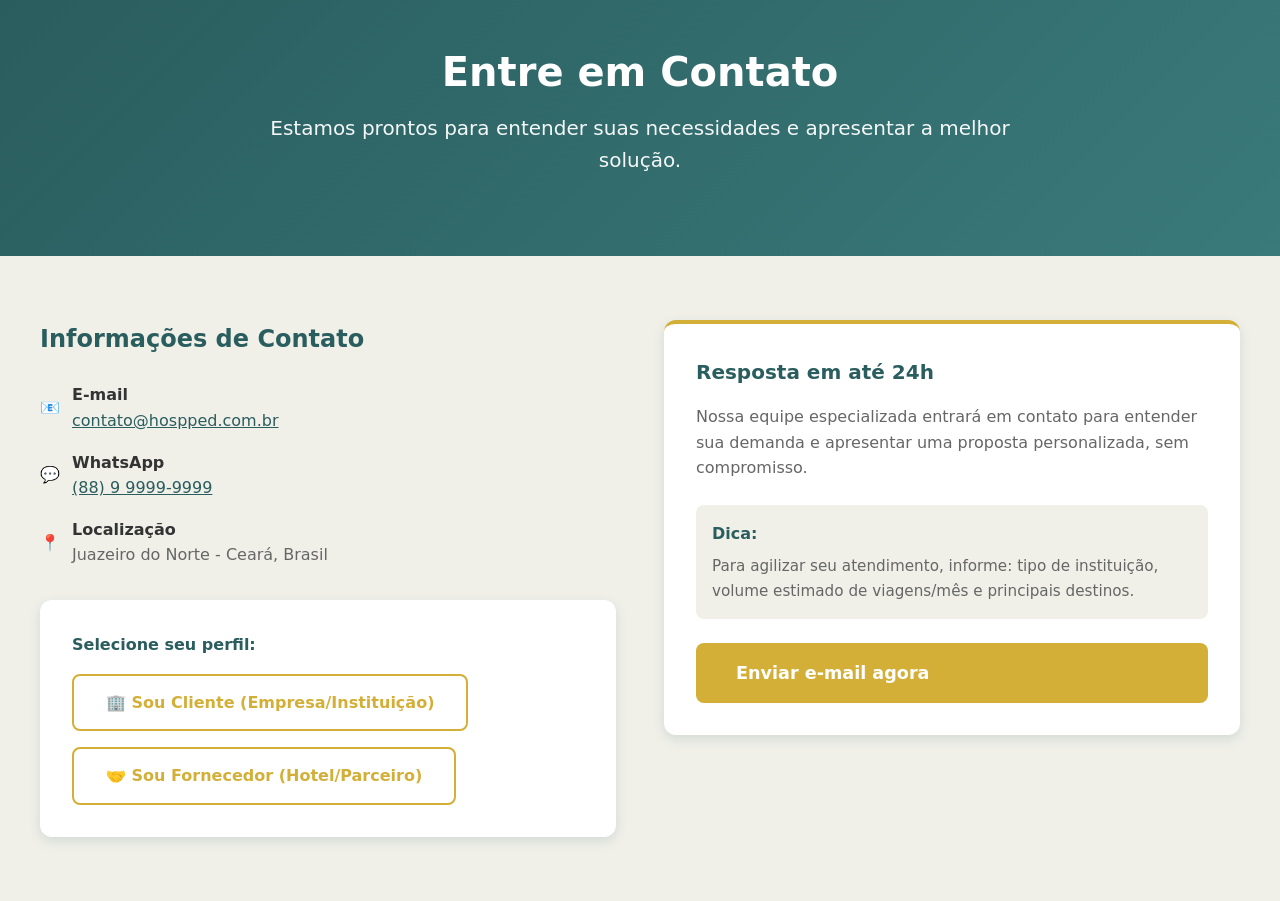
==== contato.html @ 9181173f "Nova" ====
<!DOCTYPE html>
<html lang="pt-BR">
<head>
  <meta charset="UTF-8">
  <meta name="viewport" content="width=device-width, initial-scale=1.0">
  <meta name="description" content="Entre em contato com a Hospped para gestão de viagens corporativas e acadêmicas.">
  <title>Contato | Hospped</title>
  <link rel="stylesheet" href="assets/css/style.css">
  <link rel="canonical" href="https://hotelsbook.github.io/hospped/contato.html">
</head>
<body>
  <!-- Header igual -->

  <section class="hero" style="padding: 3rem 2rem;">
    <div class="hero-content">
      <h1>Entre em Contato</h1>
      <p>Estamos prontos para entender suas necessidades e apresentar a melhor solução.</p>
    </div>
  </section>

  <section>
    <div class="section-container">
      <div class="contato-layout">
        <div>
          <h2 style="color: var(--jade-deep); margin-bottom: 1.5rem;">Informações de Contato</h2>
          
          <div class="contato-item">
            <span>📧</span>
            <div>
              <strong>E-mail</strong><br>
              <a href="mailto:contato@hospped.com.br" style="color: var(--jade-deep);">contato@hospped.com.br</a>
            </div>
          </div>
          
          <div class="contato-item">
            <span>💬</span>
            <div>
              <strong>WhatsApp</strong><br>
              <a href="https://wa.me/5588999999999" target="_blank" style="color: var(--jade-deep);">(88) 9 9999-9999</a>
            </div>
          </div>
          
          <div class="contato-item">
            <span>📍</span>
            <div>
              <strong>Localização</strong><br>
              Juazeiro do Norte - Ceará, Brasil
            </div>
          </div>
          
          <div class="segmentacao">
            <h4>Selecione seu perfil:</h4>
            <div class="segmentacao-btns">
              <a href="https://wa.me/5588999999999?text=Olá, sou representante de uma EMPRESA/INSTITUIÇÃO e gostaria de saber mais sobre gestão de viagens." 
                 class="btn btn-outline" target="_blank">
                🏢 Sou Cliente (Empresa/Instituição)
              </a>
              <a href="https://wa.me/5588999999999?text=Olá, sou HOTEL/PARCEIRO e gostaria de conhecer oportunidades de parceria com a Hospped." 
                 class="btn btn-outline" target="_blank">
                🤝 Sou Fornecedor (Hotel/Parceiro)
              </a>
            </div>
          </div>
        </div>
        
        <div>
          <div class="card">
            <h3 style="color: var(--jade-deep); margin-bottom: 1rem;">Resposta em até 24h</h3>
            <p style="color: var(--gray-medium); margin-bottom: 1.5rem;">
              Nossa equipe especializada entrará em contato para entender sua demanda e apresentar uma proposta personalizada, sem compromisso.
            </p>
            
            <div style="background: var(--cloud-dancer); padding: 1rem; border-radius: 8px; margin: 1.5rem 0;">
              <strong style="color: var(--jade-deep);">Dica:</strong>
              <p style="font-size: 0.95rem; margin-top: 0.5rem; color: var(--gray-medium);">
                Para agilizar seu atendimento, informe: tipo de instituição, volume estimado de viagens/mês e principais destinos.
              </p>
            </div>
            
            <a href="mailto:contato@hospped.com.br?subject=Solicitação de Proposta - Hospped" 
               class="btn btn-large" style="width: 100%;">
              Enviar e-mail agora
            </a>
          </div>
        </div>
      </div>
    </div>
  </section>

  <!-- Footer igual -->
  <script src="assets/js/main.js"></script>
</body>
</html>
---- assets/css/style.css ----
/* ========================================
   HOSPPED - Estilo Jade Imperial
   Paleta: Deep Jade (#2A5D5E), Soft Gold (#D4AF37), 
           Cloud Dancer (#F0F0E9), Charcoal (#333333)
   ======================================== */

:root {
  --jade-deep: #2A5D5E;
  --jade-light: #3A7A7B;
  --gold-soft: #D4AF37;
  --gold-hover: #B8972B;
  --cloud-dancer: #F0F0E9;
  --charcoal: #333333;
  --gray-medium: #666666;
  --white: #FFFFFF;
  --shadow: 0 4px 12px rgba(42, 93, 94, 0.15);
  --transition: all 0.3s ease;
}

* {
  margin: 0;
  padding: 0;
  box-sizing: border-box;
}

body {
  font-family: 'Segoe UI', system-ui, -apple-system, sans-serif;
  background-color: var(--cloud-dancer);
  color: var(--charcoal);
  line-height: 1.6;
  font-size: 16px;
}

/* ===== HEADER & NAVEGAÇÃO ===== */
header {
  background: var(--white);
  box-shadow: var(--shadow);
  position: sticky;
  top: 0;
  z-index: 1000;
}

.nav-container {
  max-width: 1200px;
  margin: 0 auto;
  padding: 1rem 2rem;
  display: flex;
  justify-content: space-between;
  align-items: center;
}

.logo {
  display: flex;
  align-items: center;
  gap: 0.5rem;
  text-decoration: none;
}

.logo-text {
  font-size: 1.5rem;
  font-weight: 700;
  color: var(--jade-deep);
}

.logo-text .pp-highlight {
  color: var(--gold-soft);
  font-weight: 800;
}

.logo-tagline {
  font-size: 0.75rem;
  color: var(--gray-medium);
  margin-left: 0.25rem;
  font-weight: 400;
}

nav ul {
  display: flex;
  list-style: none;
  gap: 2rem;
}

nav a {
  text-decoration: none;
  color: var(--charcoal);
  font-weight: 500;
  padding: 0.5rem 0;
  position: relative;
  transition: var(--transition);
}

nav a:hover,
nav a.active {
  color: var(--jade-deep);
}

nav a::after {
  content: '';
  position: absolute;
  bottom: 0;
  left: 0;
  width: 0;
  height: 2px;
  background: var(--gold-soft);
  transition: var(--transition);
}

nav a:hover::after,
nav a.active::after {
  width: 100%;
}

.mobile-menu-btn {
  display: none;
  background: none;
  border: none;
  font-size: 1.5rem;
  color: var(--jade-deep);
  cursor: pointer;
}

/* ===== HERO SECTION ===== */
.hero {
  background: linear-gradient(135deg, var(--jade-deep) 0%, var(--jade-light) 100%);
  color: var(--white);
  padding: 4rem 2rem;
  text-align: center;
}

.hero-content {
  max-width: 800px;
  margin: 0 auto;
}

.hero h1 {
  font-size: 2.5rem;
  margin-bottom: 1rem;
  line-height: 1.2;
}

.hero p {
  font-size: 1.25rem;
  margin-bottom: 2rem;
  opacity: 0.95;
}

/* ===== BOTÕES ===== */
.btn {
  display: inline-block;
  background: var(--gold-soft);
  color: var(--white);
  padding: 0.875rem 2rem;
  border-radius: 8px;
  text-decoration: none;
  font-weight: 600;
  transition: var(--transition);
  border: none;
  cursor: pointer;
  font-size: 1rem;
}

.btn:hover {
  background: var(--gold-hover);
  transform: translateY(-2px);
  box-shadow: 0 6px 20px rgba(212, 175, 55, 0.4);
}

.btn-outline {
  background: transparent;
  border: 2px solid var(--gold-soft);
  color: var(--gold-soft);
}

.btn-outline:hover {
  background: var(--gold-soft);
  color: var(--white);
}

.btn-large {
  padding: 1rem 2.5rem;
  font-size: 1.1rem;
}

/* ===== SEÇÕES ===== */
section {
  padding: 4rem 2rem;
}

.section-container {
  max-width: 1200px;
  margin: 0 auto;
}

.section-title {
  text-align: center;
  font-size: 2rem;
  color: var(--jade-deep);
  margin-bottom: 3rem;
  position: relative;
}

.section-title::after {
  content: '';
  display: block;
  width: 60px;
  height: 3px;
  background: var(--gold-soft);
  margin: 1rem auto 0;
  border-radius: 2px;
}

/* ===== CARDS DE DIFERENCIAIS ===== */
.diferenciais-grid {
  display: grid;
  grid-template-columns: repeat(auto-fit, minmax(280px, 1fr));
  gap: 2rem;
  margin-top: 2rem;
}

.card {
  background: var(--white);
  border-radius: 12px;
  padding: 2rem;
  box-shadow: var(--shadow);
  transition: var(--transition);
  border-top: 4px solid var(--gold-soft);
}

.card:hover {
  transform: translateY(-4px);
  box-shadow: 0 8px 25px rgba(42, 93, 94, 0.2);
}

.card-icon {
  font-size: 2.5rem;
  margin-bottom: 1rem;
  color: var(--jade-deep);
}

.card h3 {
  color: var(--jade-deep);
  margin-bottom: 0.75rem;
  font-size: 1.25rem;
}

.card ul {
  list-style: none;
  margin-top: 1rem;
}

.card li {
  padding: 0.25rem 0;
  padding-left: 1.5rem;
  position: relative;
  color: var(--gray-medium);
}

.card li::before {
  content: '✓';
  position: absolute;
  left: 0;
  color: var(--gold-soft);
  font-weight: bold;
}

/* ===== SERVIÇOS ===== */
.servicos-grid {
  display: grid;
  grid-template-columns: repeat(auto-fit, minmax(300px, 1fr));
  gap: 2rem;
}

.servico-card {
  background: var(--white);
  border-radius: 12px;
  padding: 2.5rem;
  box-shadow: var(--shadow);
  text-align: center;
  transition: var(--transition);
}

.servico-card:hover {
  transform: translateY(-4px);
}

.servico-card h3 {
  color: var(--jade-deep);
  margin: 1rem 0;
  font-size: 1.5rem;
}

.servico-card .icon {
  font-size: 3rem;
  color: var(--gold-soft);
}

/* ===== SOBRE - NARRATIVA ===== */
.sobre-content {
  display: grid;
  grid-template-columns: 1fr 1fr;
  gap: 3rem;
  align-items: center;
}

.sobre-texto h3 {
  color: var(--jade-deep);
  margin: 1.5rem 0 1rem;
  font-size: 1.3rem;
}

.sobre-destaques {
  display: grid;
  grid-template-columns: repeat(2, 1fr);
  gap: 1rem;
  margin-top: 2rem;
}

.destaque-item {
  background: var(--white);
  padding: 1rem;
  border-radius: 8px;
  border-left: 3px solid var(--gold-soft);
}

.destaque-item strong {
  display: block;
  color: var(--jade-deep);
  margin-bottom: 0.25rem;
}

/* ===== CONTATO ===== */
.contato-layout {
  display: grid;
  grid-template-columns: 1fr 1fr;
  gap: 3rem;
}

.contato-info h3 {
  color: var(--jade-deep);
  margin: 1.5rem 0 1rem;
}

.contato-item {
  display: flex;
  align-items: center;
  gap: 0.75rem;
  margin: 1rem 0;
  color: var(--gray-medium);
}

.contato-item strong {
  color: var(--charcoal);
}

.segmentacao {
  background: var(--white);
  border-radius: 12px;
  padding: 2rem;
  margin-top: 2rem;
  box-shadow: var(--shadow);
}

.segmentacao h4 {
  color: var(--jade-deep);
  margin-bottom: 1rem;
}

.segmentacao-btns {
  display: flex;
  flex-wrap: wrap;
  gap: 1rem;
}

/* ===== FOOTER ===== */
footer {
  background: var(--jade-deep);
  color: var(--white);
  padding: 3rem 2rem 1.5rem;
  margin-top: 4rem;
}

.footer-content {
  max-width: 1200px;
  margin: 0 auto;
  display: grid;
  grid-template-columns: repeat(auto-fit, minmax(200px, 1fr));
  gap: 2rem;
}

.footer-brand .logo-text {
  color: var(--white);
}

.footer-brand .logo-tagline {
  color: rgba(255,255,255,0.8);
}

.footer-links h4 {
  margin-bottom: 1rem;
  color: var(--gold-soft);
}

.footer-links a {
  display: block;
  color: rgba(255,255,255,0.9);
  text-decoration: none;
  padding: 0.25rem 0;
  transition: var(--transition);
}

.footer-links a:hover {
  color: var(--gold-soft);
  padding-left: 4px;
}

.footer-bottom {
  text-align: center;
  padding-top: 2rem;
  margin-top: 2rem;
  border-top: 1px solid rgba(255,255,255,0.2);
  font-size: 0.9rem;
  opacity: 0.9;
}

/* ===== UTILITÁRIOS ===== */
.text-center { text-align: center; }
.mt-2 { margin-top: 2rem; }
.mb-2 { margin-bottom: 2rem; }

/* ===== RESPONSIVIDADE ===== */
@media (max-width: 768px) {
  .nav-container {
    padding: 1rem;
  }
  
  nav ul {
    display: none;
    position: absolute;
    top: 100%;
    left: 0;
    right: 0;
    background: var(--white);
    flex-direction: column;
    padding: 1rem 2rem;
    box-shadow: var(--shadow);
    gap: 1rem;
  }
  
  nav ul.active {
    display: flex;
  }
  
  .mobile-menu-btn {
    display: block;
  }
  
  .hero h1 {
    font-size: 2rem;
  }
  
  .hero p {
    font-size: 1.1rem;
  }
  
  .sobre-content,
  .contato-layout {
    grid-template-columns: 1fr;
  }
  
  .sobre-destaques {
    grid-template-columns: 1fr;
  }
  
  section {
    padding: 3rem 1.5rem;
  }
}
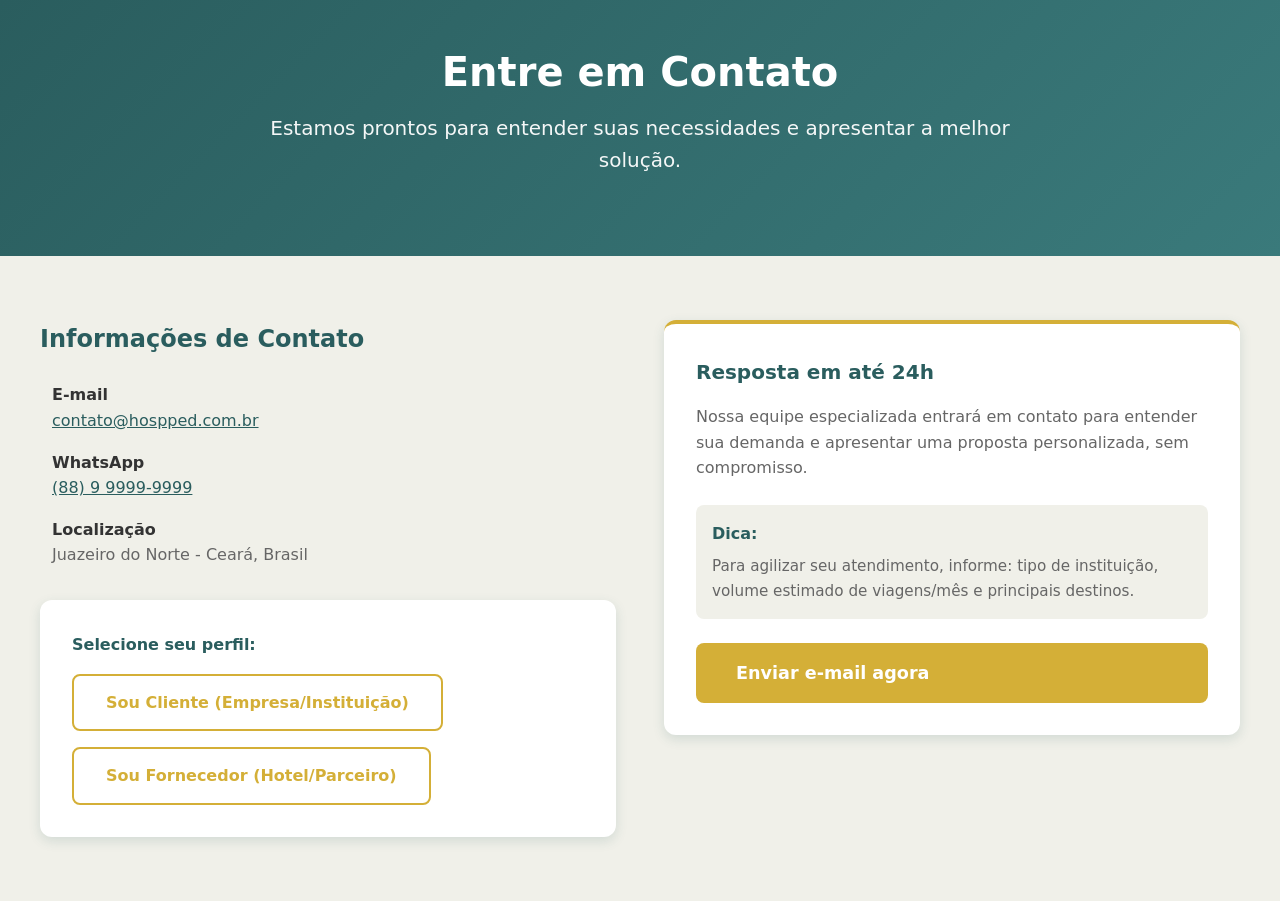
==== commit 09b08a19: "Nova sem emoji" ====
--- a/contato.html
+++ b/contato.html
@@ -25,7 +25,7 @@
           <h2 style="color: var(--jade-deep); margin-bottom: 1.5rem;">Informações de Contato</h2>
           
           <div class="contato-item">
-            <span>📧</span>
+            <span></span>
             <div>
               <strong>E-mail</strong><br>
               <a href="mailto:contato@hospped.com.br" style="color: var(--jade-deep);">contato@hospped.com.br</a>
@@ -33,7 +33,7 @@
           </div>
           
           <div class="contato-item">
-            <span>💬</span>
+            <span></span>
             <div>
               <strong>WhatsApp</strong><br>
               <a href="https://wa.me/5588999999999" target="_blank" style="color: var(--jade-deep);">(88) 9 9999-9999</a>
@@ -41,7 +41,7 @@
           </div>
           
           <div class="contato-item">
-            <span>📍</span>
+            <span></span>
             <div>
               <strong>Localização</strong><br>
               Juazeiro do Norte - Ceará, Brasil
@@ -53,11 +53,11 @@
             <div class="segmentacao-btns">
               <a href="https://wa.me/5588999999999?text=Olá, sou representante de uma EMPRESA/INSTITUIÇÃO e gostaria de saber mais sobre gestão de viagens." 
                  class="btn btn-outline" target="_blank">
-                🏢 Sou Cliente (Empresa/Instituição)
+                 Sou Cliente (Empresa/Instituição)
               </a>
               <a href="https://wa.me/5588999999999?text=Olá, sou HOTEL/PARCEIRO e gostaria de conhecer oportunidades de parceria com a Hospped." 
                  class="btn btn-outline" target="_blank">
-                🤝 Sou Fornecedor (Hotel/Parceiro)
+                 Sou Fornecedor (Hotel/Parceiro)
               </a>
             </div>
           </div>
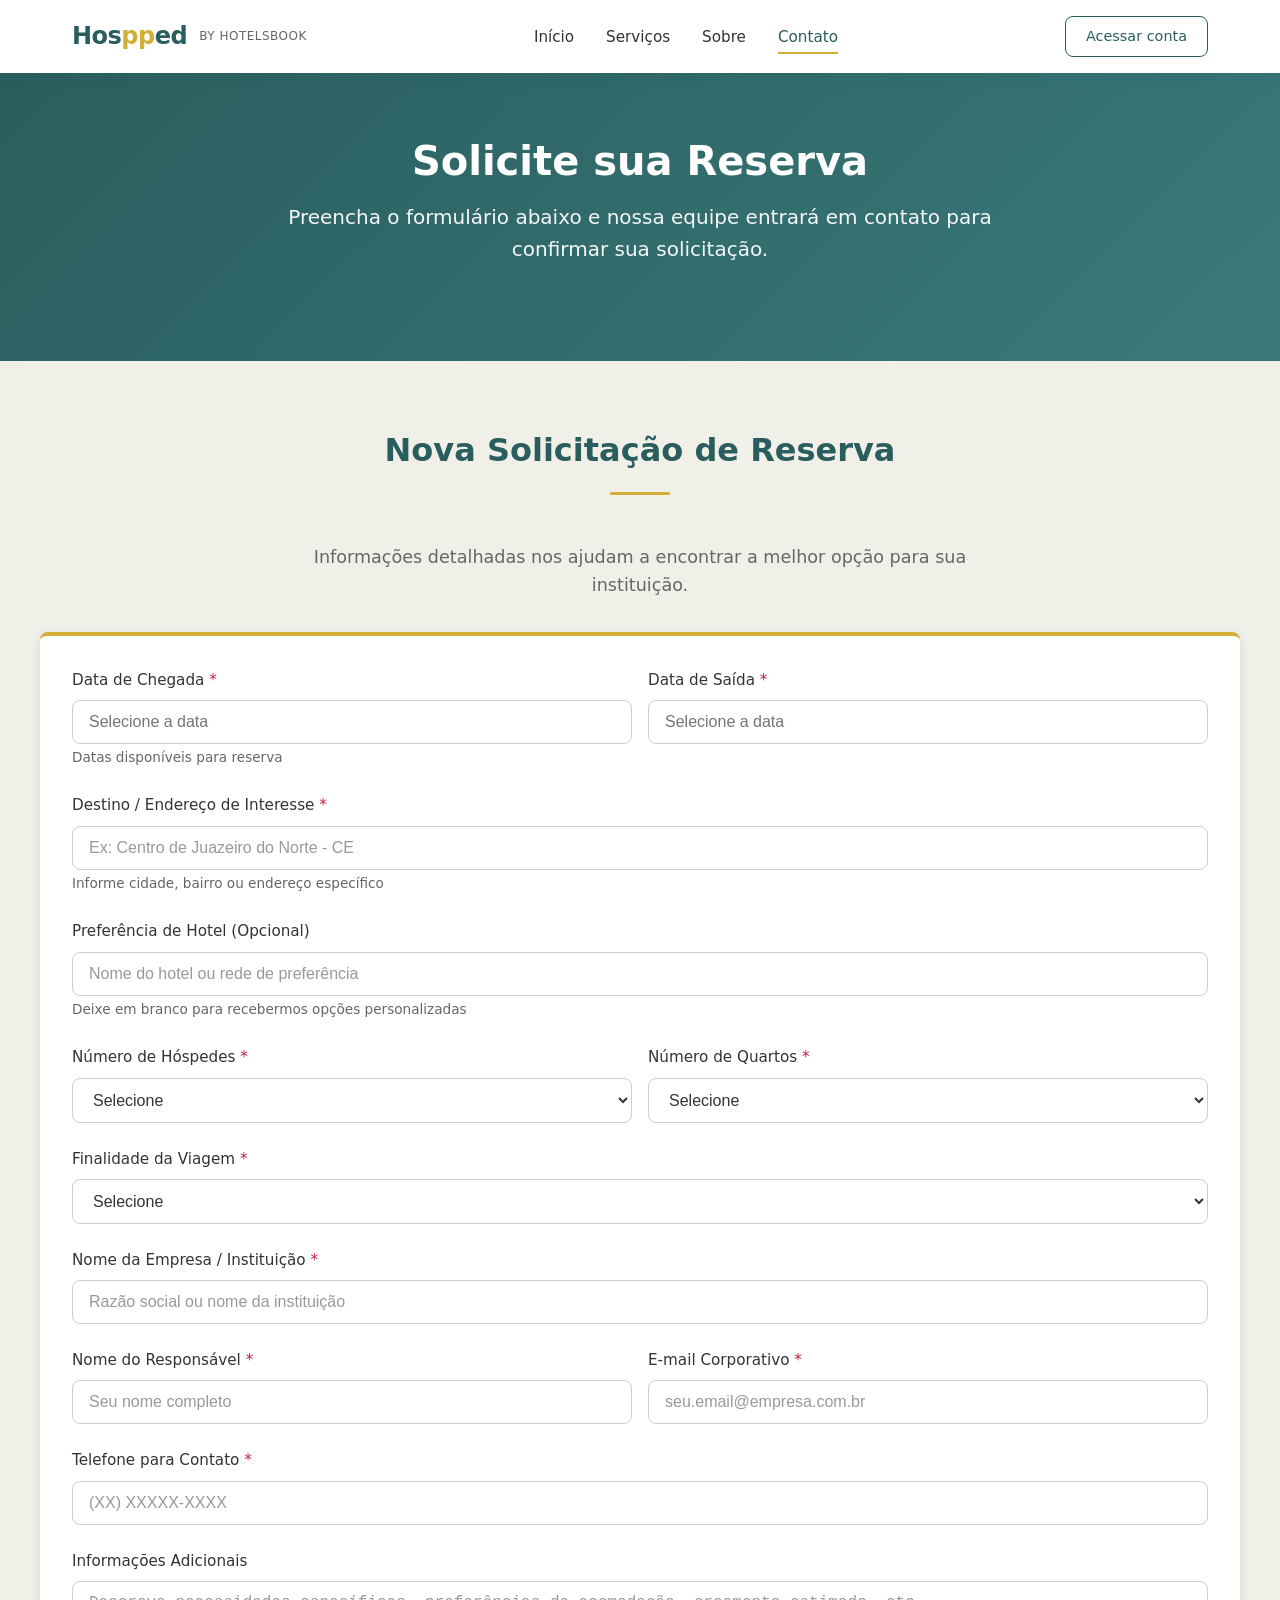
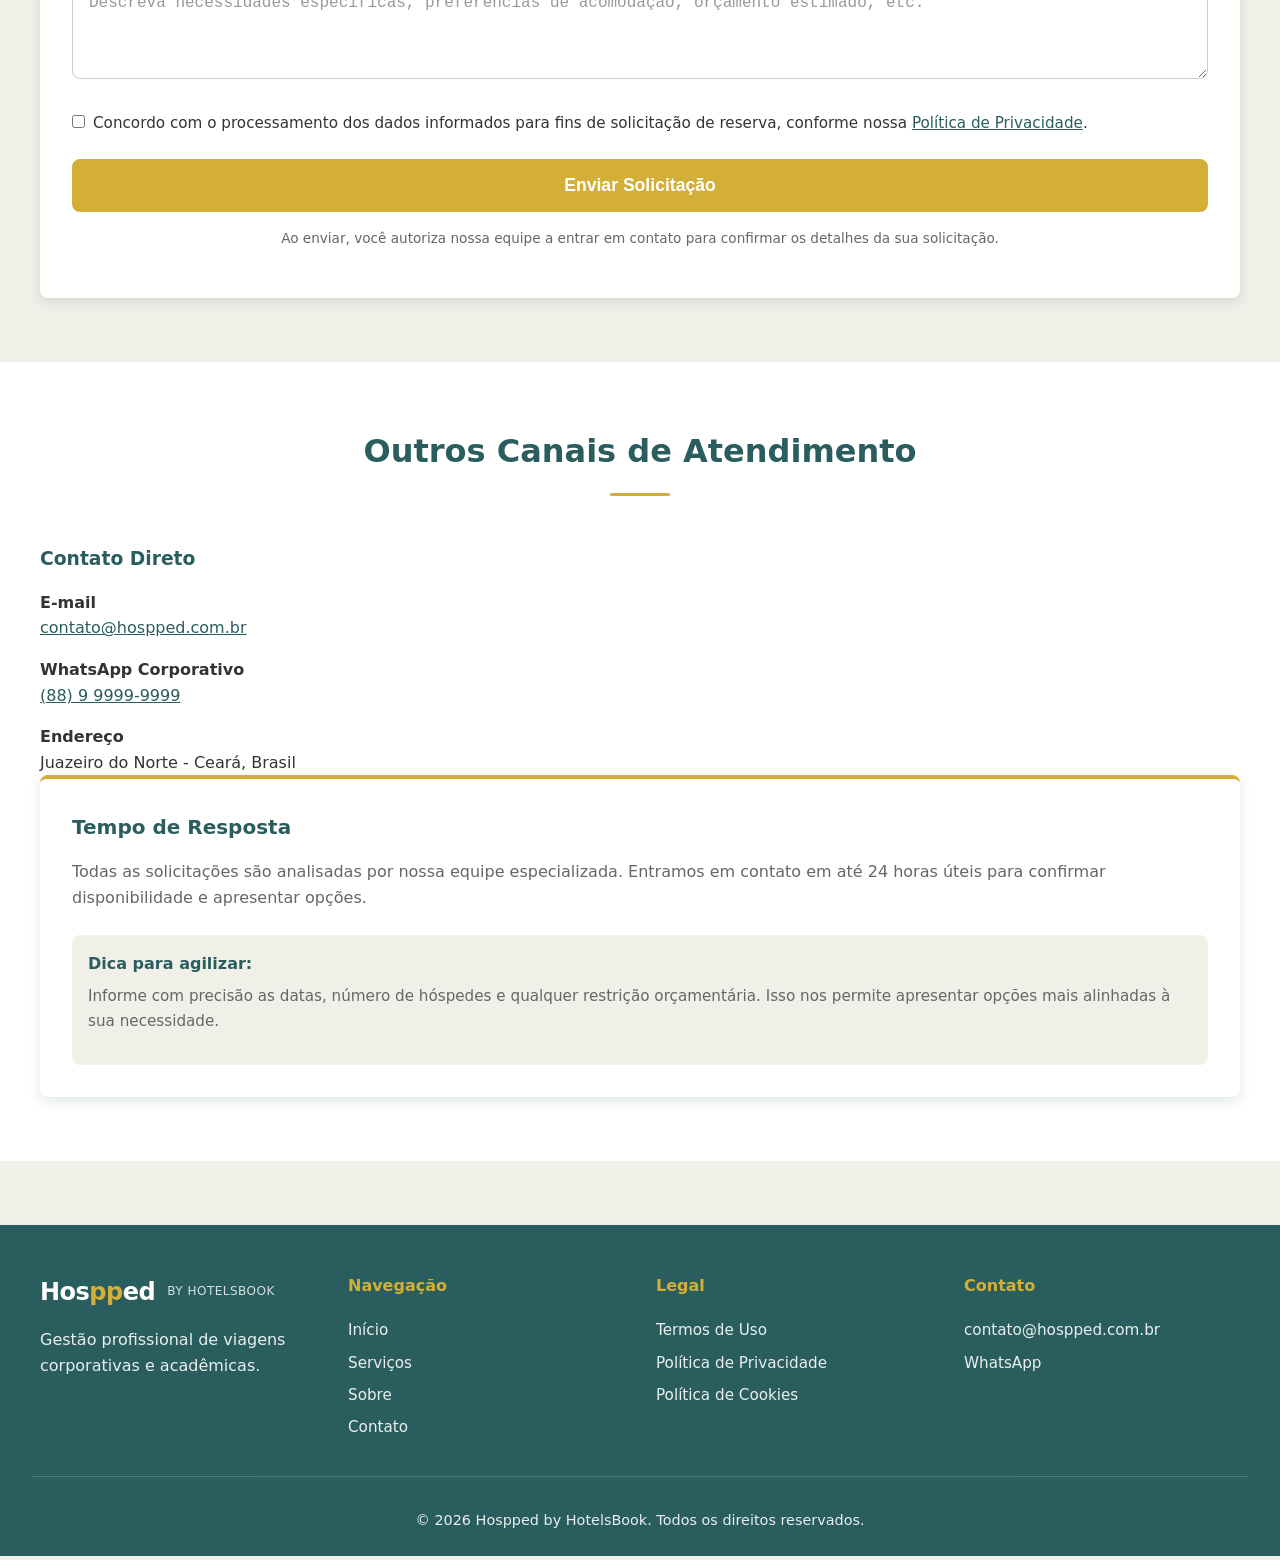
==== commit 4ff0e27c: "Pré integração" ====
--- a/contato.html
+++ b/contato.html
@@ -3,91 +3,345 @@
 <head>
   <meta charset="UTF-8">
   <meta name="viewport" content="width=device-width, initial-scale=1.0">
-  <meta name="description" content="Entre em contato com a Hospped para gestão de viagens corporativas e acadêmicas.">
-  <title>Contato | Hospped</title>
+  <meta name="description" content="Solicite sua reserva corporativa ou acadêmica com a Hospped. Gestão profissional de viagens institucionais.">
+  <meta name="keywords" content="gestão de viagens corporativas, mobilidade acadêmica, reservas institucionais">
+  <title>Contato e Solicitação de Reserva | Hospped</title>
   <link rel="stylesheet" href="assets/css/style.css">
   <link rel="canonical" href="https://hotelsbook.github.io/hospped/contato.html">
 </head>
 <body>
-  <!-- Header igual -->
-
-  <section class="hero" style="padding: 3rem 2rem;">
+  <!-- Header -->
+  <header>
+    <div class="nav-container">
+      <a href="index.html" class="logo">
+        <span class="logo-text">Hos<span class="pp-highlight">pp</span>ed</span>
+        <span class="logo-tagline">by HotelsBook</span>
+      </a>
+      <button class="mobile-menu-btn" aria-label="Abrir menu" aria-expanded="false">&#9776;</button>
+      <nav>
+        <ul>
+          <li><a href="index.html">Início</a></li>
+          <li><a href="servicos.html">Serviços</a></li>
+          <li><a href="sobre.html">Sobre</a></li>
+          <li><a href="contato.html" class="active">Contato</a></li>
+        </ul>
+      </nav>
+      <div class="user-actions">
+        <a href="#" class="btn-login" data-auth-trigger>Acessar conta</a>
+      </div>
+    </div>
+  </header>
+
+  <!-- Hero -->
+  <section class="hero">
     <div class="hero-content">
-      <h1>Entre em Contato</h1>
-      <p>Estamos prontos para entender suas necessidades e apresentar a melhor solução.</p>
+      <h1>Solicite sua Reserva</h1>
+      <p>Preencha o formulário abaixo e nossa equipe entrará em contato para confirmar sua solicitação.</p>
     </div>
   </section>
 
+  <!-- Formulário de Solicitação -->
   <section>
     <div class="section-container">
+      <h2 class="section-title">Nova Solicitação de Reserva</h2>
+      <p class="section-subtitle">Informações detalhadas nos ajudam a encontrar a melhor opção para sua instituição.</p>
+      
+      <form id="bookingRequestForm" class="card" novalidate>
+        <!-- Datas e Destino -->
+        <div class="form-row">
+          <div class="form-group">
+            <label for="checkIn" class="required">Data de Chegada</label>
+            <div class="date-picker-wrapper">
+              <input type="text" id="checkIn" name="checkIn" class="date-picker-input" placeholder="Selecione a data" required autocomplete="off">
+              <div class="date-picker-dropdown">
+                <div class="date-picker-header">
+                  <button type="button" class="date-picker-nav date-picker-prev" aria-label="Mês anterior">&#10094;</button>
+                  <span class="date-picker-month"></span>
+                  <button type="button" class="date-picker-nav date-picker-next" aria-label="Próximo mês">&#10095;</button>
+                </div>
+                <div class="date-picker-grid">
+                  <div class="date-picker-day-name">Seg</div>
+                  <div class="date-picker-day-name">Ter</div>
+                  <div class="date-picker-day-name">Qua</div>
+                  <div class="date-picker-day-name">Qui</div>
+                  <div class="date-picker-day-name">Sex</div>
+                  <div class="date-picker-day-name">Sáb</div>
+                  <div class="date-picker-day-name">Dom</div>
+                </div>
+                <div class="date-picker-actions">
+                  <button type="button" class="btn btn-outline date-picker-clear">Limpar</button>
+                  <button type="button" class="btn date-picker-apply">Aplicar</button>
+                </div>
+              </div>
+            </div>
+            <span class="form-note">Datas disponíveis para reserva</span>
+          </div>
+          
+          <div class="form-group">
+            <label for="checkOut" class="required">Data de Saída</label>
+            <div class="date-picker-wrapper">
+              <input type="text" id="checkOut" name="checkOut" class="date-picker-input" placeholder="Selecione a data" required autocomplete="off">
+              <div class="date-picker-dropdown">
+                <div class="date-picker-header">
+                  <button type="button" class="date-picker-nav date-picker-prev" aria-label="Mês anterior">&#10094;</button>
+                  <span class="date-picker-month"></span>
+                  <button type="button" class="date-picker-nav date-picker-next" aria-label="Próximo mês">&#10095;</button>
+                </div>
+                <div class="date-picker-grid">
+                  <div class="date-picker-day-name">Seg</div>
+                  <div class="date-picker-day-name">Ter</div>
+                  <div class="date-picker-day-name">Qua</div>
+                  <div class="date-picker-day-name">Qui</div>
+                  <div class="date-picker-day-name">Sex</div>
+                  <div class="date-picker-day-name">Sáb</div>
+                  <div class="date-picker-day-name">Dom</div>
+                </div>
+                <div class="date-picker-actions">
+                  <button type="button" class="btn btn-outline date-picker-clear">Limpar</button>
+                  <button type="button" class="btn date-picker-apply">Aplicar</button>
+                </div>
+              </div>
+            </div>
+          </div>
+        </div>
+
+        <div class="form-group">
+          <label for="destination" class="required">Destino / Endereço de Interesse</label>
+          <input type="text" id="destination" name="destination" class="form-control" placeholder="Ex: Centro de Juazeiro do Norte - CE" required>
+          <span class="form-note">Informe cidade, bairro ou endereço específico</span>
+        </div>
+
+        <div class="form-group">
+          <label for="hotelPreference">Preferência de Hotel (Opcional)</label>
+          <input type="text" id="hotelPreference" name="hotelPreference" class="form-control" placeholder="Nome do hotel ou rede de preferência">
+          <span class="form-note">Deixe em branco para recebermos opções personalizadas</span>
+        </div>
+
+        <!-- Quantidade -->
+        <div class="form-row">
+          <div class="form-group">
+            <label for="guests" class="required">Número de Hóspedes</label>
+            <select id="guests" name="guests" class="form-control" required>
+              <option value="">Selecione</option>
+              <option value="1">1 hóspede</option>
+              <option value="2">2 hóspedes</option>
+              <option value="3">3 hóspedes</option>
+              <option value="4">4 hóspedes</option>
+              <option value="5+">5 ou mais hóspedes</option>
+            </select>
+          </div>
+          
+          <div class="form-group">
+            <label for="rooms" class="required">Número de Quartos</label>
+            <select id="rooms" name="rooms" class="form-control" required>
+              <option value="">Selecione</option>
+              <option value="1">1 quarto</option>
+              <option value="2">2 quartos</option>
+              <option value="3">3 quartos</option>
+              <option value="4+">4 ou mais quartos</option>
+            </select>
+          </div>
+        </div>
+
+        <!-- Tipo de Viagem -->
+        <div class="form-group">
+          <label for="travelPurpose" class="required">Finalidade da Viagem</label>
+          <select id="travelPurpose" name="travelPurpose" class="form-control" required>
+            <option value="">Selecione</option>
+            <option value="corporate">Viagem Corporativa</option>
+            <option value="academic">Mobilidade Acadêmica</option>
+            <option value="event">Evento / Congresso</option>
+            <option value="training">Treinamento / Capacitação</option>
+            <option value="other">Outro</option>
+          </select>
+        </div>
+
+        <!-- Informações da Instituição -->
+        <div class="form-group">
+          <label for="companyName" class="required">Nome da Empresa / Instituição</label>
+          <input type="text" id="companyName" name="companyName" class="form-control" placeholder="Razão social ou nome da instituição" required>
+        </div>
+
+        <!-- Contato -->
+        <div class="form-row">
+          <div class="form-group">
+            <label for="contactName" class="required">Nome do Responsável</label>
+            <input type="text" id="contactName" name="contactName" class="form-control" placeholder="Seu nome completo" required>
+          </div>
+          
+          <div class="form-group">
+            <label for="contactEmail" class="required">E-mail Corporativo</label>
+            <input type="email" id="contactEmail" name="contactEmail" class="form-control" placeholder="seu.email@empresa.com.br" required>
+          </div>
+        </div>
+
+        <div class="form-group">
+          <label for="contactPhone" class="required">Telefone para Contato</label>
+          <input type="tel" id="contactPhone" name="contactPhone" class="form-control" placeholder="(XX) XXXXX-XXXX" required>
+        </div>
+
+        <!-- Informações Adicionais -->
+        <div class="form-group">
+          <label for="additionalInfo">Informações Adicionais</label>
+          <textarea id="additionalInfo" name="additionalInfo" class="form-control" rows="4" placeholder="Descreva necessidades específicas, preferências de acomodação, orçamento estimado, etc."></textarea>
+        </div>
+
+        <!-- Termos -->
+        <div class="form-group">
+          <label style="display: flex; align-items: flex-start; gap: 0.5rem; font-weight: normal;">
+            <input type="checkbox" name="terms" required style="margin-top: 0.25rem;">
+            <span>Concordo com o processamento dos dados informados para fins de solicitação de reserva, conforme nossa <a href="#" style="color: var(--jade-deep);">Política de Privacidade</a>.</span>
+          </label>
+        </div>
+
+        <button type="submit" class="btn btn-large" style="width: 100%;">Enviar Solicitação</button>
+        
+        <p class="form-note text-center mt-1">
+          Ao enviar, você autoriza nossa equipe a entrar em contato para confirmar os detalhes da sua solicitação.
+        </p>
+      </form>
+    </div>
+  </section>
+
+  <!-- Informações de Contato -->
+  <section style="background: var(--white);">
+    <div class="section-container">
+      <h2 class="section-title">Outros Canais de Atendimento</h2>
+      
       <div class="contato-layout">
         <div>
-          <h2 style="color: var(--jade-deep); margin-bottom: 1.5rem;">Informações de Contato</h2>
-          
-          <div class="contato-item">
-            <span></span>
-            <div>
-              <strong>E-mail</strong><br>
-              <a href="mailto:contato@hospped.com.br" style="color: var(--jade-deep);">contato@hospped.com.br</a>
-            </div>
-          </div>
-          
-          <div class="contato-item">
-            <span></span>
-            <div>
-              <strong>WhatsApp</strong><br>
-              <a href="https://wa.me/5588999999999" target="_blank" style="color: var(--jade-deep);">(88) 9 9999-9999</a>
-            </div>
-          </div>
-          
-          <div class="contato-item">
-            <span></span>
-            <div>
-              <strong>Localização</strong><br>
-              Juazeiro do Norte - Ceará, Brasil
-            </div>
-          </div>
-          
-          <div class="segmentacao">
-            <h4>Selecione seu perfil:</h4>
-            <div class="segmentacao-btns">
-              <a href="https://wa.me/5588999999999?text=Olá, sou representante de uma EMPRESA/INSTITUIÇÃO e gostaria de saber mais sobre gestão de viagens." 
-                 class="btn btn-outline" target="_blank">
-                 Sou Cliente (Empresa/Instituição)
-              </a>
-              <a href="https://wa.me/5588999999999?text=Olá, sou HOTEL/PARCEIRO e gostaria de conhecer oportunidades de parceria com a Hospped." 
-                 class="btn btn-outline" target="_blank">
-                 Sou Fornecedor (Hotel/Parceiro)
-              </a>
-            </div>
+          <h3 style="color: var(--jade-deep); margin-bottom: 1rem;">Contato Direto</h3>
+          
+          <div style="margin-bottom: 1rem;">
+            <strong style="color: var(--charcoal);">E-mail</strong><br>
+            <a href="mailto:contato@hospped.com.br" style="color: var(--jade-deep);">contato@hospped.com.br</a>
+          </div>
+          
+          <div style="margin-bottom: 1rem;">
+            <strong style="color: var(--charcoal);">WhatsApp Corporativo</strong><br>
+            <a href="https://wa.me/5588999999999" target="_blank" rel="noopener" style="color: var(--jade-deep);">(88) 9 9999-9999</a>
+          </div>
+          
+          <div>
+            <strong style="color: var(--charcoal);">Endereço</strong><br>
+            Juazeiro do Norte - Ceará, Brasil
           </div>
         </div>
         
         <div>
           <div class="card">
-            <h3 style="color: var(--jade-deep); margin-bottom: 1rem;">Resposta em até 24h</h3>
+            <h3 style="color: var(--jade-deep); margin-bottom: 1rem;">Tempo de Resposta</h3>
             <p style="color: var(--gray-medium); margin-bottom: 1.5rem;">
-              Nossa equipe especializada entrará em contato para entender sua demanda e apresentar uma proposta personalizada, sem compromisso.
+              Todas as solicitações são analisadas por nossa equipe especializada. Entramos em contato em até 24 horas úteis para confirmar disponibilidade e apresentar opções.
             </p>
             
-            <div style="background: var(--cloud-dancer); padding: 1rem; border-radius: 8px; margin: 1.5rem 0;">
-              <strong style="color: var(--jade-deep);">Dica:</strong>
+            <div style="background: var(--cloud-dancer); padding: 1rem; border-radius: 8px;">
+              <strong style="color: var(--jade-deep);">Dica para agilizar:</strong>
               <p style="font-size: 0.95rem; margin-top: 0.5rem; color: var(--gray-medium);">
-                Para agilizar seu atendimento, informe: tipo de instituição, volume estimado de viagens/mês e principais destinos.
+                Informe com precisão as datas, número de hóspedes e qualquer restrição orçamentária. Isso nos permite apresentar opções mais alinhadas à sua necessidade.
               </p>
             </div>
-            
-            <a href="mailto:contato@hospped.com.br?subject=Solicitação de Proposta - Hospped" 
-               class="btn btn-large" style="width: 100%;">
-              Enviar e-mail agora
-            </a>
           </div>
         </div>
       </div>
     </div>
   </section>
 
-  <!-- Footer igual -->
+  <!-- Modal de Autenticação -->
+  <div class="modal-overlay" id="authModal" role="dialog" aria-modal="true" aria-labelledby="modalTitle">
+    <div class="modal">
+      <div class="modal-header">
+        <h3 id="modalTitle">Acesso à Conta</h3>
+        <button type="button" class="modal-close" aria-label="Fechar">&times;</button>
+      </div>
+      
+      <div class="modal-body">
+        <!-- Formulário de Login -->
+        <form id="loginForm">
+          <div class="form-group">
+            <label for="loginEmail" class="required">E-mail</label>
+            <input type="email" id="loginEmail" class="form-control" required>
+          </div>
+          <div class="form-group">
+            <label for="loginPassword" class="required">Senha</label>
+            <input type="password" id="loginPassword" class="form-control" required>
+          </div>
+          <span class="form-error">Mensagem de erro</span>
+          <button type="submit" class="btn btn-large" style="width: 100%;">Entrar</button>
+          <p class="text-center mt-1">
+            <button type="button" id="toggleToRegister" class="modal-toggle">Criar nova conta</button>
+          </p>
+        </form>
+        
+        <!-- Formulário de Registro -->
+        <form id="registerForm" class="hidden">
+          <div class="form-group">
+            <label for="registerName" class="required">Nome Completo</label>
+            <input type="text" id="registerName" class="form-control" required>
+          </div>
+          <div class="form-group">
+            <label for="registerEmail" class="required">E-mail Corporativo</label>
+            <input type="email" id="registerEmail" class="form-control" required>
+          </div>
+          <div class="form-group">
+            <label for="registerCompany">Empresa / Instituição</label>
+            <input type="text" id="registerCompany" class="form-control">
+          </div>
+          <div class="form-group">
+            <label for="registerPassword" class="required">Senha</label>
+            <input type="password" id="registerPassword" class="form-control" required minlength="8">
+            <span class="form-note">Mínimo de 8 caracteres</span>
+          </div>
+          <span class="form-error">Mensagem de erro</span>
+          <button type="submit" class="btn btn-large" style="width: 100%;">Criar Conta</button>
+          <p class="text-center mt-1">
+            <button type="button" id="toggleToLogin" class="modal-toggle">Já tenho uma conta</button>
+          </p>
+        </form>
+      </div>
+      
+      <div class="modal-footer">
+        <p style="font-size: 0.85rem; color: var(--gray-medium);">
+          Ao criar uma conta, você concorda com nossos <a href="#" style="color: var(--jade-deep);">Termos de Uso</a> e <a href="#" style="color: var(--jade-deep);">Política de Privacidade</a>.
+        </p>
+      </div>
+    </div>
+  </div>
+
+  <!-- Footer -->
+  <footer>
+    <div class="footer-content">
+      <div class="footer-brand">
+        <a href="index.html" class="logo">
+          <span class="logo-text">Hos<span class="pp-highlight">pp</span>ed</span>
+          <span class="logo-tagline">by HotelsBook</span>
+        </a>
+        <p style="margin-top: 1rem; opacity: 0.9;">Gestão profissional de viagens corporativas e acadêmicas.</p>
+      </div>
+      <div class="footer-links">
+        <h4>Navegação</h4>
+        <a href="index.html">Início</a>
+        <a href="servicos.html">Serviços</a>
+        <a href="sobre.html">Sobre</a>
+        <a href="contato.html">Contato</a>
+      </div>
+      <div class="footer-links">
+        <h4>Legal</h4>
+        <a href="#">Termos de Uso</a>
+        <a href="#">Política de Privacidade</a>
+        <a href="#">Política de Cookies</a>
+      </div>
+      <div class="footer-links">
+        <h4>Contato</h4>
+        <a href="mailto:contato@hospped.com.br">contato@hospped.com.br</a>
+        <a href="https://wa.me/5588999999999" target="_blank" rel="noopener">WhatsApp</a>
+      </div>
+    </div>
+    <div class="footer-bottom">
+      <p>&copy; 2026 Hospped by HotelsBook. Todos os direitos reservados.</p>
+    </div>
+  </footer>
+
   <script src="assets/js/main.js"></script>
 </body>
 </html>
--- a/assets/css/style.css
+++ b/assets/css/style.css
@@ -1,7 +1,6 @@
 /* ========================================
    HOSPPED - Estilo Jade Imperial
-   Paleta: Deep Jade (#2A5D5E), Soft Gold (#D4AF37), 
-           Cloud Dancer (#F0F0E9), Charcoal (#333333)
+   Versão profissional sem elementos decorativos
    ======================================== */
 
 :root {
@@ -12,9 +11,15 @@
   --cloud-dancer: #F0F0E9;
   --charcoal: #333333;
   --gray-medium: #666666;
+  --gray-light: #999999;
   --white: #FFFFFF;
+  --error: #C41E3A;
+  --success: #2E7D32;
   --shadow: 0 4px 12px rgba(42, 93, 94, 0.15);
+  --shadow-hover: 0 8px 25px rgba(42, 93, 94, 0.25);
   --transition: all 0.3s ease;
+  --border-radius: 8px;
+  --input-border: #CCCCCC;
 }
 
 * {
@@ -29,6 +34,7 @@
   color: var(--charcoal);
   line-height: 1.6;
   font-size: 16px;
+  -webkit-font-smoothing: antialiased;
 }
 
 /* ===== HEADER & NAVEGAÇÃO ===== */
@@ -60,6 +66,7 @@
   font-size: 1.5rem;
   font-weight: 700;
   color: var(--jade-deep);
+  letter-spacing: -0.5px;
 }
 
 .logo-text .pp-highlight {
@@ -72,6 +79,8 @@
   color: var(--gray-medium);
   margin-left: 0.25rem;
   font-weight: 400;
+  text-transform: uppercase;
+  letter-spacing: 0.5px;
 }
 
 nav ul {
@@ -87,6 +96,7 @@
   padding: 0.5rem 0;
   position: relative;
   transition: var(--transition);
+  font-size: 0.95rem;
 }
 
 nav a:hover,
@@ -110,6 +120,45 @@
   width: 100%;
 }
 
+.user-actions {
+  display: flex;
+  align-items: center;
+  gap: 1rem;
+}
+
+.btn-login {
+  background: transparent;
+  color: var(--jade-deep);
+  border: 1px solid var(--jade-deep);
+  padding: 0.5rem 1.25rem;
+  border-radius: var(--border-radius);
+  text-decoration: none;
+  font-weight: 500;
+  transition: var(--transition);
+  font-size: 0.9rem;
+}
+
+.btn-login:hover {
+  background: var(--jade-deep);
+  color: var(--white);
+}
+
+.btn-user {
+  background: var(--gold-soft);
+  color: var(--white);
+  border: none;
+  padding: 0.5rem 1.25rem;
+  border-radius: var(--border-radius);
+  font-weight: 500;
+  cursor: pointer;
+  transition: var(--transition);
+  font-size: 0.9rem;
+}
+
+.btn-user:hover {
+  background: var(--gold-hover);
+}
+
 .mobile-menu-btn {
   display: none;
   background: none;
@@ -117,6 +166,7 @@
   font-size: 1.5rem;
   color: var(--jade-deep);
   cursor: pointer;
+  padding: 0.25rem;
 }
 
 /* ===== HERO SECTION ===== */
@@ -136,12 +186,14 @@
   font-size: 2.5rem;
   margin-bottom: 1rem;
   line-height: 1.2;
+  font-weight: 700;
 }
 
 .hero p {
   font-size: 1.25rem;
   margin-bottom: 2rem;
   opacity: 0.95;
+  font-weight: 300;
 }
 
 /* ===== BOTÕES ===== */
@@ -150,19 +202,26 @@
   background: var(--gold-soft);
   color: var(--white);
   padding: 0.875rem 2rem;
-  border-radius: 8px;
+  border-radius: var(--border-radius);
   text-decoration: none;
   font-weight: 600;
   transition: var(--transition);
   border: none;
   cursor: pointer;
   font-size: 1rem;
+  text-align: center;
 }
 
 .btn:hover {
   background: var(--gold-hover);
   transform: translateY(-2px);
-  box-shadow: 0 6px 20px rgba(212, 175, 55, 0.4);
+  box-shadow: var(--shadow-hover);
+}
+
+.btn:disabled {
+  background: var(--gray-light);
+  cursor: not-allowed;
+  transform: none;
 }
 
 .btn-outline {
@@ -181,6 +240,15 @@
   font-size: 1.1rem;
 }
 
+.btn-secondary {
+  background: var(--jade-deep);
+  color: var(--white);
+}
+
+.btn-secondary:hover {
+  background: var(--jade-light);
+}
+
 /* ===== SEÇÕES ===== */
 section {
   padding: 4rem 2rem;
@@ -197,6 +265,7 @@
   color: var(--jade-deep);
   margin-bottom: 3rem;
   position: relative;
+  font-weight: 700;
 }
 
 .section-title::after {
@@ -209,8 +278,19 @@
   border-radius: 2px;
 }
 
-/* ===== CARDS DE DIFERENCIAIS ===== */
-.diferenciais-grid {
+.section-subtitle {
+  text-align: center;
+  color: var(--gray-medium);
+  margin-bottom: 2rem;
+  max-width: 700px;
+  margin-left: auto;
+  margin-right: auto;
+  font-size: 1.1rem;
+}
+
+/* ===== CARDS ===== */
+.diferenciais-grid,
+.servicos-grid {
   display: grid;
   grid-template-columns: repeat(auto-fit, minmax(280px, 1fr));
   gap: 2rem;
@@ -219,7 +299,7 @@
 
 .card {
   background: var(--white);
-  border-radius: 12px;
+  border-radius: var(--border-radius);
   padding: 2rem;
   box-shadow: var(--shadow);
   transition: var(--transition);
@@ -228,19 +308,19 @@
 
 .card:hover {
   transform: translateY(-4px);
-  box-shadow: 0 8px 25px rgba(42, 93, 94, 0.2);
-}
-
-.card-icon {
-  font-size: 2.5rem;
-  margin-bottom: 1rem;
-  color: var(--jade-deep);
+  box-shadow: var(--shadow-hover);
 }
 
 .card h3 {
   color: var(--jade-deep);
   margin-bottom: 0.75rem;
   font-size: 1.25rem;
+  font-weight: 600;
+}
+
+.card p {
+  color: var(--gray-medium);
+  margin-bottom: 1rem;
 }
 
 .card ul {
@@ -253,122 +333,377 @@
   padding-left: 1.5rem;
   position: relative;
   color: var(--gray-medium);
+  font-size: 0.95rem;
 }
 
 .card li::before {
-  content: '✓';
+  content: '';
   position: absolute;
   left: 0;
+  top: 0.6rem;
+  width: 6px;
+  height: 6px;
+  background: var(--gold-soft);
+  border-radius: 50%;
+}
+
+/* ===== FORMULÁRIOS ===== */
+.form-group {
+  margin-bottom: 1.5rem;
+}
+
+.form-group label {
+  display: block;
+  margin-bottom: 0.5rem;
+  font-weight: 500;
+  color: var(--charcoal);
+  font-size: 0.95rem;
+}
+
+.form-group label.required::after {
+  content: ' *';
+  color: var(--error);
+}
+
+.form-control {
+  width: 100%;
+  padding: 0.75rem 1rem;
+  border: 1px solid var(--input-border);
+  border-radius: var(--border-radius);
+  font-size: 1rem;
+  transition: var(--transition);
+  background: var(--white);
+  color: var(--charcoal);
+}
+
+.form-control:focus {
+  outline: none;
+  border-color: var(--jade-deep);
+  box-shadow: 0 0 0 3px rgba(42, 93, 94, 0.1);
+}
+
+.form-control::placeholder {
+  color: var(--gray-light);
+}
+
+.form-row {
+  display: grid;
+  grid-template-columns: repeat(auto-fit, minmax(200px, 1fr));
+  gap: 1rem;
+}
+
+.form-note {
+  font-size: 0.85rem;
+  color: var(--gray-medium);
+  margin-top: 0.25rem;
+}
+
+.form-error {
+  color: var(--error);
+  font-size: 0.85rem;
+  margin-top: 0.25rem;
+  display: none;
+}
+
+.form-error.visible {
+  display: block;
+}
+
+/* ===== DATE PICKER CUSTOMIZADO ===== */
+.date-picker-wrapper {
+  position: relative;
+}
+
+.date-picker-input {
+  width: 100%;
+  padding: 0.75rem 1rem;
+  padding-right: 2.5rem;
+  border: 1px solid var(--input-border);
+  border-radius: var(--border-radius);
+  font-size: 1rem;
+  background: var(--white);
+  color: var(--charcoal);
+  cursor: pointer;
+}
+
+.date-picker-input:focus {
+  outline: none;
+  border-color: var(--jade-deep);
+  box-shadow: 0 0 0 3px rgba(42, 93, 94, 0.1);
+}
+
+.date-picker-dropdown {
+  position: absolute;
+  top: 100%;
+  left: 0;
+  right: 0;
+  background: var(--white);
+  border: 1px solid var(--input-border);
+  border-radius: var(--border-radius);
+  box-shadow: var(--shadow-hover);
+  z-index: 100;
+  padding: 1rem;
+  display: none;
+  margin-top: 0.5rem;
+}
+
+.date-picker-dropdown.active {
+  display: block;
+}
+
+.date-picker-header {
+  display: flex;
+  justify-content: space-between;
+  align-items: center;
+  margin-bottom: 1rem;
+  padding-bottom: 0.5rem;
+  border-bottom: 1px solid var(--input-border);
+}
+
+.date-picker-nav {
+  background: none;
+  border: none;
+  font-size: 1.25rem;
+  color: var(--jade-deep);
+  cursor: pointer;
+  padding: 0.25rem 0.5rem;
+  transition: var(--transition);
+}
+
+.date-picker-nav:hover {
   color: var(--gold-soft);
-  font-weight: bold;
-}
-
-/* ===== SERVIÇOS ===== */
-.servicos-grid {
+}
+
+.date-picker-month {
+  font-weight: 600;
+  color: var(--charcoal);
+}
+
+.date-picker-grid {
   display: grid;
-  grid-template-columns: repeat(auto-fit, minmax(300px, 1fr));
-  gap: 2rem;
-}
-
-.servico-card {
+  grid-template-columns: repeat(7, 1fr);
+  gap: 0.25rem;
+}
+
+.date-picker-day-name {
+  text-align: center;
+  font-size: 0.75rem;
+  color: var(--gray-medium);
+  padding: 0.25rem;
+  font-weight: 500;
+}
+
+.date-picker-day {
+  text-align: center;
+  padding: 0.5rem;
+  border-radius: 4px;
+  cursor: pointer;
+  transition: var(--transition);
+  font-size: 0.9rem;
+  color: var(--charcoal);
+}
+
+.date-picker-day:hover:not(.disabled):not(.selected) {
+  background: var(--cloud-dancer);
+}
+
+.date-picker-day.selected {
+  background: var(--jade-deep);
+  color: var(--white);
+  font-weight: 600;
+}
+
+.date-picker-day.range {
+  background: rgba(42, 93, 94, 0.1);
+  border-radius: 0;
+}
+
+.date-picker-day.disabled {
+  color: var(--gray-light);
+  cursor: not-allowed;
+}
+
+.date-picker-day.today {
+  border: 2px solid var(--gold-soft);
+}
+
+.date-picker-actions {
+  display: flex;
+  justify-content: flex-end;
+  gap: 0.5rem;
+  margin-top: 1rem;
+  padding-top: 0.5rem;
+  border-top: 1px solid var(--input-border);
+}
+
+/* ===== MODAL DE LOGIN/REGISTRO ===== */
+.modal-overlay {
+  position: fixed;
+  top: 0;
+  left: 0;
+  right: 0;
+  bottom: 0;
+  background: rgba(0, 0, 0, 0.5);
+  display: flex;
+  align-items: center;
+  justify-content: center;
+  z-index: 2000;
+  opacity: 0;
+  visibility: hidden;
+  transition: var(--transition);
+}
+
+.modal-overlay.active {
+  opacity: 1;
+  visibility: visible;
+}
+
+.modal {
   background: var(--white);
-  border-radius: 12px;
-  padding: 2.5rem;
+  border-radius: var(--border-radius);
+  width: 100%;
+  max-width: 450px;
+  max-height: 90vh;
+  overflow-y: auto;
+  box-shadow: var(--shadow-hover);
+  transform: translateY(-20px);
+  transition: var(--transition);
+}
+
+.modal-overlay.active .modal {
+  transform: translateY(0);
+}
+
+.modal-header {
+  padding: 1.5rem 2rem;
+  border-bottom: 1px solid var(--input-border);
+  display: flex;
+  justify-content: space-between;
+  align-items: center;
+}
+
+.modal-header h3 {
+  color: var(--jade-deep);
+  font-size: 1.25rem;
+  font-weight: 600;
+}
+
+.modal-close {
+  background: none;
+  border: none;
+  font-size: 1.5rem;
+  color: var(--gray-medium);
+  cursor: pointer;
+  padding: 0.25rem;
+  transition: var(--transition);
+}
+
+.modal-close:hover {
+  color: var(--charcoal);
+}
+
+.modal-body {
+  padding: 2rem;
+}
+
+.modal-footer {
+  padding: 1rem 2rem;
+  border-top: 1px solid var(--input-border);
+  text-align: center;
+}
+
+.modal-footer p {
+  color: var(--gray-medium);
+  font-size: 0.9rem;
+  margin-bottom: 0.5rem;
+}
+
+.modal-toggle {
+  background: none;
+  border: none;
+  color: var(--jade-deep);
+  font-weight: 500;
+  cursor: pointer;
+  padding: 0;
+  text-decoration: none;
+}
+
+.modal-toggle:hover {
+  text-decoration: underline;
+}
+
+/* ===== ÁREA DO USUÁRIO ===== */
+.user-dashboard {
+  background: var(--white);
+  border-radius: var(--border-radius);
+  padding: 2rem;
   box-shadow: var(--shadow);
-  text-align: center;
-  transition: var(--transition);
-}
-
-.servico-card:hover {
-  transform: translateY(-4px);
-}
-
-.servico-card h3 {
-  color: var(--jade-deep);
-  margin: 1rem 0;
-  font-size: 1.5rem;
-}
-
-.servico-card .icon {
-  font-size: 3rem;
-  color: var(--gold-soft);
-}
-
-/* ===== SOBRE - NARRATIVA ===== */
-.sobre-content {
-  display: grid;
-  grid-template-columns: 1fr 1fr;
-  gap: 3rem;
+}
+
+.dashboard-header {
+  display: flex;
+  justify-content: space-between;
   align-items: center;
-}
-
-.sobre-texto h3 {
-  color: var(--jade-deep);
-  margin: 1.5rem 0 1rem;
-  font-size: 1.3rem;
-}
-
-.sobre-destaques {
-  display: grid;
-  grid-template-columns: repeat(2, 1fr);
+  margin-bottom: 2rem;
+  padding-bottom: 1rem;
+  border-bottom: 1px solid var(--input-border);
+}
+
+.dashboard-header h3 {
+  color: var(--jade-deep);
+  font-size: 1.25rem;
+}
+
+.request-list {
+  display: flex;
+  flex-direction: column;
   gap: 1rem;
-  margin-top: 2rem;
-}
-
-.destaque-item {
-  background: var(--white);
+}
+
+.request-item {
   padding: 1rem;
-  border-radius: 8px;
-  border-left: 3px solid var(--gold-soft);
-}
-
-.destaque-item strong {
-  display: block;
-  color: var(--jade-deep);
-  margin-bottom: 0.25rem;
-}
-
-/* ===== CONTATO ===== */
-.contato-layout {
-  display: grid;
-  grid-template-columns: 1fr 1fr;
-  gap: 3rem;
-}
-
-.contato-info h3 {
-  color: var(--jade-deep);
-  margin: 1.5rem 0 1rem;
-}
-
-.contato-item {
-  display: flex;
-  align-items: center;
-  gap: 0.75rem;
-  margin: 1rem 0;
+  border: 1px solid var(--input-border);
+  border-radius: var(--border-radius);
+  background: var(--cloud-dancer);
+}
+
+.request-item-header {
+  display: flex;
+  justify-content: space-between;
+  margin-bottom: 0.5rem;
+}
+
+.request-item-status {
+  font-size: 0.85rem;
+  padding: 0.25rem 0.75rem;
+  border-radius: 20px;
+  font-weight: 500;
+}
+
+.request-item-status.pending {
+  background: #FFF3CD;
+  color: #856404;
+}
+
+.request-item-status.approved {
+  background: #D4EDDA;
+  color: #155724;
+}
+
+.request-item-status.rejected {
+  background: #F8D7DA;
+  color: #721C24;
+}
+
+.request-item-dates {
+  font-size: 0.9rem;
   color: var(--gray-medium);
-}
-
-.contato-item strong {
+  margin-bottom: 0.5rem;
+}
+
+.request-item-destination {
+  font-weight: 500;
   color: var(--charcoal);
-}
-
-.segmentacao {
-  background: var(--white);
-  border-radius: 12px;
-  padding: 2rem;
-  margin-top: 2rem;
-  box-shadow: var(--shadow);
-}
-
-.segmentacao h4 {
-  color: var(--jade-deep);
-  margin-bottom: 1rem;
-}
-
-.segmentacao-btns {
-  display: flex;
-  flex-wrap: wrap;
-  gap: 1rem;
 }
 
 /* ===== FOOTER ===== */
@@ -398,6 +733,8 @@
 .footer-links h4 {
   margin-bottom: 1rem;
   color: var(--gold-soft);
+  font-size: 1rem;
+  font-weight: 600;
 }
 
 .footer-links a {
@@ -406,6 +743,7 @@
   text-decoration: none;
   padding: 0.25rem 0;
   transition: var(--transition);
+  font-size: 0.95rem;
 }
 
 .footer-links a:hover {
@@ -424,8 +762,38 @@
 
 /* ===== UTILITÁRIOS ===== */
 .text-center { text-align: center; }
+.text-right { text-align: right; }
+.mt-1 { margin-top: 1rem; }
 .mt-2 { margin-top: 2rem; }
+.mb-1 { margin-bottom: 1rem; }
 .mb-2 { margin-bottom: 2rem; }
+.hidden { display: none !important; }
+
+/* ===== ALERTS ===== */
+.alert {
+  padding: 1rem;
+  border-radius: var(--border-radius);
+  margin-bottom: 1rem;
+  font-size: 0.95rem;
+}
+
+.alert-success {
+  background: #D4EDDA;
+  color: #155724;
+  border: 1px solid #C3E6CB;
+}
+
+.alert-error {
+  background: #F8D7DA;
+  color: #721C24;
+  border: 1px solid #F5C6CB;
+}
+
+.alert-info {
+  background: #D1ECF1;
+  color: #0C5460;
+  border: 1px solid #BEE5EB;
+}
 
 /* ===== RESPONSIVIDADE ===== */
 @media (max-width: 768px) {
@@ -444,12 +812,23 @@
     padding: 1rem 2rem;
     box-shadow: var(--shadow);
     gap: 1rem;
+    z-index: 999;
   }
   
   nav ul.active {
     display: flex;
   }
   
+  .user-actions {
+    gap: 0.5rem;
+  }
+  
+  .btn-login,
+  .btn-user {
+    padding: 0.4rem 1rem;
+    font-size: 0.85rem;
+  }
+  
   .mobile-menu-btn {
     display: block;
   }
@@ -463,7 +842,8 @@
   }
   
   .sobre-content,
-  .contato-layout {
+  .contato-layout,
+  .form-row {
     grid-template-columns: 1fr;
   }
   
@@ -474,4 +854,34 @@
   section {
     padding: 3rem 1.5rem;
   }
+  
+  .modal {
+    margin: 1rem;
+    max-width: calc(100% - 2rem);
+  }
+}
+
+/* ===== ACESSIBILIDADE ===== */
+@media (prefers-reduced-motion: reduce) {
+  * {
+    transition: none !important;
+    animation: none !important;
+  }
+}
+
+:focus-visible {
+  outline: 2px solid var(--gold-soft);
+  outline-offset: 2px;
+}
+
+.sr-only {
+  position: absolute;
+  width: 1px;
+  height: 1px;
+  padding: 0;
+  margin: -1px;
+  overflow: hidden;
+  clip: rect(0, 0, 0, 0);
+  white-space: nowrap;
+  border: 0;
 }
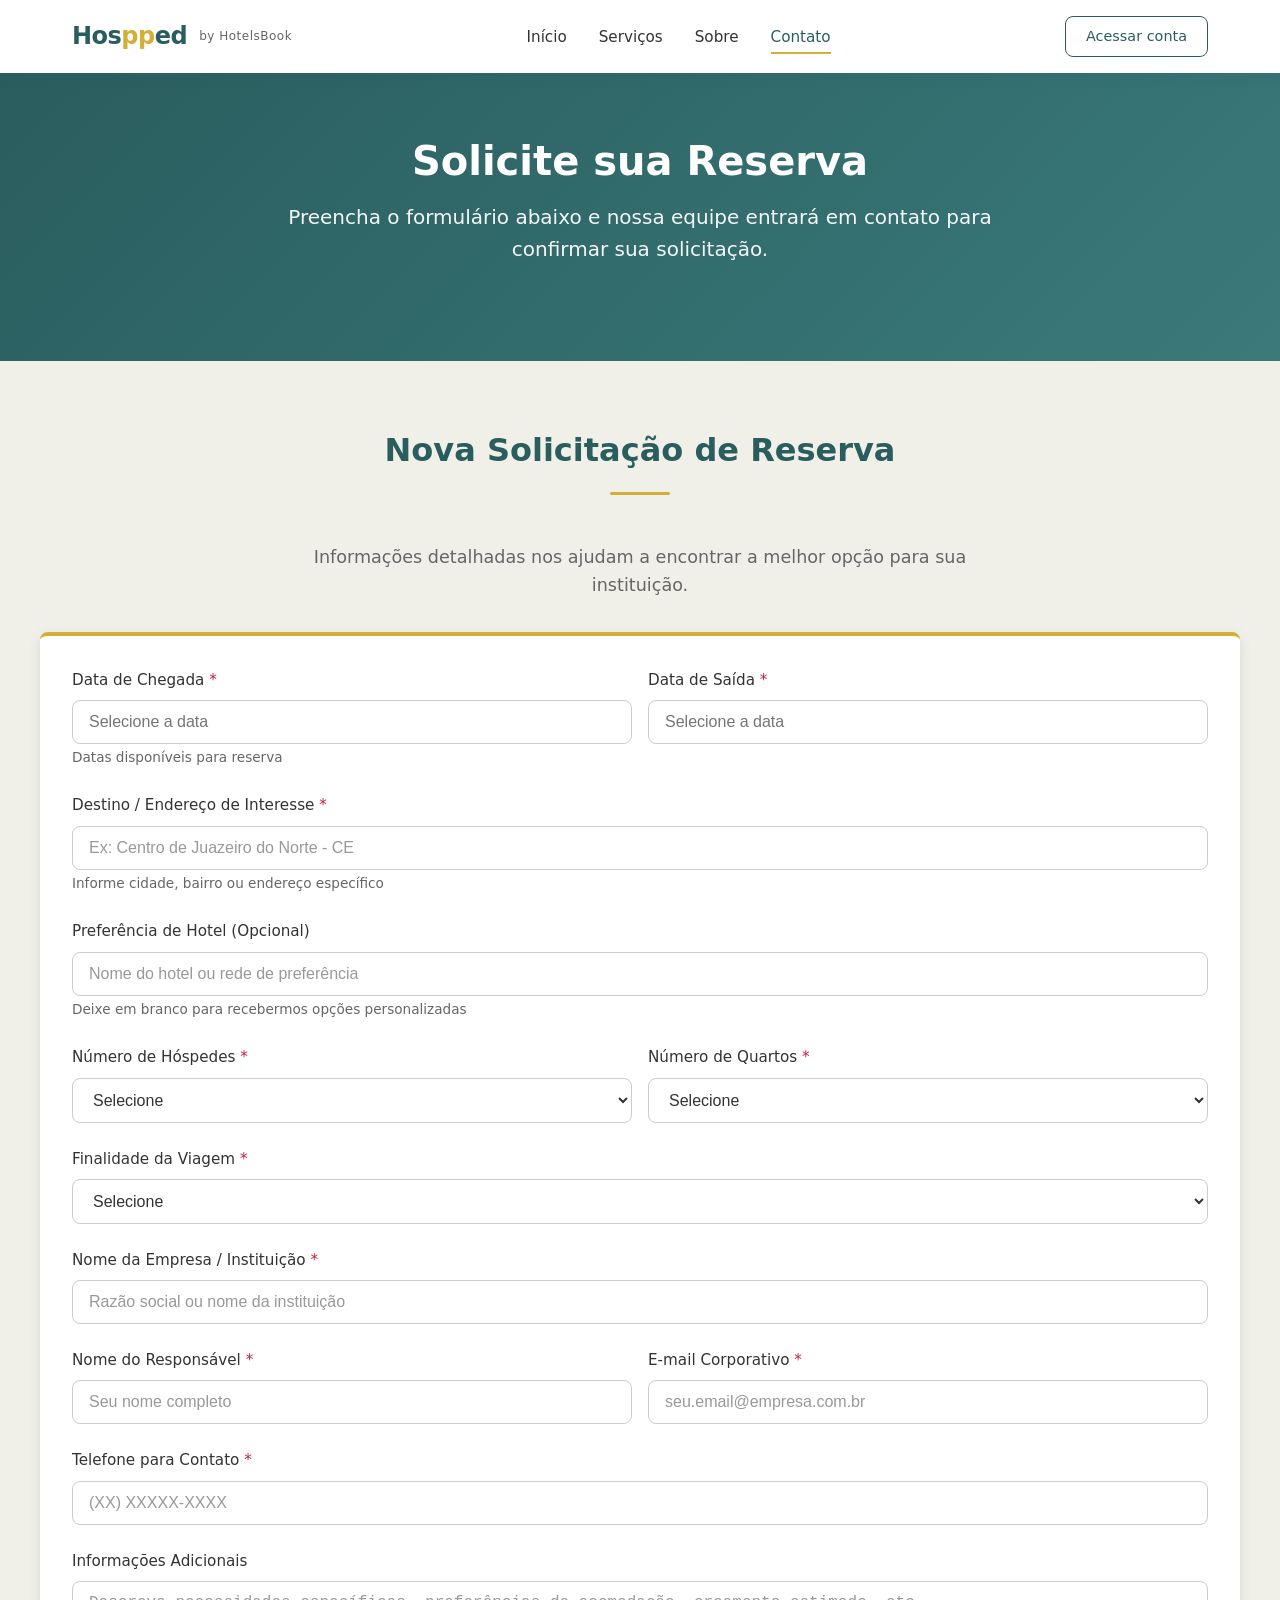
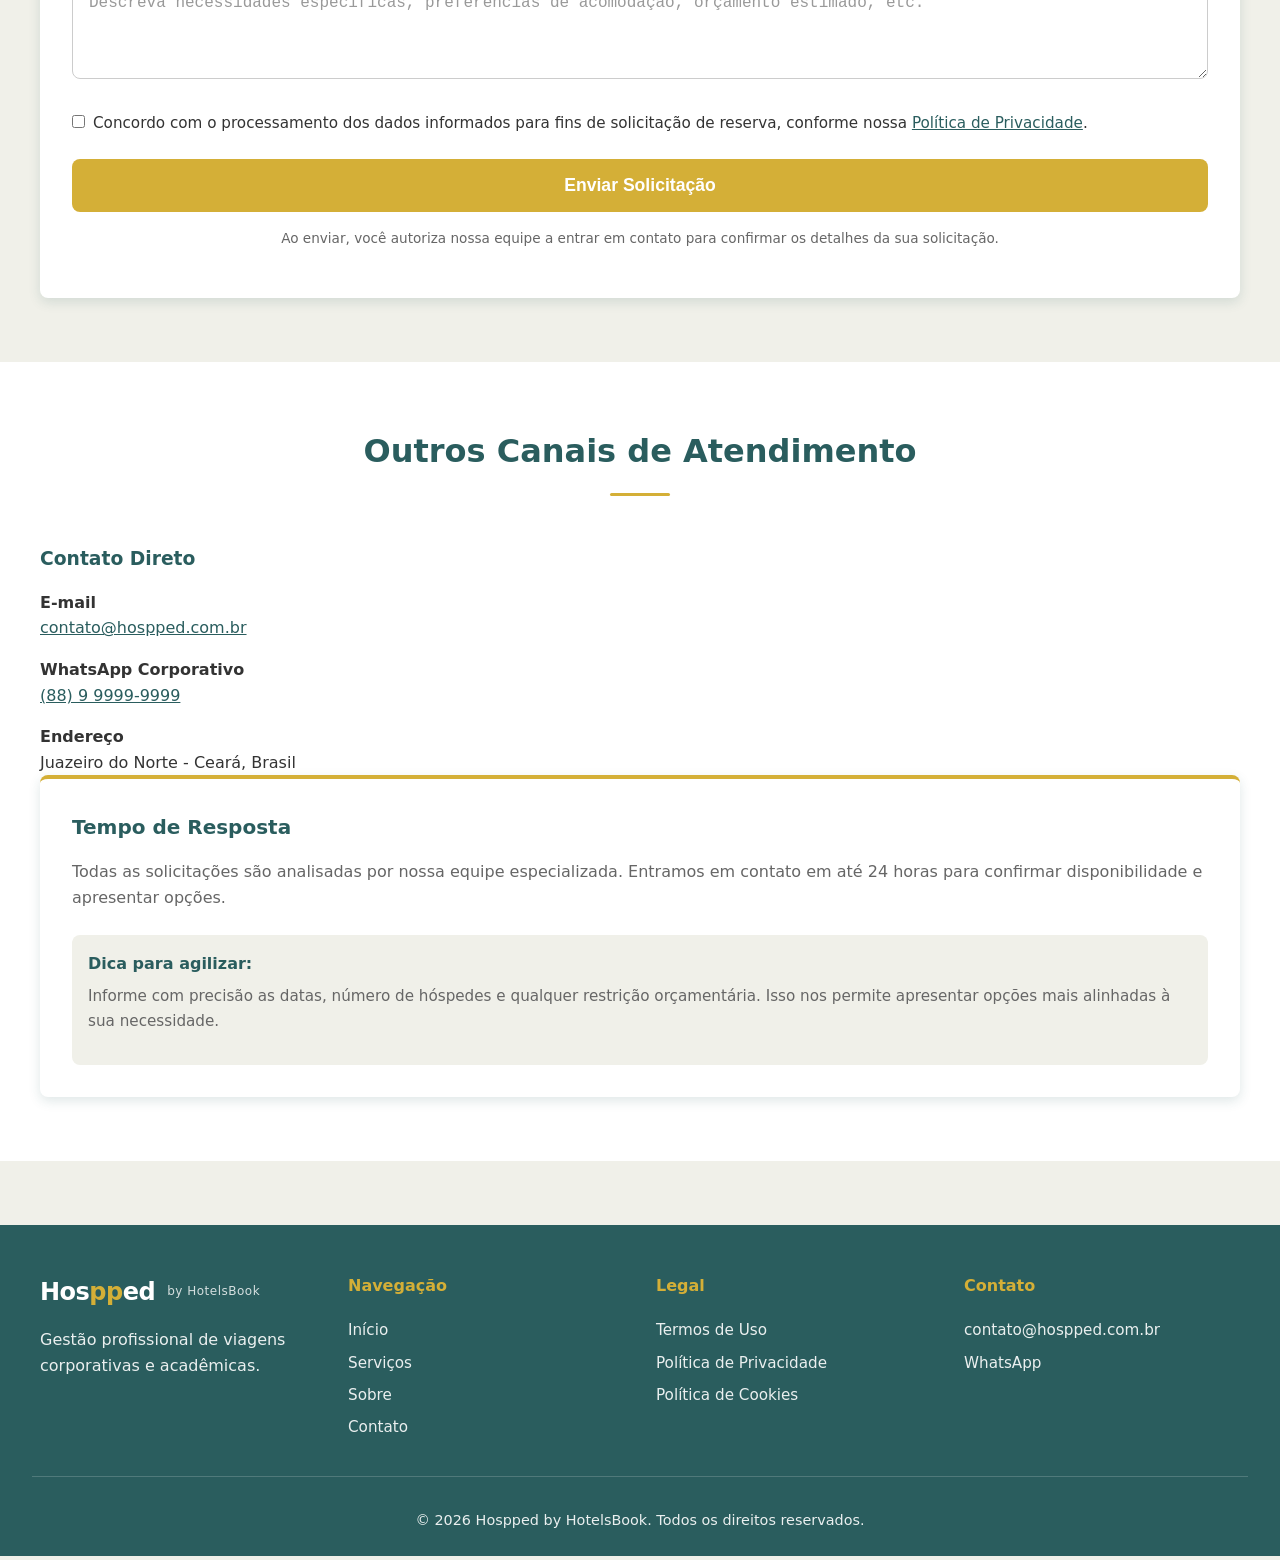
==== commit df865164: "Nova 1" ====
--- a/contato.html
+++ b/contato.html
@@ -232,7 +232,7 @@
           <div class="card">
             <h3 style="color: var(--jade-deep); margin-bottom: 1rem;">Tempo de Resposta</h3>
             <p style="color: var(--gray-medium); margin-bottom: 1.5rem;">
-              Todas as solicitações são analisadas por nossa equipe especializada. Entramos em contato em até 24 horas úteis para confirmar disponibilidade e apresentar opções.
+              Todas as solicitações são analisadas por nossa equipe especializada. Entramos em contato em até 24 horas para confirmar disponibilidade e apresentar opções.
             </p>
             
             <div style="background: var(--cloud-dancer); padding: 1rem; border-radius: 8px;">
--- a/assets/css/style.css
+++ b/assets/css/style.css
@@ -79,7 +79,7 @@
   color: var(--gray-medium);
   margin-left: 0.25rem;
   font-weight: 400;
-  text-transform: uppercase;
+  text-transform: none;
   letter-spacing: 0.5px;
 }
 
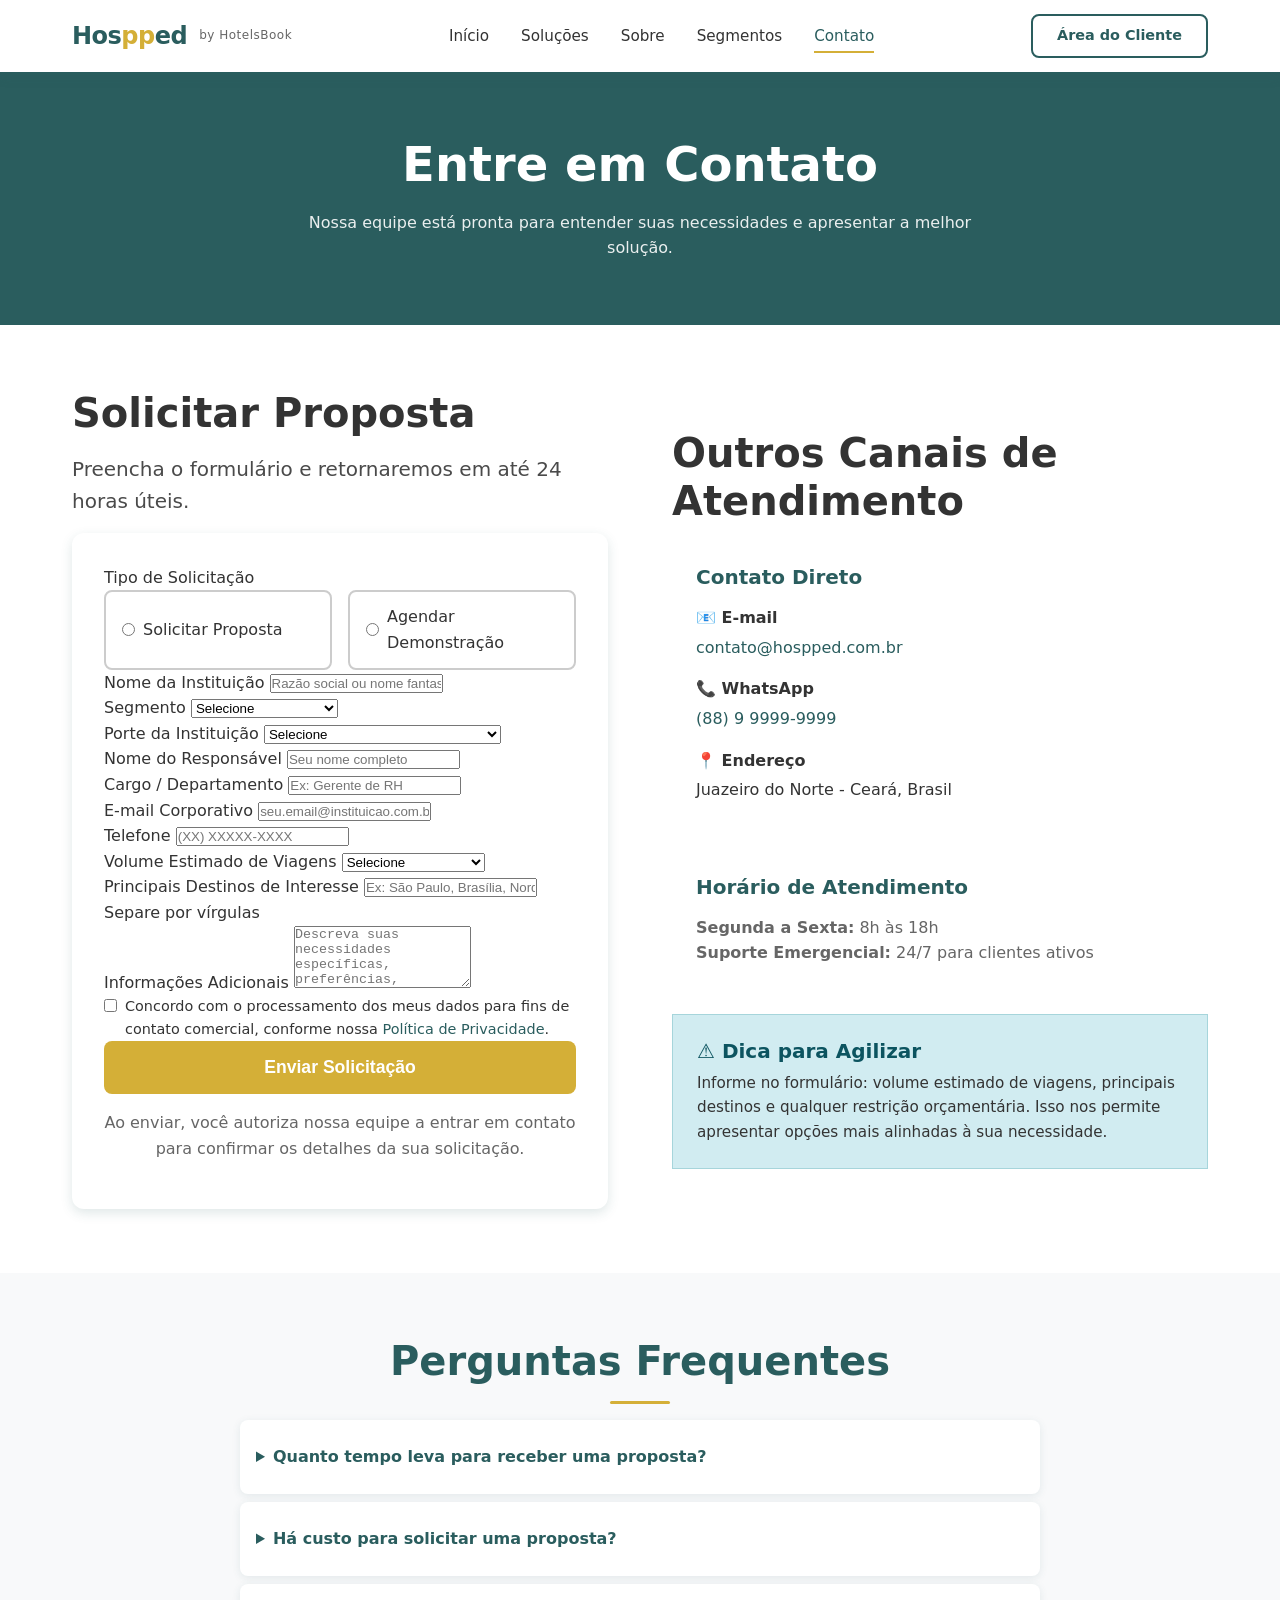
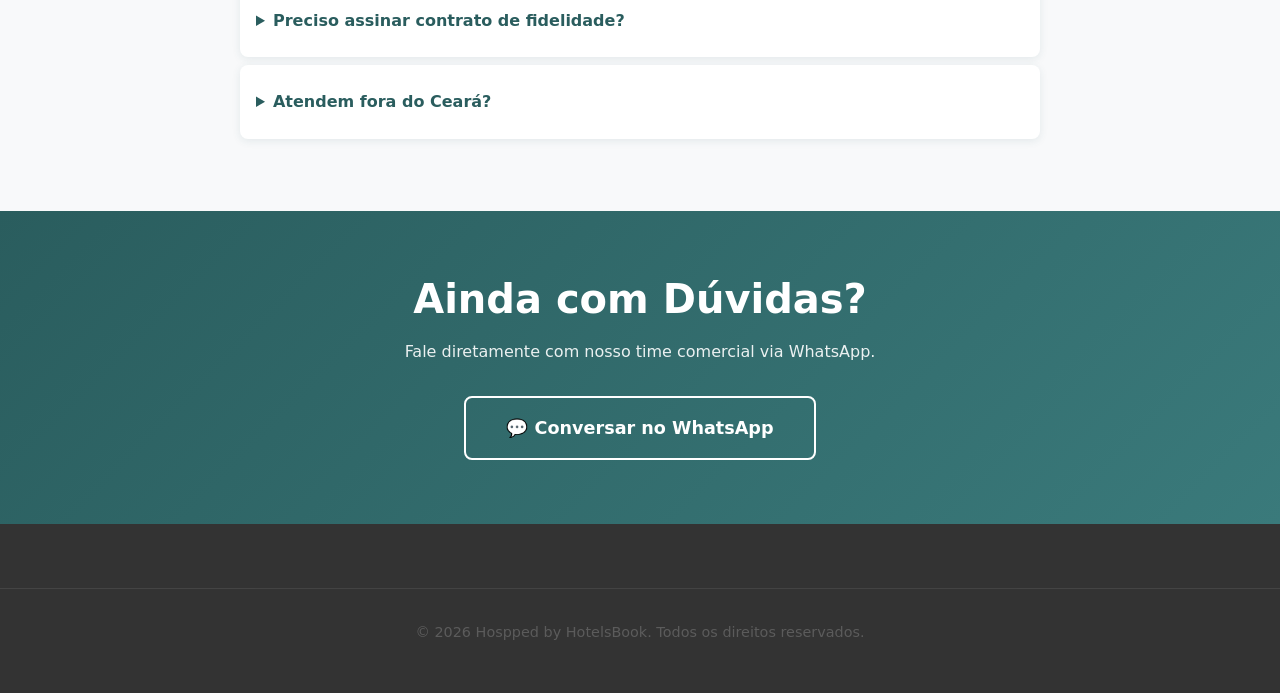
==== commit 4df111d3: "IC Versão" ====
--- a/contato.html
+++ b/contato.html
@@ -3,9 +3,8 @@
 <head>
   <meta charset="UTF-8">
   <meta name="viewport" content="width=device-width, initial-scale=1.0">
-  <meta name="description" content="Solicite sua reserva corporativa ou acadêmica com a Hospped. Gestão profissional de viagens institucionais.">
-  <meta name="keywords" content="gestão de viagens corporativas, mobilidade acadêmica, reservas institucionais">
-  <title>Contato e Solicitação de Reserva | Hospped</title>
+  <meta name="description" content="Entre em contato com a Hospped para gestão de viagens corporativas e acadêmicas.">
+  <title>Contato | Hospped</title>
   <link rel="stylesheet" href="assets/css/style.css">
   <link rel="canonical" href="https://hotelsbook.github.io/hospped/contato.html">
 </head>
@@ -17,326 +16,230 @@
         <span class="logo-text">Hos<span class="pp-highlight">pp</span>ed</span>
         <span class="logo-tagline">by HotelsBook</span>
       </a>
-      <button class="mobile-menu-btn" aria-label="Abrir menu" aria-expanded="false">&#9776;</button>
+      <button class="mobile-menu-btn" aria-label="Abrir menu">&#9776;</button>
       <nav>
         <ul>
           <li><a href="index.html">Início</a></li>
-          <li><a href="servicos.html">Serviços</a></li>
+          <li><a href="servicos.html">Soluções</a></li>
           <li><a href="sobre.html">Sobre</a></li>
+          <li><a href="segmentos.html">Segmentos</a></li>
           <li><a href="contato.html" class="active">Contato</a></li>
         </ul>
       </nav>
       <div class="user-actions">
-        <a href="#" class="btn-login" data-auth-trigger>Acessar conta</a>
+        <a href="#" class="btn-login" data-auth-trigger>Área do Cliente</a>
       </div>
     </div>
   </header>
 
   <!-- Hero -->
-  <section class="hero">
-    <div class="hero-content">
-      <h1>Solicite sua Reserva</h1>
-      <p>Preencha o formulário abaixo e nossa equipe entrará em contato para confirmar sua solicitação.</p>
-    </div>
-  </section>
-
-  <!-- Formulário de Solicitação -->
+  <section class="hero" style="background: var(--jade-deep); padding: 4rem 0; color: white; text-align: center;">
+    <div class="container">
+      <h1 style="color: white;">Entre em Contato</h1>
+      <p style="color: rgba(255,255,255,0.9); max-width: 700px; margin: 0 auto;">
+        Nossa equipe está pronta para entender suas necessidades e apresentar a melhor solução.
+      </p>
+    </div>
+  </section>
+
+  <!-- Formulário de Contato -->
   <section>
-    <div class="section-container">
-      <h2 class="section-title">Nova Solicitação de Reserva</h2>
-      <p class="section-subtitle">Informações detalhadas nos ajudam a encontrar a melhor opção para sua instituição.</p>
-      
-      <form id="bookingRequestForm" class="card" novalidate>
-        <!-- Datas e Destino -->
-        <div class="form-row">
-          <div class="form-group">
-            <label for="checkIn" class="required">Data de Chegada</label>
-            <div class="date-picker-wrapper">
-              <input type="text" id="checkIn" name="checkIn" class="date-picker-input" placeholder="Selecione a data" required autocomplete="off">
-              <div class="date-picker-dropdown">
-                <div class="date-picker-header">
-                  <button type="button" class="date-picker-nav date-picker-prev" aria-label="Mês anterior">&#10094;</button>
-                  <span class="date-picker-month"></span>
-                  <button type="button" class="date-picker-nav date-picker-next" aria-label="Próximo mês">&#10095;</button>
-                </div>
-                <div class="date-picker-grid">
-                  <div class="date-picker-day-name">Seg</div>
-                  <div class="date-picker-day-name">Ter</div>
-                  <div class="date-picker-day-name">Qua</div>
-                  <div class="date-picker-day-name">Qui</div>
-                  <div class="date-picker-day-name">Sex</div>
-                  <div class="date-picker-day-name">Sáb</div>
-                  <div class="date-picker-day-name">Dom</div>
-                </div>
-                <div class="date-picker-actions">
-                  <button type="button" class="btn btn-outline date-picker-clear">Limpar</button>
-                  <button type="button" class="btn date-picker-apply">Aplicar</button>
-                </div>
-              </div>
-            </div>
-            <span class="form-note">Datas disponíveis para reserva</span>
+    <div class="container">
+      <div class="tech-content">
+        <div>
+          <h2>Solicitar Proposta</h2>
+          <p class="lead">Preencha o formulário e retornaremos em até 24 horas úteis.</p>
+          
+          <form id="contactForm" class="card" style="padding: 2rem; box-shadow: var(--shadow); border-radius: var(--border-radius-lg);" novalidate>
+            <!-- Tipo de Solicitação -->
+            <div class="form-group">
+              <label class="required">Tipo de Solicitação</label>
+              <div style="display: grid; grid-template-columns: 1fr 1fr; gap: 1rem;">
+                <label style="display: flex; align-items: center; gap: 0.5rem; padding: 0.75rem 1rem; border: 2px solid var(--input-border); border-radius: var(--border-radius); cursor: pointer; transition: var(--transition);">
+                  <input type="radio" name="requestType" value="proposal" required style="accent-color: var(--jade-deep);">
+                  <span>Solicitar Proposta</span>
+                </label>
+                <label style="display: flex; align-items: center; gap: 0.5rem; padding: 0.75rem 1rem; border: 2px solid var(--input-border); border-radius: var(--border-radius); cursor: pointer; transition: var(--transition);">
+                  <input type="radio" name="requestType" value="demo" style="accent-color: var(--jade-deep);">
+                  <span>Agendar Demonstração</span>
+                </label>
+              </div>
+            </div>
+
+            <!-- Dados da Instituição -->
+            <div class="form-group">
+              <label for="companyName" class="required">Nome da Instituição</label>
+              <input type="text" id="companyName" name="companyName" class="form-control" placeholder="Razão social ou nome fantasia" required>
+            </div>
+
+            <div class="form-row">
+              <div class="form-group">
+                <label for="segment" class="required">Segmento</label>
+                <select id="segment" name="segment" class="form-control" required>
+                  <option value="">Selecione</option>
+                  <option value="empresas">Empresa Privada</option>
+                  <option value="educacao">Instituição de Ensino</option>
+                  <option value="publico">Órgão Público</option>
+                  <option value="associacoes">Associação/Entidade</option>
+                  <option value="outro">Outro</option>
+                </select>
+              </div>
+              <div class="form-group">
+                <label for="companySize">Porte da Instituição</label>
+                <select id="companySize" name="companySize" class="form-control">
+                  <option value="">Selecione</option>
+                  <option value="micro">Microempresa (até 9 colaboradores)</option>
+                  <option value="pequena">Pequena (10-49 colaboradores)</option>
+                  <option value="media">Média (50-249 colaboradores)</option>
+                  <option value="grande">Grande (250+ colaboradores)</option>
+                </select>
+              </div>
+            </div>
+
+            <!-- Dados de Contato -->
+            <div class="form-row">
+              <div class="form-group">
+                <label for="contactName" class="required">Nome do Responsável</label>
+                <input type="text" id="contactName" name="contactName" class="form-control" placeholder="Seu nome completo" required>
+              </div>
+              <div class="form-group">
+                <label for="contactPosition">Cargo / Departamento</label>
+                <input type="text" id="contactPosition" name="contactPosition" class="form-control" placeholder="Ex: Gerente de RH">
+              </div>
+            </div>
+
+            <div class="form-row">
+              <div class="form-group">
+                <label for="contactEmail" class="required">E-mail Corporativo</label>
+                <input type="email" id="contactEmail" name="contactEmail" class="form-control" placeholder="seu.email@instituicao.com.br" required>
+              </div>
+              <div class="form-group">
+                <label for="contactPhone" class="required">Telefone</label>
+                <input type="tel" id="contactPhone" name="contactPhone" class="form-control" placeholder="(XX) XXXXX-XXXX" required>
+              </div>
+            </div>
+
+            <!-- Detalhes da Necessidade -->
+            <div class="form-group">
+              <label for="travelVolume">Volume Estimado de Viagens</label>
+              <select id="travelVolume" name="travelVolume" class="form-control">
+                <option value="">Selecione</option>
+                <option value="baixo">Até 10 viagens/mês</option>
+                <option value="medio">11-50 viagens/mês</option>
+                <option value="alto">51-200 viagens/mês</option>
+                <option value="muito-alto">200+ viagens/mês</option>
+              </select>
+            </div>
+
+            <div class="form-group">
+              <label for="destinations">Principais Destinos de Interesse</label>
+              <input type="text" id="destinations" name="destinations" class="form-control" placeholder="Ex: São Paulo, Brasília, Nordeste">
+              <span class="form-note">Separe por vírgulas</span>
+            </div>
+
+            <div class="form-group">
+              <label for="additionalInfo">Informações Adicionais</label>
+              <textarea id="additionalInfo" name="additionalInfo" class="form-control" rows="4" placeholder="Descreva suas necessidades específicas, preferências, orçamento estimado, etc."></textarea>
+            </div>
+
+            <!-- LGPD -->
+            <div class="form-group">
+              <label style="display: flex; align-items: flex-start; gap: 0.5rem; font-weight: normal; font-size: 0.9rem;">
+                <input type="checkbox" name="lgpd" required style="margin-top: 0.25rem; accent-color: var(--jade-deep);">
+                <span>Concordo com o processamento dos meus dados para fins de contato comercial, conforme nossa <a href="#" style="color: var(--jade-deep);">Política de Privacidade</a>.</span>
+              </label>
+            </div>
+
+            <button type="submit" class="btn btn-large btn-primary" style="width: 100%;">Enviar Solicitação</button>
+            
+            <p class="form-note text-center mt-1">
+              Ao enviar, você autoriza nossa equipe a entrar em contato para confirmar os detalhes da sua solicitação.
+            </p>
+          </form>
+        </div>
+
+        <!-- Informações de Contato -->
+        <div>
+          <h2>Outros Canais de Atendimento</h2>
+          
+          <div class="card" style="padding: 1.5rem; margin-bottom: 1.5rem;">
+            <h4 style="color: var(--jade-deep); margin-bottom: 1rem;">Contato Direto</h4>
+            
+            <div style="margin-bottom: 1rem;">
+              <strong style="color: var(--charcoal); display: block; margin-bottom: 0.25rem;">&#128231; E-mail</strong>
+              <a href="mailto:contato@hospped.com.br">contato@hospped.com.br</a>
+            </div>
+            
+            <div style="margin-bottom: 1rem;">
+              <strong style="color: var(--charcoal); display: block; margin-bottom: 0.25rem;">&#128222; WhatsApp</strong>
+              <a href="https://wa.me/5588999999999">(88) 9 9999-9999</a>
+            </div>
+            
+            <div>
+              <strong style="color: var(--charcoal); display: block; margin-bottom: 0.25rem;">&#128205; Endereço</strong>
+              <span>Juazeiro do Norte - Ceará, Brasil</span>
+            </div>
           </div>
-          
-          <div class="form-group">
-            <label for="checkOut" class="required">Data de Saída</label>
-            <div class="date-picker-wrapper">
-              <input type="text" id="checkOut" name="checkOut" class="date-picker-input" placeholder="Selecione a data" required autocomplete="off">
-              <div class="date-picker-dropdown">
-                <div class="date-picker-header">
-                  <button type="button" class="date-picker-nav date-picker-prev" aria-label="Mês anterior">&#10094;</button>
-                  <span class="date-picker-month"></span>
-                  <button type="button" class="date-picker-nav date-picker-next" aria-label="Próximo mês">&#10095;</button>
-                </div>
-                <div class="date-picker-grid">
-                  <div class="date-picker-day-name">Seg</div>
-                  <div class="date-picker-day-name">Ter</div>
-                  <div class="date-picker-day-name">Qua</div>
-                  <div class="date-picker-day-name">Qui</div>
-                  <div class="date-picker-day-name">Sex</div>
-                  <div class="date-picker-day-name">Sáb</div>
-                  <div class="date-picker-day-name">Dom</div>
-                </div>
-                <div class="date-picker-actions">
-                  <button type="button" class="btn btn-outline date-picker-clear">Limpar</button>
-                  <button type="button" class="btn date-picker-apply">Aplicar</button>
-                </div>
-              </div>
-            </div>
+
+          <div class="card" style="padding: 1.5rem;">
+            <h4 style="color: var(--jade-deep); margin-bottom: 1rem;">Horário de Atendimento</h4>
+            <p style="margin: 0; color: var(--gray-medium);">
+              <strong>Segunda a Sexta:</strong> 8h às 18h<br>
+              <strong>Suporte Emergencial:</strong> 24/7 para clientes ativos
+            </p>
           </div>
-        </div>
-
-        <div class="form-group">
-          <label for="destination" class="required">Destino / Endereço de Interesse</label>
-          <input type="text" id="destination" name="destination" class="form-control" placeholder="Ex: Centro de Juazeiro do Norte - CE" required>
-          <span class="form-note">Informe cidade, bairro ou endereço específico</span>
-        </div>
-
-        <div class="form-group">
-          <label for="hotelPreference">Preferência de Hotel (Opcional)</label>
-          <input type="text" id="hotelPreference" name="hotelPreference" class="form-control" placeholder="Nome do hotel ou rede de preferência">
-          <span class="form-note">Deixe em branco para recebermos opções personalizadas</span>
-        </div>
-
-        <!-- Quantidade -->
-        <div class="form-row">
-          <div class="form-group">
-            <label for="guests" class="required">Número de Hóspedes</label>
-            <select id="guests" name="guests" class="form-control" required>
-              <option value="">Selecione</option>
-              <option value="1">1 hóspede</option>
-              <option value="2">2 hóspedes</option>
-              <option value="3">3 hóspedes</option>
-              <option value="4">4 hóspedes</option>
-              <option value="5+">5 ou mais hóspedes</option>
-            </select>
-          </div>
-          
-          <div class="form-group">
-            <label for="rooms" class="required">Número de Quartos</label>
-            <select id="rooms" name="rooms" class="form-control" required>
-              <option value="">Selecione</option>
-              <option value="1">1 quarto</option>
-              <option value="2">2 quartos</option>
-              <option value="3">3 quartos</option>
-              <option value="4+">4 ou mais quartos</option>
-            </select>
-          </div>
-        </div>
-
-        <!-- Tipo de Viagem -->
-        <div class="form-group">
-          <label for="travelPurpose" class="required">Finalidade da Viagem</label>
-          <select id="travelPurpose" name="travelPurpose" class="form-control" required>
-            <option value="">Selecione</option>
-            <option value="corporate">Viagem Corporativa</option>
-            <option value="academic">Mobilidade Acadêmica</option>
-            <option value="event">Evento / Congresso</option>
-            <option value="training">Treinamento / Capacitação</option>
-            <option value="other">Outro</option>
-          </select>
-        </div>
-
-        <!-- Informações da Instituição -->
-        <div class="form-group">
-          <label for="companyName" class="required">Nome da Empresa / Instituição</label>
-          <input type="text" id="companyName" name="companyName" class="form-control" placeholder="Razão social ou nome da instituição" required>
-        </div>
-
-        <!-- Contato -->
-        <div class="form-row">
-          <div class="form-group">
-            <label for="contactName" class="required">Nome do Responsável</label>
-            <input type="text" id="contactName" name="contactName" class="form-control" placeholder="Seu nome completo" required>
-          </div>
-          
-          <div class="form-group">
-            <label for="contactEmail" class="required">E-mail Corporativo</label>
-            <input type="email" id="contactEmail" name="contactEmail" class="form-control" placeholder="seu.email@empresa.com.br" required>
-          </div>
-        </div>
-
-        <div class="form-group">
-          <label for="contactPhone" class="required">Telefone para Contato</label>
-          <input type="tel" id="contactPhone" name="contactPhone" class="form-control" placeholder="(XX) XXXXX-XXXX" required>
-        </div>
-
-        <!-- Informações Adicionais -->
-        <div class="form-group">
-          <label for="additionalInfo">Informações Adicionais</label>
-          <textarea id="additionalInfo" name="additionalInfo" class="form-control" rows="4" placeholder="Descreva necessidades específicas, preferências de acomodação, orçamento estimado, etc."></textarea>
-        </div>
-
-        <!-- Termos -->
-        <div class="form-group">
-          <label style="display: flex; align-items: flex-start; gap: 0.5rem; font-weight: normal;">
-            <input type="checkbox" name="terms" required style="margin-top: 0.25rem;">
-            <span>Concordo com o processamento dos dados informados para fins de solicitação de reserva, conforme nossa <a href="#" style="color: var(--jade-deep);">Política de Privacidade</a>.</span>
-          </label>
-        </div>
-
-        <button type="submit" class="btn btn-large" style="width: 100%;">Enviar Solicitação</button>
-        
-        <p class="form-note text-center mt-1">
-          Ao enviar, você autoriza nossa equipe a entrar em contato para confirmar os detalhes da sua solicitação.
-        </p>
-      </form>
-    </div>
-  </section>
-
-  <!-- Informações de Contato -->
-  <section style="background: var(--white);">
-    <div class="section-container">
-      <h2 class="section-title">Outros Canais de Atendimento</h2>
-      
-      <div class="contato-layout">
-        <div>
-          <h3 style="color: var(--jade-deep); margin-bottom: 1rem;">Contato Direto</h3>
-          
-          <div style="margin-bottom: 1rem;">
-            <strong style="color: var(--charcoal);">E-mail</strong><br>
-            <a href="mailto:contato@hospped.com.br" style="color: var(--jade-deep);">contato@hospped.com.br</a>
-          </div>
-          
-          <div style="margin-bottom: 1rem;">
-            <strong style="color: var(--charcoal);">WhatsApp Corporativo</strong><br>
-            <a href="https://wa.me/5588999999999" target="_blank" rel="noopener" style="color: var(--jade-deep);">(88) 9 9999-9999</a>
-          </div>
-          
-          <div>
-            <strong style="color: var(--charcoal);">Endereço</strong><br>
-            Juazeiro do Norte - Ceará, Brasil
-          </div>
-        </div>
-        
-        <div>
-          <div class="card">
-            <h3 style="color: var(--jade-deep); margin-bottom: 1rem;">Tempo de Resposta</h3>
-            <p style="color: var(--gray-medium); margin-bottom: 1.5rem;">
-              Todas as solicitações são analisadas por nossa equipe especializada. Entramos em contato em até 24 horas para confirmar disponibilidade e apresentar opções.
+
+          <div class="card" style="padding: 1.5rem; background: var(--info-light); border: 1px solid #A6D5DB; margin-top: 1.5rem;">
+            <h4 style="color: var(--info); margin-bottom: 0.5rem;">&#9888; Dica para Agilizar</h4>
+            <p style="margin: 0; font-size: 0.95rem; color: var(--charcoal);">
+              Informe no formulário: volume estimado de viagens, principais destinos e qualquer restrição orçamentária. Isso nos permite apresentar opções mais alinhadas à sua necessidade.
             </p>
-            
-            <div style="background: var(--cloud-dancer); padding: 1rem; border-radius: 8px;">
-              <strong style="color: var(--jade-deep);">Dica para agilizar:</strong>
-              <p style="font-size: 0.95rem; margin-top: 0.5rem; color: var(--gray-medium);">
-                Informe com precisão as datas, número de hóspedes e qualquer restrição orçamentária. Isso nos permite apresentar opções mais alinhadas à sua necessidade.
-              </p>
-            </div>
           </div>
         </div>
       </div>
     </div>
   </section>
 
-  <!-- Modal de Autenticação -->
-  <div class="modal-overlay" id="authModal" role="dialog" aria-modal="true" aria-labelledby="modalTitle">
-    <div class="modal">
-      <div class="modal-header">
-        <h3 id="modalTitle">Acesso à Conta</h3>
-        <button type="button" class="modal-close" aria-label="Fechar">&times;</button>
+  <!-- FAQ -->
+  <section style="background: var(--gray-bg);">
+    <div class="container">
+      <h2 class="section-title">Perguntas Frequentes</h2>
+      
+      <div style="max-width: 800px; margin: 0 auto;">
+        <details style="background: var(--white); border-radius: var(--border-radius); padding: 1rem; margin-bottom: 0.5rem; box-shadow: var(--shadow-sm);">
+          <summary style="font-weight: 600; color: var(--jade-deep); cursor: pointer; padding: 0.5rem 0;">Quanto tempo leva para receber uma proposta?</summary>
+          <p style="margin: 1rem 0 0; color: var(--gray-medium);">Nossa equipe analisa sua solicitação e retorna em até 24 horas úteis com uma proposta preliminar personalizada.</p>
+        </details>
+
+        <details style="background: var(--white); border-radius: var(--border-radius); padding: 1rem; margin-bottom: 0.5rem; box-shadow: var(--shadow-sm);">
+          <summary style="font-weight: 600; color: var(--jade-deep); cursor: pointer; padding: 0.5rem 0;">Há custo para solicitar uma proposta?</summary>
+          <p style="margin: 1rem 0 0; color: var(--gray-medium);">Não. O diagnóstico inicial e a elaboração da proposta são gratuitos e sem compromisso.</p>
+        </details>
+
+        <details style="background: var(--white); border-radius: var(--border-radius); padding: 1rem; margin-bottom: 0.5rem; box-shadow: var(--shadow-sm);">
+          <summary style="font-weight: 600; color: var(--jade-deep); cursor: pointer; padding: 0.5rem 0;">Preciso assinar contrato de fidelidade?</summary>
+          <p style="margin: 1rem 0 0; color: var(--gray-medium);">Não. Trabalhamos sem fidelidade. Você mantém a liberdade de ajustar ou encerrar o serviço quando desejar.</p>
+        </details>
+
+        <details style="background: var(--white); border-radius: var(--border-radius); padding: 1rem; margin-bottom: 0.5rem; box-shadow: var(--shadow-sm);">
+          <summary style="font-weight: 600; color: var(--jade-deep); cursor: pointer; padding: 0.5rem 0;">Atendem fora do Ceará?</summary>
+          <p style="margin: 1rem 0 0; color: var(--gray-medium);">Sim. Temos parcerias em todo o território nacional e atendemos instituições de qualquer região do Brasil.</p>
+        </details>
       </div>
-      
-      <div class="modal-body">
-        <!-- Formulário de Login -->
-        <form id="loginForm">
-          <div class="form-group">
-            <label for="loginEmail" class="required">E-mail</label>
-            <input type="email" id="loginEmail" class="form-control" required>
-          </div>
-          <div class="form-group">
-            <label for="loginPassword" class="required">Senha</label>
-            <input type="password" id="loginPassword" class="form-control" required>
-          </div>
-          <span class="form-error">Mensagem de erro</span>
-          <button type="submit" class="btn btn-large" style="width: 100%;">Entrar</button>
-          <p class="text-center mt-1">
-            <button type="button" id="toggleToRegister" class="modal-toggle">Criar nova conta</button>
-          </p>
-        </form>
-        
-        <!-- Formulário de Registro -->
-        <form id="registerForm" class="hidden">
-          <div class="form-group">
-            <label for="registerName" class="required">Nome Completo</label>
-            <input type="text" id="registerName" class="form-control" required>
-          </div>
-          <div class="form-group">
-            <label for="registerEmail" class="required">E-mail Corporativo</label>
-            <input type="email" id="registerEmail" class="form-control" required>
-          </div>
-          <div class="form-group">
-            <label for="registerCompany">Empresa / Instituição</label>
-            <input type="text" id="registerCompany" class="form-control">
-          </div>
-          <div class="form-group">
-            <label for="registerPassword" class="required">Senha</label>
-            <input type="password" id="registerPassword" class="form-control" required minlength="8">
-            <span class="form-note">Mínimo de 8 caracteres</span>
-          </div>
-          <span class="form-error">Mensagem de erro</span>
-          <button type="submit" class="btn btn-large" style="width: 100%;">Criar Conta</button>
-          <p class="text-center mt-1">
-            <button type="button" id="toggleToLogin" class="modal-toggle">Já tenho uma conta</button>
-          </p>
-        </form>
-      </div>
-      
-      <div class="modal-footer">
-        <p style="font-size: 0.85rem; color: var(--gray-medium);">
-          Ao criar uma conta, você concorda com nossos <a href="#" style="color: var(--jade-deep);">Termos de Uso</a> e <a href="#" style="color: var(--jade-deep);">Política de Privacidade</a>.
-        </p>
-      </div>
-    </div>
-  </div>
+    </div>
+  </section>
+
+  <!-- CTA -->
+  <section class="cta-section">
+    <div class="container text-center">
+      <h2>Ainda com Dúvidas?</h2>
+      <p>Fale diretamente com nosso time comercial via WhatsApp.</p>
+      <a href="https://wa.me/5588999999999" class="btn btn-large btn-outline-light">&#128172; Conversar no WhatsApp</a>
+    </div>
+  </section>
 
   <!-- Footer -->
   <footer>
-    <div class="footer-content">
-      <div class="footer-brand">
-        <a href="index.html" class="logo">
-          <span class="logo-text">Hos<span class="pp-highlight">pp</span>ed</span>
-          <span class="logo-tagline">by HotelsBook</span>
-        </a>
-        <p style="margin-top: 1rem; opacity: 0.9;">Gestão profissional de viagens corporativas e acadêmicas.</p>
-      </div>
-      <div class="footer-links">
-        <h4>Navegação</h4>
-        <a href="index.html">Início</a>
-        <a href="servicos.html">Serviços</a>
-        <a href="sobre.html">Sobre</a>
-        <a href="contato.html">Contato</a>
-      </div>
-      <div class="footer-links">
-        <h4>Legal</h4>
-        <a href="#">Termos de Uso</a>
-        <a href="#">Política de Privacidade</a>
-        <a href="#">Política de Cookies</a>
-      </div>
-      <div class="footer-links">
-        <h4>Contato</h4>
-        <a href="mailto:contato@hospped.com.br">contato@hospped.com.br</a>
-        <a href="https://wa.me/5588999999999" target="_blank" rel="noopener">WhatsApp</a>
-      </div>
-    </div>
     <div class="footer-bottom">
       <p>&copy; 2026 Hospped by HotelsBook. Todos os direitos reservados.</p>
     </div>
--- a/assets/css/style.css
+++ b/assets/css/style.css
@@ -1,43 +1,182 @@
 /* ========================================
    HOSPPED - Estilo Jade Imperial
-   Versão profissional sem elementos decorativos
+   Versão Enterprise - Inspirado em BCD Travel/Tour House
    ======================================== */
 
+/* ===== VARIÁVEIS ===== */
 :root {
+  /* Cores da marca */
   --jade-deep: #2A5D5E;
   --jade-light: #3A7A7B;
+  --jade-lighter: #4A9A9B;
   --gold-soft: #D4AF37;
   --gold-hover: #B8972B;
+  --gold-light: #E8C565;
   --cloud-dancer: #F0F0E9;
   --charcoal: #333333;
+  --charcoal-light: #4A4A4A;
   --gray-medium: #666666;
   --gray-light: #999999;
+  --gray-lighter: #E5E5E5;
+  --gray-bg: #F8F9FA;
   --white: #FFFFFF;
+  
+  /* Cores de estado */
   --error: #C41E3A;
+  --error-light: #F8D7DA;
   --success: #2E7D32;
+  --success-light: #D4EDDA;
+  --warning: #856404;
+  --warning-light: #FFF3CD;
+  --info: #0C5460;
+  --info-light: #D1ECF1;
+  
+  /* Efeitos */
+  --shadow-sm: 0 2px 8px rgba(42, 93, 94, 0.1);
   --shadow: 0 4px 12px rgba(42, 93, 94, 0.15);
-  --shadow-hover: 0 8px 25px rgba(42, 93, 94, 0.25);
-  --transition: all 0.3s ease;
+  --shadow-md: 0 8px 25px rgba(42, 93, 94, 0.2);
+  --shadow-lg: 0 12px 40px rgba(0, 0, 0, 0.15);
+  --transition: all 0.3s cubic-bezier(0.4, 0, 0.2, 1);
+  --transition-fast: all 0.15s ease-in-out;
   --border-radius: 8px;
+  --border-radius-lg: 12px;
+  --border-radius-xl: 16px;
   --input-border: #CCCCCC;
-}
-
-* {
+  --input-focus: rgba(42, 93, 94, 0.1);
+  
+  /* Tipografia */
+  --font-family: 'Segoe UI', system-ui, -apple-system, 'Helvetica Neue', sans-serif;
+  --font-size-base: 16px;
+  --line-height-base: 1.6;
+  
+  /* Layout */
+  --container-max: 1200px;
+  --container-wide: 1400px;
+  --header-height: 72px;
+  --spacing-xs: 0.5rem;
+  --spacing-sm: 1rem;
+  --spacing-md: 2rem;
+  --spacing-lg: 4rem;
+  --spacing-xl: 6rem;
+}
+
+/* ===== RESET E BASE ===== */
+*, *::before, *::after {
   margin: 0;
   padding: 0;
   box-sizing: border-box;
 }
 
+html {
+  scroll-behavior: smooth;
+  font-size: var(--font-size-base);
+}
+
 body {
-  font-family: 'Segoe UI', system-ui, -apple-system, sans-serif;
-  background-color: var(--cloud-dancer);
+  font-family: var(--font-family);
+  background-color: var(--white);
   color: var(--charcoal);
-  line-height: 1.6;
-  font-size: 16px;
+  line-height: var(--line-height-base);
   -webkit-font-smoothing: antialiased;
-}
-
-/* ===== HEADER & NAVEGAÇÃO ===== */
+  -moz-osx-font-smoothing: grayscale;
+}
+
+img {
+  max-width: 100%;
+  height: auto;
+  display: block;
+}
+
+a {
+  color: var(--jade-deep);
+  text-decoration: none;
+  transition: var(--transition-fast);
+}
+
+a:hover {
+  color: var(--gold-soft);
+}
+
+ul {
+  list-style: none;
+}
+
+/* ===== TIPOGRAFIA ===== */
+h1, h2, h3, h4, h5, h6 {
+  font-weight: 700;
+  line-height: 1.2;
+  margin-bottom: 1rem;
+  color: var(--charcoal);
+}
+
+h1 { font-size: clamp(2rem, 5vw, 3rem); }
+h2 { font-size: clamp(1.75rem, 4vw, 2.5rem); }
+h3 { font-size: clamp(1.25rem, 3vw, 1.75rem); }
+h4 { font-size: 1.25rem; }
+
+p {
+  margin-bottom: 1rem;
+  color: var(--gray-medium);
+}
+
+.lead {
+  font-size: 1.25rem;
+  color: var(--charcoal-light);
+  font-weight: 300;
+}
+
+.text-center { text-align: center; }
+.text-right { text-align: right; }
+.text-left { text-align: left; }
+
+/* ===== CONTAINER E SEÇÕES ===== */
+.container,
+.section-container {
+  max-width: var(--container-max);
+  margin: 0 auto;
+  padding: 0 2rem;
+}
+
+.container-wide {
+  max-width: var(--container-wide);
+  margin: 0 auto;
+  padding: 0 2rem;
+}
+
+section {
+  padding: var(--spacing-lg) 0;
+}
+
+.section-title {
+  text-align: center;
+  font-size: clamp(1.75rem, 4vw, 2.5rem);
+  color: var(--jade-deep);
+  margin-bottom: 1rem;
+  position: relative;
+  font-weight: 700;
+}
+
+.section-title::after {
+  content: '';
+  display: block;
+  width: 60px;
+  height: 3px;
+  background: var(--gold-soft);
+  margin: 1rem auto 0;
+  border-radius: 2px;
+}
+
+.section-subtitle {
+  text-align: center;
+  color: var(--gray-medium);
+  margin-bottom: var(--spacing-md);
+  max-width: 700px;
+  margin-left: auto;
+  margin-right: auto;
+  font-size: 1.1rem;
+}
+
+/* ===== HEADER ===== */
 header {
   background: var(--white);
   box-shadow: var(--shadow);
@@ -47,12 +186,14 @@
 }
 
 .nav-container {
-  max-width: 1200px;
+  max-width: var(--container-max);
   margin: 0 auto;
-  padding: 1rem 2rem;
+  padding: 0 2rem;
+  height: var(--header-height);
   display: flex;
   justify-content: space-between;
   align-items: center;
+  gap: 1rem;
 }
 
 .logo {
@@ -87,6 +228,8 @@
   display: flex;
   list-style: none;
   gap: 2rem;
+  margin: 0;
+  padding: 0;
 }
 
 nav a {
@@ -95,7 +238,7 @@
   font-weight: 500;
   padding: 0.5rem 0;
   position: relative;
-  transition: var(--transition);
+  transition: var(--transition-fast);
   font-size: 0.95rem;
 }
 
@@ -129,11 +272,11 @@
 .btn-login {
   background: transparent;
   color: var(--jade-deep);
-  border: 1px solid var(--jade-deep);
-  padding: 0.5rem 1.25rem;
+  border: 2px solid var(--jade-deep);
+  padding: 0.5rem 1.5rem;
   border-radius: var(--border-radius);
   text-decoration: none;
-  font-weight: 500;
+  font-weight: 600;
   transition: var(--transition);
   font-size: 0.9rem;
 }
@@ -147,9 +290,9 @@
   background: var(--gold-soft);
   color: var(--white);
   border: none;
-  padding: 0.5rem 1.25rem;
+  padding: 0.5rem 1.5rem;
   border-radius: var(--border-radius);
-  font-weight: 500;
+  font-weight: 600;
   cursor: pointer;
   transition: var(--transition);
   font-size: 0.9rem;
@@ -167,168 +310,318 @@
   color: var(--jade-deep);
   cursor: pointer;
   padding: 0.25rem;
-}
-
-/* ===== HERO SECTION ===== */
-.hero {
-  background: linear-gradient(135deg, var(--jade-deep) 0%, var(--jade-light) 100%);
-  color: var(--white);
-  padding: 4rem 2rem;
+  line-height: 1;
+}
+
+/* ===== HERO ===== */
+.hero-home {
+  position: relative;
+  min-height: 700px;
+  display: flex;
+  flex-direction: column;
+  justify-content: center;
+  align-items: center;
+  padding: 6rem 2rem 4rem;
+  overflow: hidden;
+  color: var(--white);
+}
+
+.hero-background {
+  position: absolute;
+  top: 0;
+  left: 0;
+  right: 0;
+  bottom: 0;
+  background-size: cover;
+  background-position: center;
+  background-repeat: no-repeat;
+  z-index: 0;
+}
+
+.hero-overlay {
+  position: absolute;
+  top: 0;
+  left: 0;
+  right: 0;
+  bottom: 0;
+  background: linear-gradient(135deg, rgba(42, 93, 94, 0.95) 0%, rgba(42, 93, 94, 0.85) 100%);
+  z-index: 1;
+}
+
+.hero-content {
+  position: relative;
+  z-index: 2;
+  max-width: 900px;
   text-align: center;
-}
-
-.hero-content {
-  max-width: 800px;
-  margin: 0 auto;
-}
-
-.hero h1 {
-  font-size: 2.5rem;
-  margin-bottom: 1rem;
-  line-height: 1.2;
+  margin-bottom: 2rem;
+}
+
+.hero-content h1 {
+  color: var(--white);
+  margin-bottom: 1.5rem;
   font-weight: 700;
 }
 
-.hero p {
+.hero-subtitle {
   font-size: 1.25rem;
-  margin-bottom: 2rem;
   opacity: 0.95;
   font-weight: 300;
+  margin-bottom: 2rem;
+  color: var(--white);
+}
+
+.hero-cta {
+  display: flex;
+  gap: 1rem;
+  justify-content: center;
+  flex-wrap: wrap;
 }
 
 /* ===== BOTÕES ===== */
 .btn {
-  display: inline-block;
-  background: var(--gold-soft);
-  color: var(--white);
+  display: inline-flex;
+  align-items: center;
+  justify-content: center;
+  gap: 0.5rem;
   padding: 0.875rem 2rem;
   border-radius: var(--border-radius);
-  text-decoration: none;
   font-weight: 600;
   transition: var(--transition);
   border: none;
   cursor: pointer;
   font-size: 1rem;
   text-align: center;
-}
-
-.btn:hover {
+  text-decoration: none;
+}
+
+.btn-primary {
+  background: var(--gold-soft);
+  color: var(--white);
+}
+
+.btn-primary:hover {
   background: var(--gold-hover);
   transform: translateY(-2px);
-  box-shadow: var(--shadow-hover);
+  box-shadow: var(--shadow-md);
+}
+
+.btn-outline {
+  background: transparent;
+  border: 2px solid var(--gold-soft);
+  color: var(--gold-soft);
+}
+
+.btn-outline:hover {
+  background: var(--gold-soft);
+  color: var(--white);
+}
+
+.btn-outline-light {
+  background: transparent;
+  border: 2px solid var(--white);
+  color: var(--white);
+}
+
+.btn-outline-light:hover {
+  background: var(--white);
+  color: var(--jade-deep);
+}
+
+.btn-secondary {
+  background: var(--jade-deep);
+  color: var(--white);
+}
+
+.btn-secondary:hover {
+  background: var(--jade-light);
+}
+
+.btn-large {
+  padding: 1rem 2.5rem;
+  font-size: 1.1rem;
+}
+
+.btn-sm {
+  padding: 0.5rem 1rem;
+  font-size: 0.875rem;
 }
 
 .btn:disabled {
   background: var(--gray-light);
   cursor: not-allowed;
   transform: none;
-}
-
-.btn-outline {
-  background: transparent;
-  border: 2px solid var(--gold-soft);
-  color: var(--gold-soft);
-}
-
-.btn-outline:hover {
+  box-shadow: none;
+}
+
+/* ===== SEARCH BOX ===== */
+.search-box-container {
+  position: relative;
+  z-index: 10;
+  width: 100%;
+  max-width: 1100px;
+  margin: -3rem auto 0;
+  padding: 0 2rem;
+}
+
+.hero-search .search-box-container {
+  margin-top: -4rem;
+}
+
+.search-box {
+  background: var(--white);
+  border-radius: var(--border-radius-lg);
+  padding: 1.5rem;
+  display: grid;
+  grid-template-columns: repeat(auto-fit, minmax(160px, 1fr));
+  gap: 1rem;
+  align-items: end;
+  box-shadow: var(--shadow-lg);
+}
+
+.search-field {
+  display: flex;
+  flex-direction: column;
+  gap: 0.25rem;
+}
+
+.search-field label {
+  display: flex;
+  align-items: center;
+  gap: 0.375rem;
+  font-size: 0.75rem;
+  font-weight: 600;
+  color: var(--jade-deep);
+  text-transform: uppercase;
+  letter-spacing: 0.5px;
+}
+
+.search-label-icon {
+  font-size: 0.875rem;
+}
+
+.search-input {
+  padding: 0.875rem 1rem;
+  border: 2px solid var(--gray-lighter);
+  border-radius: var(--border-radius);
+  font-size: 1rem;
+  transition: var(--transition);
+  background: var(--white);
+  color: var(--charcoal);
+  width: 100%;
+}
+
+.search-input:focus {
+  outline: none;
+  border-color: var(--jade-deep);
+  box-shadow: 0 0 0 3px var(--input-focus);
+}
+
+.search-input::placeholder {
+  color: var(--gray-light);
+}
+
+.search-button {
   background: var(--gold-soft);
   color: var(--white);
-}
-
-.btn-large {
-  padding: 1rem 2.5rem;
-  font-size: 1.1rem;
-}
-
-.btn-secondary {
-  background: var(--jade-deep);
-  color: var(--white);
-}
-
-.btn-secondary:hover {
-  background: var(--jade-light);
-}
-
-/* ===== SEÇÕES ===== */
-section {
-  padding: 4rem 2rem;
-}
-
-.section-container {
-  max-width: 1200px;
-  margin: 0 auto;
-}
-
-.section-title {
+  border: none;
+  border-radius: var(--border-radius);
+  padding: 0.875rem 2rem;
+  font-size: 1rem;
+  font-weight: 600;
+  cursor: pointer;
+  transition: var(--transition);
+  display: flex;
+  align-items: center;
+  justify-content: center;
+  gap: 0.5rem;
+  height: fit-content;
+  white-space: nowrap;
+}
+
+.search-button:hover {
+  background: var(--gold-hover);
+  transform: translateY(-2px);
+  box-shadow: 0 6px 20px rgba(212, 175, 55, 0.4);
+}
+
+/* ===== STATS SECTION ===== */
+.stats-section {
+  background: var(--white);
+  padding: var(--spacing-md) 0;
+  border-bottom: 1px solid var(--gray-lighter);
+}
+
+.stats-grid {
+  display: grid;
+  grid-template-columns: repeat(auto-fit, minmax(200px, 1fr));
+  gap: 2rem;
   text-align: center;
-  font-size: 2rem;
-  color: var(--jade-deep);
-  margin-bottom: 3rem;
-  position: relative;
+}
+
+.stat-item {
+  padding: 1rem;
+}
+
+.stat-number {
+  font-size: 2.5rem;
   font-weight: 700;
-}
-
-.section-title::after {
-  content: '';
-  display: block;
-  width: 60px;
-  height: 3px;
-  background: var(--gold-soft);
-  margin: 1rem auto 0;
-  border-radius: 2px;
-}
-
-.section-subtitle {
-  text-align: center;
+  color: var(--jade-deep);
+  line-height: 1;
+  margin-bottom: 0.5rem;
+}
+
+.stat-label {
   color: var(--gray-medium);
-  margin-bottom: 2rem;
-  max-width: 700px;
-  margin-left: auto;
-  margin-right: auto;
-  font-size: 1.1rem;
-}
-
-/* ===== CARDS ===== */
-.diferenciais-grid,
-.servicos-grid {
+  font-size: 0.95rem;
+}
+
+/* ===== SERVICES SECTION ===== */
+.services-section {
+  background: var(--gray-bg);
+}
+
+.services-grid {
   display: grid;
-  grid-template-columns: repeat(auto-fit, minmax(280px, 1fr));
+  grid-template-columns: repeat(auto-fit, minmax(300px, 1fr));
   gap: 2rem;
   margin-top: 2rem;
 }
 
-.card {
+.service-card {
   background: var(--white);
-  border-radius: var(--border-radius);
+  border-radius: var(--border-radius-lg);
   padding: 2rem;
   box-shadow: var(--shadow);
   transition: var(--transition);
   border-top: 4px solid var(--gold-soft);
 }
 
-.card:hover {
+.service-card:hover {
   transform: translateY(-4px);
-  box-shadow: var(--shadow-hover);
-}
-
-.card h3 {
+  box-shadow: var(--shadow-md);
+}
+
+.service-icon {
+  font-size: 2.5rem;
+  margin-bottom: 1rem;
+  color: var(--jade-deep);
+}
+
+.service-card h3 {
   color: var(--jade-deep);
   margin-bottom: 0.75rem;
-  font-size: 1.25rem;
-  font-weight: 600;
-}
-
-.card p {
+}
+
+.service-card p {
   color: var(--gray-medium);
   margin-bottom: 1rem;
 }
 
-.card ul {
-  list-style: none;
-  margin-top: 1rem;
-}
-
-.card li {
+.service-features {
+  margin: 1rem 0;
+}
+
+.service-features li {
   padding: 0.25rem 0;
   padding-left: 1.5rem;
   position: relative;
@@ -336,7 +629,7 @@
   font-size: 0.95rem;
 }
 
-.card li::before {
+.service-features li::before {
   content: '';
   position: absolute;
   left: 0;
@@ -347,379 +640,322 @@
   border-radius: 50%;
 }
 
-/* ===== FORMULÁRIOS ===== */
-.form-group {
+/* ===== DIFFERENTIALS SECTION ===== */
+.differentials-section {
+  background: var(--white);
+}
+
+.differentials-grid {
+  display: grid;
+  grid-template-columns: repeat(auto-fit, minmax(280px, 1fr));
+  gap: 2rem;
+  margin-top: 2rem;
+}
+
+.differential-card {
+  text-align: center;
+  padding: 2rem;
+}
+
+.differential-icon {
+  font-size: 2.5rem;
+  margin-bottom: 1rem;
+  color: var(--gold-soft);
+}
+
+.differential-card h3 {
+  color: var(--jade-deep);
+  margin-bottom: 0.75rem;
+}
+
+.differential-card p {
+  color: var(--gray-medium);
+}
+
+/* ===== HOW IT WORKS ===== */
+.how-it-works-section {
+  background: var(--gray-bg);
+}
+
+.steps-grid {
+  display: grid;
+  grid-template-columns: repeat(auto-fit, minmax(220px, 1fr));
+  gap: 2rem;
+  margin-top: 2rem;
+}
+
+.step-card {
+  text-align: center;
+  padding: 2rem;
+  position: relative;
+}
+
+.step-number {
+  width: 60px;
+  height: 60px;
+  background: var(--gold-soft);
+  color: var(--white);
+  border-radius: 50%;
+  display: flex;
+  align-items: center;
+  justify-content: center;
+  font-size: 1.5rem;
+  font-weight: 700;
+  margin: 0 auto 1rem;
+}
+
+.step-card h3 {
+  color: var(--jade-deep);
+  margin-bottom: 0.75rem;
+}
+
+.step-card p {
+  color: var(--gray-medium);
+}
+
+/* ===== SEGMENTS SECTION ===== */
+.segments-section {
+  background: var(--white);
+}
+
+.segments-grid {
+  display: grid;
+  grid-template-columns: repeat(auto-fit, minmax(250px, 1fr));
+  gap: 1.5rem;
+  margin-top: 2rem;
+}
+
+.segment-card {
+  background: var(--gray-bg);
+  border-radius: var(--border-radius-lg);
+  padding: 2rem;
+  transition: var(--transition);
+  border: 2px solid transparent;
+}
+
+.segment-card:hover {
+  border-color: var(--gold-soft);
+  transform: translateY(-4px);
+}
+
+.segment-card h3 {
+  color: var(--jade-deep);
+  margin-bottom: 0.75rem;
+}
+
+.segment-card p {
+  color: var(--gray-medium);
+  margin-bottom: 1rem;
+}
+
+.link-arrow {
+  color: var(--jade-deep);
+  font-weight: 500;
+  display: inline-flex;
+  align-items: center;
+  gap: 0.25rem;
+}
+
+.link-arrow:hover {
+  color: var(--gold-soft);
+  gap: 0.5rem;
+}
+
+/* ===== TECHNOLOGY SECTION ===== */
+.technology-section {
+  background: var(--gray-bg);
+}
+
+.tech-content {
+  display: grid;
+  grid-template-columns: 1fr 1fr;
+  gap: 4rem;
+  align-items: center;
+}
+
+.tech-text h2 {
+  color: var(--jade-deep);
+  margin-bottom: 1rem;
+}
+
+.tech-text p {
   margin-bottom: 1.5rem;
 }
 
-.form-group label {
+.tech-features {
+  margin: 1.5rem 0;
+}
+
+.tech-features li {
+  padding: 0.5rem 0;
+  padding-left: 1.5rem;
+  position: relative;
+  color: var(--charcoal);
+}
+
+.tech-features li::before {
+  content: '✓';
+  position: absolute;
+  left: 0;
+  color: var(--gold-soft);
+  font-weight: bold;
+}
+
+.tech-image {
+  background: var(--white);
+  border-radius: var(--border-radius-lg);
+  padding: 2rem;
+  box-shadow: var(--shadow);
+  min-height: 300px;
+  display: flex;
+  align-items: center;
+  justify-content: center;
+  color: var(--gray-medium);
+  border: 2px dashed var(--gray-lighter);
+}
+
+/* ===== TESTIMONIALS ===== */
+.testimonials-section {
+  background: var(--white);
+}
+
+.testimonials-grid {
+  display: grid;
+  grid-template-columns: repeat(auto-fit, minmax(300px, 1fr));
+  gap: 2rem;
+  margin-top: 2rem;
+}
+
+.testimonial-card {
+  background: var(--gray-bg);
+  border-radius: var(--border-radius-lg);
+  padding: 2rem;
+  box-shadow: var(--shadow-sm);
+}
+
+.testimonial-text {
+  font-style: italic;
+  color: var(--charcoal);
+  margin-bottom: 1.5rem;
+  line-height: 1.7;
+}
+
+.testimonial-author strong {
   display: block;
-  margin-bottom: 0.5rem;
-  font-weight: 500;
-  color: var(--charcoal);
-  font-size: 0.95rem;
-}
-
-.form-group label.required::after {
-  content: ' *';
-  color: var(--error);
-}
-
-.form-control {
-  width: 100%;
-  padding: 0.75rem 1rem;
-  border: 1px solid var(--input-border);
-  border-radius: var(--border-radius);
-  font-size: 1rem;
-  transition: var(--transition);
-  background: var(--white);
-  color: var(--charcoal);
-}
-
-.form-control:focus {
-  outline: none;
-  border-color: var(--jade-deep);
-  box-shadow: 0 0 0 3px rgba(42, 93, 94, 0.1);
-}
-
-.form-control::placeholder {
-  color: var(--gray-light);
-}
-
-.form-row {
-  display: grid;
-  grid-template-columns: repeat(auto-fit, minmax(200px, 1fr));
-  gap: 1rem;
-}
-
-.form-note {
-  font-size: 0.85rem;
-  color: var(--gray-medium);
-  margin-top: 0.25rem;
-}
-
-.form-error {
-  color: var(--error);
-  font-size: 0.85rem;
-  margin-top: 0.25rem;
-  display: none;
-}
-
-.form-error.visible {
-  display: block;
-}
-
-/* ===== DATE PICKER CUSTOMIZADO ===== */
-.date-picker-wrapper {
-  position: relative;
-}
-
-.date-picker-input {
-  width: 100%;
-  padding: 0.75rem 1rem;
-  padding-right: 2.5rem;
-  border: 1px solid var(--input-border);
-  border-radius: var(--border-radius);
-  font-size: 1rem;
-  background: var(--white);
-  color: var(--charcoal);
-  cursor: pointer;
-}
-
-.date-picker-input:focus {
-  outline: none;
-  border-color: var(--jade-deep);
-  box-shadow: 0 0 0 3px rgba(42, 93, 94, 0.1);
-}
-
-.date-picker-dropdown {
-  position: absolute;
-  top: 100%;
-  left: 0;
-  right: 0;
-  background: var(--white);
-  border: 1px solid var(--input-border);
-  border-radius: var(--border-radius);
-  box-shadow: var(--shadow-hover);
-  z-index: 100;
-  padding: 1rem;
-  display: none;
-  margin-top: 0.5rem;
-}
-
-.date-picker-dropdown.active {
-  display: block;
-}
-
-.date-picker-header {
-  display: flex;
-  justify-content: space-between;
-  align-items: center;
-  margin-bottom: 1rem;
-  padding-bottom: 0.5rem;
-  border-bottom: 1px solid var(--input-border);
-}
-
-.date-picker-nav {
-  background: none;
-  border: none;
-  font-size: 1.25rem;
-  color: var(--jade-deep);
-  cursor: pointer;
-  padding: 0.25rem 0.5rem;
-  transition: var(--transition);
-}
-
-.date-picker-nav:hover {
-  color: var(--gold-soft);
-}
-
-.date-picker-month {
+  color: var(--jade-deep);
   font-weight: 600;
-  color: var(--charcoal);
-}
-
-.date-picker-grid {
-  display: grid;
-  grid-template-columns: repeat(7, 1fr);
-  gap: 0.25rem;
-}
-
-.date-picker-day-name {
-  text-align: center;
-  font-size: 0.75rem;
-  color: var(--gray-medium);
-  padding: 0.25rem;
-  font-weight: 500;
-}
-
-.date-picker-day {
-  text-align: center;
-  padding: 0.5rem;
-  border-radius: 4px;
-  cursor: pointer;
-  transition: var(--transition);
-  font-size: 0.9rem;
-  color: var(--charcoal);
-}
-
-.date-picker-day:hover:not(.disabled):not(.selected) {
-  background: var(--cloud-dancer);
-}
-
-.date-picker-day.selected {
-  background: var(--jade-deep);
-  color: var(--white);
-  font-weight: 600;
-}
-
-.date-picker-day.range {
-  background: rgba(42, 93, 94, 0.1);
-  border-radius: 0;
-}
-
-.date-picker-day.disabled {
-  color: var(--gray-light);
-  cursor: not-allowed;
-}
-
-.date-picker-day.today {
-  border: 2px solid var(--gold-soft);
-}
-
-.date-picker-actions {
-  display: flex;
-  justify-content: flex-end;
-  gap: 0.5rem;
-  margin-top: 1rem;
-  padding-top: 0.5rem;
-  border-top: 1px solid var(--input-border);
-}
-
-/* ===== MODAL DE LOGIN/REGISTRO ===== */
-.modal-overlay {
-  position: fixed;
-  top: 0;
-  left: 0;
-  right: 0;
-  bottom: 0;
-  background: rgba(0, 0, 0, 0.5);
-  display: flex;
-  align-items: center;
-  justify-content: center;
-  z-index: 2000;
-  opacity: 0;
-  visibility: hidden;
-  transition: var(--transition);
-}
-
-.modal-overlay.active {
-  opacity: 1;
-  visibility: visible;
-}
-
-.modal {
-  background: var(--white);
-  border-radius: var(--border-radius);
-  width: 100%;
-  max-width: 450px;
-  max-height: 90vh;
-  overflow-y: auto;
-  box-shadow: var(--shadow-hover);
-  transform: translateY(-20px);
-  transition: var(--transition);
-}
-
-.modal-overlay.active .modal {
-  transform: translateY(0);
-}
-
-.modal-header {
-  padding: 1.5rem 2rem;
-  border-bottom: 1px solid var(--input-border);
-  display: flex;
-  justify-content: space-between;
-  align-items: center;
-}
-
-.modal-header h3 {
-  color: var(--jade-deep);
-  font-size: 1.25rem;
-  font-weight: 600;
-}
-
-.modal-close {
-  background: none;
-  border: none;
-  font-size: 1.5rem;
-  color: var(--gray-medium);
-  cursor: pointer;
-  padding: 0.25rem;
-  transition: var(--transition);
-}
-
-.modal-close:hover {
-  color: var(--charcoal);
-}
-
-.modal-body {
-  padding: 2rem;
-}
-
-.modal-footer {
-  padding: 1rem 2rem;
-  border-top: 1px solid var(--input-border);
-  text-align: center;
-}
-
-.modal-footer p {
+}
+
+.testimonial-author span {
   color: var(--gray-medium);
   font-size: 0.9rem;
+}
+
+/* ===== BLOG SECTION ===== */
+.blog-section {
+  background: var(--gray-bg);
+}
+
+.blog-grid {
+  display: grid;
+  grid-template-columns: repeat(auto-fit, minmax(300px, 1fr));
+  gap: 2rem;
+  margin-top: 2rem;
+}
+
+.blog-card {
+  background: var(--white);
+  border-radius: var(--border-radius-lg);
+  overflow: hidden;
+  box-shadow: var(--shadow);
+  transition: var(--transition);
+}
+
+.blog-card:hover {
+  transform: translateY(-4px);
+  box-shadow: var(--shadow-md);
+}
+
+.blog-image {
+  height: 200px;
+  background: var(--gray-lighter);
+  display: flex;
+  align-items: center;
+  justify-content: center;
+  color: var(--gray-medium);
+  border: 2px dashed var(--gray-lighter);
+}
+
+.blog-content {
+  padding: 1.5rem;
+}
+
+.blog-content h3 {
+  color: var(--jade-deep);
   margin-bottom: 0.5rem;
-}
-
-.modal-toggle {
-  background: none;
-  border: none;
+  font-size: 1.25rem;
+}
+
+.blog-content p {
+  color: var(--gray-medium);
+  margin-bottom: 1rem;
+}
+
+.read-more {
   color: var(--jade-deep);
   font-weight: 500;
-  cursor: pointer;
-  padding: 0;
-  text-decoration: none;
-}
-
-.modal-toggle:hover {
-  text-decoration: underline;
-}
-
-/* ===== ÁREA DO USUÁRIO ===== */
-.user-dashboard {
-  background: var(--white);
-  border-radius: var(--border-radius);
-  padding: 2rem;
-  box-shadow: var(--shadow);
-}
-
-.dashboard-header {
-  display: flex;
-  justify-content: space-between;
-  align-items: center;
+  display: inline-flex;
+  align-items: center;
+  gap: 0.25rem;
+}
+
+.read-more:hover {
+  color: var(--gold-soft);
+  gap: 0.5rem;
+}
+
+/* ===== CTA SECTION ===== */
+.cta-section {
+  background: linear-gradient(135deg, var(--jade-deep) 0%, var(--jade-light) 100%);
+  color: var(--white);
+  padding: var(--spacing-lg) 0;
+}
+
+.cta-section h2 {
+  color: var(--white);
+  margin-bottom: 1rem;
+}
+
+.cta-section p {
+  color: rgba(255,255,255,0.9);
   margin-bottom: 2rem;
-  padding-bottom: 1rem;
-  border-bottom: 1px solid var(--input-border);
-}
-
-.dashboard-header h3 {
-  color: var(--jade-deep);
-  font-size: 1.25rem;
-}
-
-.request-list {
-  display: flex;
-  flex-direction: column;
+  max-width: 600px;
+  margin-left: auto;
+  margin-right: auto;
+}
+
+.cta-buttons {
+  display: flex;
   gap: 1rem;
-}
-
-.request-item {
-  padding: 1rem;
-  border: 1px solid var(--input-border);
-  border-radius: var(--border-radius);
-  background: var(--cloud-dancer);
-}
-
-.request-item-header {
-  display: flex;
-  justify-content: space-between;
-  margin-bottom: 0.5rem;
-}
-
-.request-item-status {
-  font-size: 0.85rem;
-  padding: 0.25rem 0.75rem;
-  border-radius: 20px;
-  font-weight: 500;
-}
-
-.request-item-status.pending {
-  background: #FFF3CD;
-  color: #856404;
-}
-
-.request-item-status.approved {
-  background: #D4EDDA;
-  color: #155724;
-}
-
-.request-item-status.rejected {
-  background: #F8D7DA;
-  color: #721C24;
-}
-
-.request-item-dates {
-  font-size: 0.9rem;
-  color: var(--gray-medium);
-  margin-bottom: 0.5rem;
-}
-
-.request-item-destination {
-  font-weight: 500;
-  color: var(--charcoal);
+  justify-content: center;
+  flex-wrap: wrap;
 }
 
 /* ===== FOOTER ===== */
 footer {
-  background: var(--jade-deep);
-  color: var(--white);
-  padding: 3rem 2rem 1.5rem;
-  margin-top: 4rem;
+  background: var(--charcoal);
+  color: var(--white);
+  padding: var(--spacing-lg) 0 0;
 }
 
 .footer-content {
-  max-width: 1200px;
+  max-width: var(--container-max);
   margin: 0 auto;
+  padding: 0 2rem;
   display: grid;
-  grid-template-columns: repeat(auto-fit, minmax(200px, 1fr));
+  grid-template-columns: 2fr repeat(3, 1fr);
   gap: 2rem;
+  padding-bottom: var(--spacing-md);
 }
 
 .footer-brand .logo-text {
@@ -730,19 +966,44 @@
   color: rgba(255,255,255,0.8);
 }
 
-.footer-links h4 {
+.footer-brand p {
+  color: rgba(255,255,255,0.9);
+  margin: 1rem 0;
+  font-size: 0.95rem;
+}
+
+.footer-social {
+  display: flex;
+  gap: 1rem;
+  margin-top: 1rem;
+}
+
+.footer-social a {
+  color: var(--white);
+  font-size: 1.25rem;
+  opacity: 0.9;
+  transition: var(--transition-fast);
+}
+
+.footer-social a:hover {
+  opacity: 1;
+  color: var(--gold-soft);
+}
+
+.footer-links h4,
+.footer-contact h4 {
+  color: var(--gold-soft);
   margin-bottom: 1rem;
-  color: var(--gold-soft);
   font-size: 1rem;
   font-weight: 600;
 }
 
-.footer-links a {
+.footer-links a,
+.footer-contact p {
   display: block;
   color: rgba(255,255,255,0.9);
-  text-decoration: none;
   padding: 0.25rem 0;
-  transition: var(--transition);
+  transition: var(--transition-fast);
   font-size: 0.95rem;
 }
 
@@ -751,54 +1012,74 @@
   padding-left: 4px;
 }
 
+.footer-contact p {
+  display: flex;
+  align-items: center;
+  gap: 0.5rem;
+}
+
 .footer-bottom {
   text-align: center;
-  padding-top: 2rem;
-  margin-top: 2rem;
-  border-top: 1px solid rgba(255,255,255,0.2);
+  padding: var(--spacing-md) 2rem;
+  border-top: 1px solid rgba(255,255,255,0.1);
   font-size: 0.9rem;
-  opacity: 0.9;
+  opacity: 0.8;
 }
 
 /* ===== UTILITÁRIOS ===== */
-.text-center { text-align: center; }
-.text-right { text-align: right; }
-.mt-1 { margin-top: 1rem; }
-.mt-2 { margin-top: 2rem; }
-.mb-1 { margin-bottom: 1rem; }
-.mb-2 { margin-bottom: 2rem; }
+.mt-1 { margin-top: var(--spacing-sm); }
+.mt-2 { margin-top: var(--spacing-md); }
+.mt-3 { margin-top: var(--spacing-lg); }
+.mb-1 { margin-bottom: var(--spacing-sm); }
+.mb-2 { margin-bottom: var(--spacing-md); }
+.mb-3 { margin-bottom: var(--spacing-lg); }
+
 .hidden { display: none !important; }
 
 /* ===== ALERTS ===== */
 .alert {
-  padding: 1rem;
+  padding: 1rem 1.25rem;
   border-radius: var(--border-radius);
   margin-bottom: 1rem;
   font-size: 0.95rem;
+  display: flex;
+  align-items: center;
+  gap: 0.75rem;
 }
 
 .alert-success {
-  background: #D4EDDA;
-  color: #155724;
-  border: 1px solid #C3E6CB;
+  background: var(--success-light);
+  color: var(--success);
+  border: 1px solid #A3C9A8;
 }
 
 .alert-error {
-  background: #F8D7DA;
-  color: #721C24;
-  border: 1px solid #F5C6CB;
+  background: var(--error-light);
+  color: var(--error);
+  border: 1px solid #E5B4B9;
 }
 
 .alert-info {
-  background: #D1ECF1;
-  color: #0C5460;
-  border: 1px solid #BEE5EB;
+  background: var(--info-light);
+  color: var(--info);
+  border: 1px solid #A6D5DB;
 }
 
 /* ===== RESPONSIVIDADE ===== */
+@media (max-width: 1024px) {
+  .tech-content {
+    grid-template-columns: 1fr;
+    gap: 2rem;
+  }
+  
+  .footer-content {
+    grid-template-columns: repeat(2, 1fr);
+  }
+}
+
 @media (max-width: 768px) {
   .nav-container {
-    padding: 1rem;
+    padding: 0 1rem;
   }
   
   nav ul {
@@ -809,9 +1090,9 @@
     right: 0;
     background: var(--white);
     flex-direction: column;
-    padding: 1rem 2rem;
+    padding: 1rem 1.5rem;
     box-shadow: var(--shadow);
-    gap: 1rem;
+    gap: 0.5rem;
     z-index: 999;
   }
   
@@ -819,53 +1100,93 @@
     display: flex;
   }
   
-  .user-actions {
-    gap: 0.5rem;
-  }
-  
-  .btn-login,
-  .btn-user {
-    padding: 0.4rem 1rem;
-    font-size: 0.85rem;
+  nav a {
+    padding: 0.75rem 0;
+    border-bottom: 1px solid var(--gray-lighter);
   }
   
   .mobile-menu-btn {
     display: block;
   }
   
-  .hero h1 {
+  .hero-home {
+    min-height: auto;
+    padding: 4rem 1rem 2rem;
+  }
+  
+  .hero-content h1 {
+    font-size: 1.75rem;
+  }
+  
+  .hero-subtitle {
+    font-size: 1rem;
+  }
+  
+  .hero-cta {
+    flex-direction: column;
+    align-items: center;
+  }
+  
+  .search-box-container {
+    margin-top: -2rem;
+    padding: 0 1rem;
+  }
+  
+  .search-box {
+    grid-template-columns: 1fr;
+    padding: 1.25rem;
+  }
+  
+  .search-button {
+    width: 100%;
+  }
+  
+  .stats-grid {
+    grid-template-columns: repeat(2, 1fr);
+  }
+  
+  .footer-content {
+    grid-template-columns: 1fr;
+    text-align: center;
+  }
+  
+  .footer-social {
+    justify-content: center;
+  }
+  
+  .footer-contact p {
+    justify-content: center;
+  }
+  
+  section {
+    padding: var(--spacing-md) 0;
+  }
+}
+
+@media (max-width: 480px) {
+  .logo-text {
+    font-size: 1.25rem;
+  }
+  
+  .stat-number {
     font-size: 2rem;
   }
   
-  .hero p {
-    font-size: 1.1rem;
-  }
-  
-  .sobre-content,
-  .contato-layout,
-  .form-row {
-    grid-template-columns: 1fr;
-  }
-  
-  .sobre-destaques {
-    grid-template-columns: 1fr;
-  }
-  
-  section {
-    padding: 3rem 1.5rem;
-  }
-  
-  .modal {
-    margin: 1rem;
-    max-width: calc(100% - 2rem);
+  .btn {
+    width: 100%;
+  }
+  
+  .btn-large {
+    padding: 0.875rem 2rem;
   }
 }
 
 /* ===== ACESSIBILIDADE ===== */
 @media (prefers-reduced-motion: reduce) {
-  * {
-    transition: none !important;
-    animation: none !important;
+  *, *::before, *::after {
+    animation-duration: 0.01ms !important;
+    transition-duration: 0.01ms !important;
+    scroll-behavior: auto !important;
   }
 }
 
@@ -874,14 +1195,16 @@
   outline-offset: 2px;
 }
 
-.sr-only {
+.skip-link {
   position: absolute;
-  width: 1px;
-  height: 1px;
-  padding: 0;
-  margin: -1px;
-  overflow: hidden;
-  clip: rect(0, 0, 0, 0);
-  white-space: nowrap;
-  border: 0;
+  top: -40px;
+  left: 0;
+  background: var(--jade-deep);
+  color: var(--white);
+  padding: 0.5rem 1rem;
+  z-index: 3000;
+}
+
+.skip-link:focus {
+  top: 0;
 }
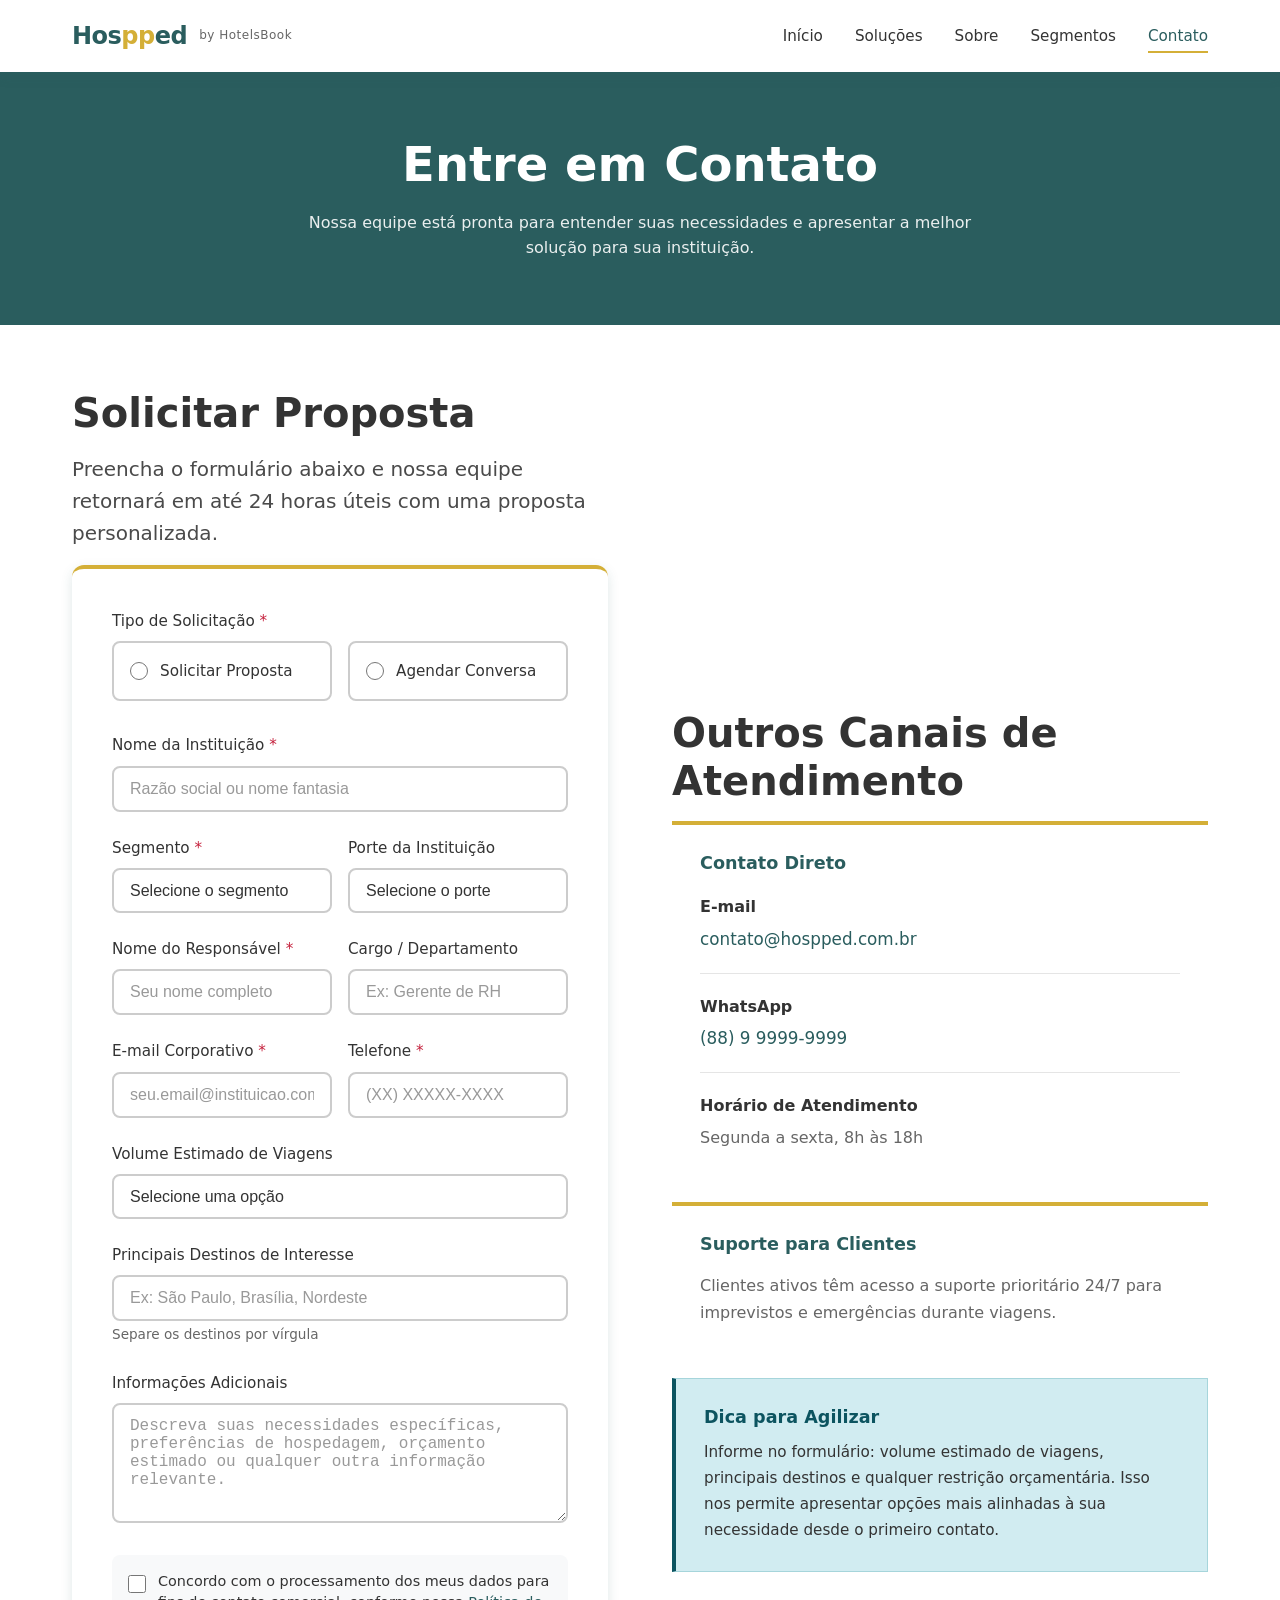
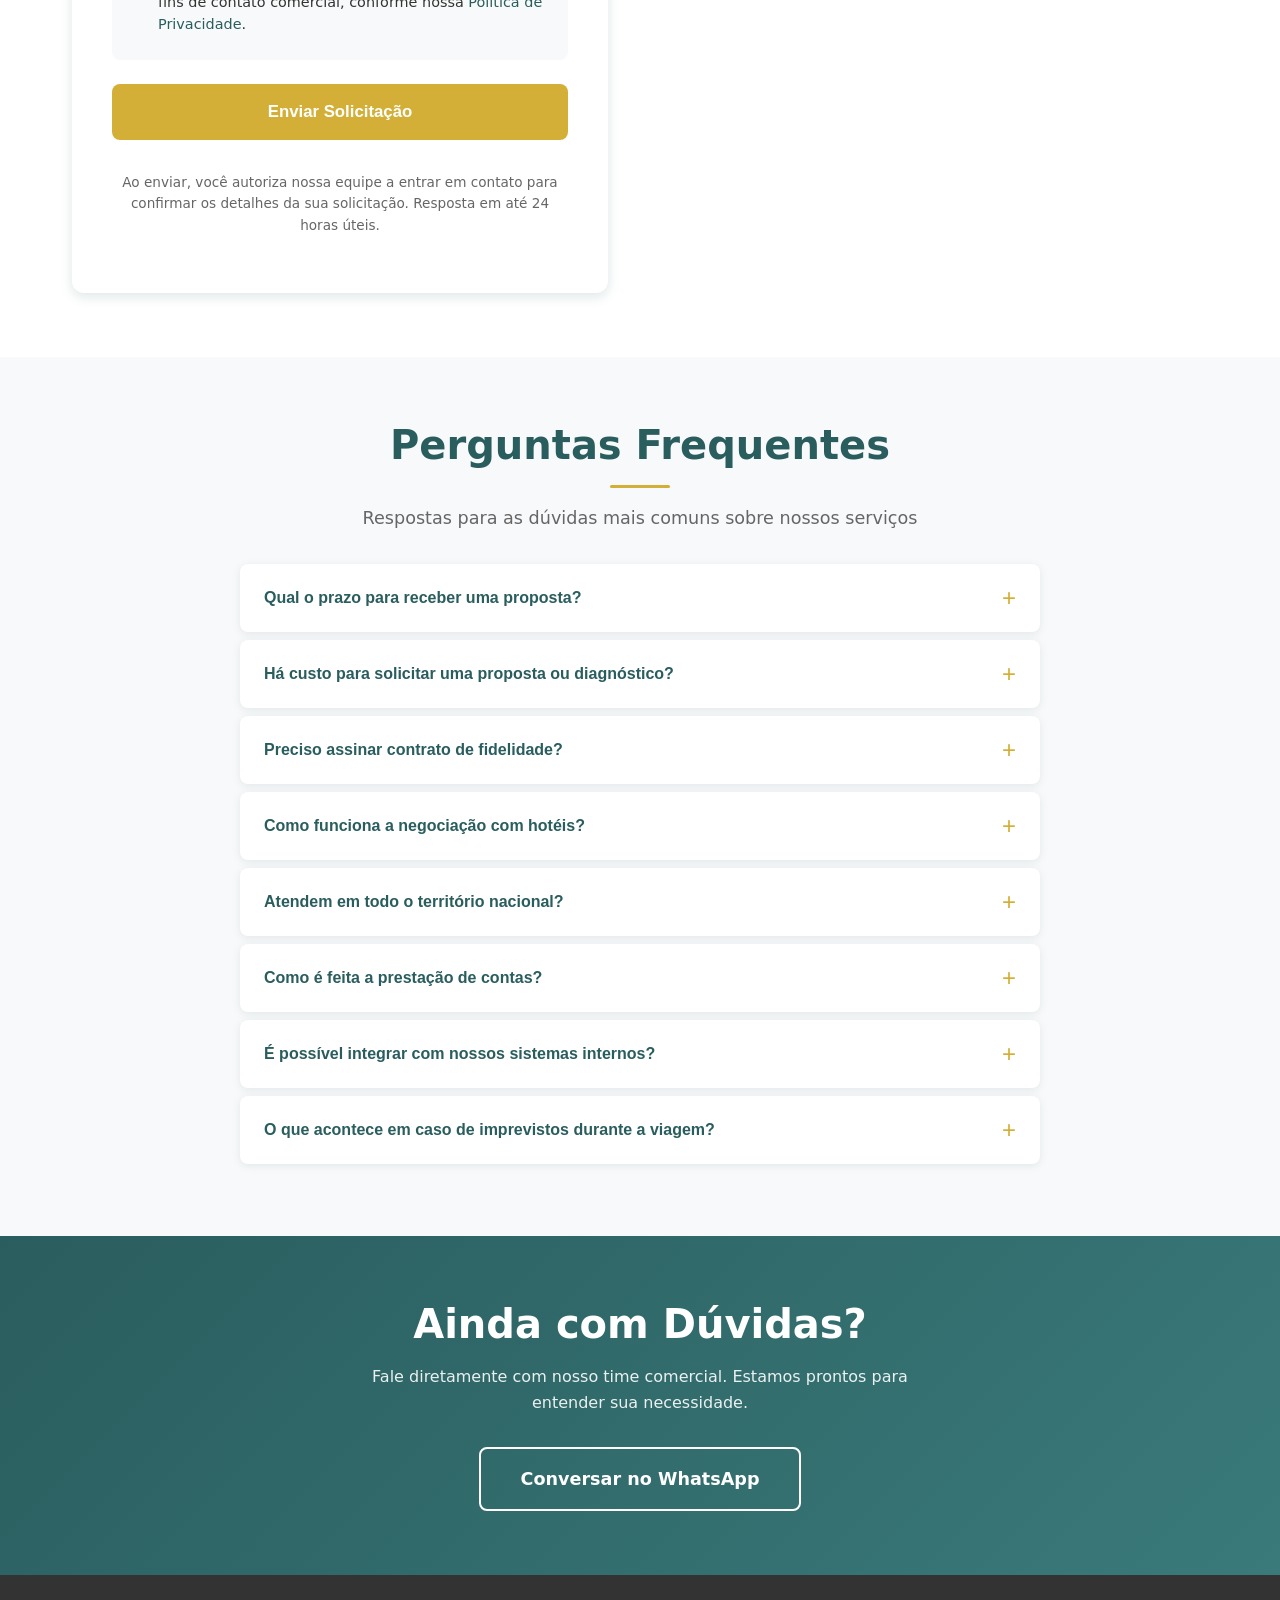
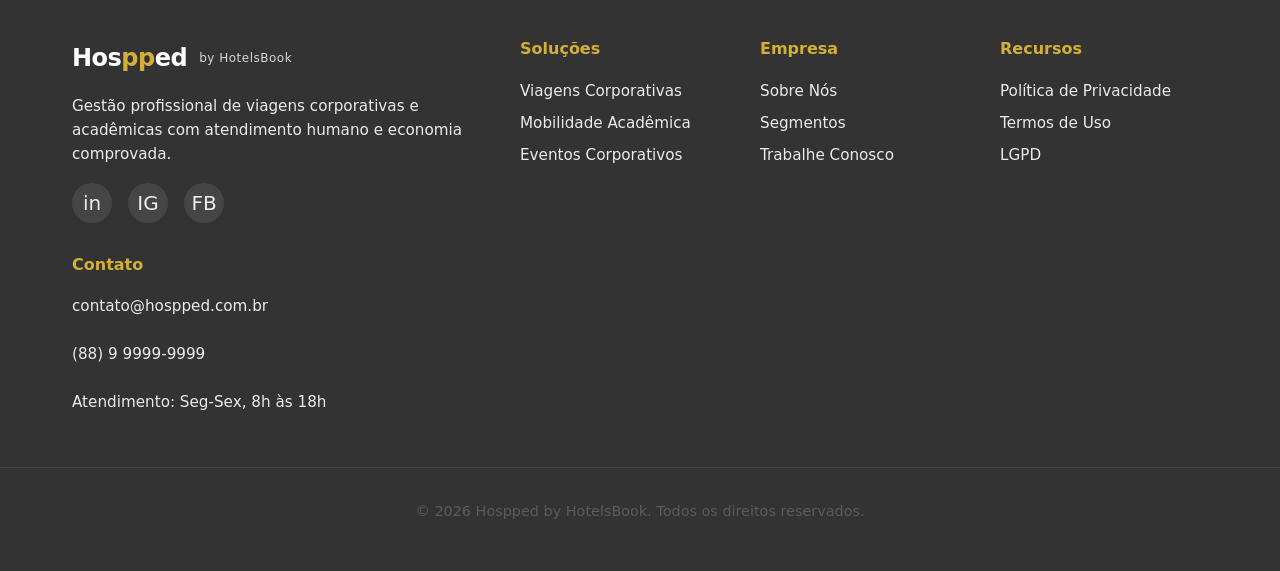
==== commit b7e70357: "Correções - VCon." ====
--- a/contato.html
+++ b/contato.html
@@ -3,7 +3,7 @@
 <head>
   <meta charset="UTF-8">
   <meta name="viewport" content="width=device-width, initial-scale=1.0">
-  <meta name="description" content="Entre em contato com a Hospped para gestão de viagens corporativas e acadêmicas.">
+  <meta name="description" content="Entre em contato com a Hospped para gestão de viagens corporativas e acadêmicas em todo o Brasil.">
   <title>Contato | Hospped</title>
   <link rel="stylesheet" href="assets/css/style.css">
   <link rel="canonical" href="https://hotelsbook.github.io/hospped/contato.html">
@@ -26,9 +26,6 @@
           <li><a href="contato.html" class="active">Contato</a></li>
         </ul>
       </nav>
-      <div class="user-actions">
-        <a href="#" class="btn-login" data-auth-trigger>Área do Cliente</a>
-      </div>
     </div>
   </header>
 
@@ -37,7 +34,7 @@
     <div class="container">
       <h1 style="color: white;">Entre em Contato</h1>
       <p style="color: rgba(255,255,255,0.9); max-width: 700px; margin: 0 auto;">
-        Nossa equipe está pronta para entender suas necessidades e apresentar a melhor solução.
+        Nossa equipe está pronta para entender suas necessidades e apresentar a melhor solução para sua instituição.
       </p>
     </div>
   </section>
@@ -48,20 +45,21 @@
       <div class="tech-content">
         <div>
           <h2>Solicitar Proposta</h2>
-          <p class="lead">Preencha o formulário e retornaremos em até 24 horas úteis.</p>
+          <p class="lead">Preencha o formulário abaixo e nossa equipe retornará em até 24 horas úteis com uma proposta personalizada.</p>
           
-          <form id="contactForm" class="card" style="padding: 2rem; box-shadow: var(--shadow); border-radius: var(--border-radius-lg);" novalidate>
+          <form id="contactForm" class="card" style="padding: 2.5rem; box-shadow: var(--shadow); border-radius: var(--border-radius-lg); border-top: 4px solid var(--gold-soft);" novalidate>
+            
             <!-- Tipo de Solicitação -->
             <div class="form-group">
               <label class="required">Tipo de Solicitação</label>
               <div style="display: grid; grid-template-columns: 1fr 1fr; gap: 1rem;">
-                <label style="display: flex; align-items: center; gap: 0.5rem; padding: 0.75rem 1rem; border: 2px solid var(--input-border); border-radius: var(--border-radius); cursor: pointer; transition: var(--transition);">
-                  <input type="radio" name="requestType" value="proposal" required style="accent-color: var(--jade-deep);">
-                  <span>Solicitar Proposta</span>
+                <label style="display: flex; align-items: center; gap: 0.75rem; padding: 1rem; border: 2px solid var(--input-border); border-radius: var(--border-radius); cursor: pointer; transition: var(--transition); background: var(--white);">
+                  <input type="radio" name="requestType" value="proposal" required style="accent-color: var(--jade-deep); width: 18px; height: 18px;">
+                  <span style="font-weight: 500;">Solicitar Proposta</span>
                 </label>
-                <label style="display: flex; align-items: center; gap: 0.5rem; padding: 0.75rem 1rem; border: 2px solid var(--input-border); border-radius: var(--border-radius); cursor: pointer; transition: var(--transition);">
-                  <input type="radio" name="requestType" value="demo" style="accent-color: var(--jade-deep);">
-                  <span>Agendar Demonstração</span>
+                <label style="display: flex; align-items: center; gap: 0.75rem; padding: 1rem; border: 2px solid var(--input-border); border-radius: var(--border-radius); cursor: pointer; transition: var(--transition); background: var(--white);">
+                  <input type="radio" name="requestType" value="demo" style="accent-color: var(--jade-deep); width: 18px; height: 18px;">
+                  <span style="font-weight: 500;">Agendar Conversa</span>
                 </label>
               </div>
             </div>
@@ -69,14 +67,14 @@
             <!-- Dados da Instituição -->
             <div class="form-group">
               <label for="companyName" class="required">Nome da Instituição</label>
-              <input type="text" id="companyName" name="companyName" class="form-control" placeholder="Razão social ou nome fantasia" required>
+              <input type="text" id="companyName" name="companyName" class="form-control" placeholder="Razão social ou nome fantasia" required autocomplete="organization">
             </div>
 
             <div class="form-row">
               <div class="form-group">
                 <label for="segment" class="required">Segmento</label>
                 <select id="segment" name="segment" class="form-control" required>
-                  <option value="">Selecione</option>
+                  <option value="">Selecione o segmento</option>
                   <option value="empresas">Empresa Privada</option>
                   <option value="educacao">Instituição de Ensino</option>
                   <option value="publico">Órgão Público</option>
@@ -87,11 +85,11 @@
               <div class="form-group">
                 <label for="companySize">Porte da Instituição</label>
                 <select id="companySize" name="companySize" class="form-control">
-                  <option value="">Selecione</option>
-                  <option value="micro">Microempresa (até 9 colaboradores)</option>
-                  <option value="pequena">Pequena (10-49 colaboradores)</option>
-                  <option value="media">Média (50-249 colaboradores)</option>
-                  <option value="grande">Grande (250+ colaboradores)</option>
+                  <option value="">Selecione o porte</option>
+                  <option value="micro">Até 9 colaboradores</option>
+                  <option value="pequena">10 a 49 colaboradores</option>
+                  <option value="media">50 a 249 colaboradores</option>
+                  <option value="grande">250+ colaboradores</option>
                 </select>
               </div>
             </div>
@@ -100,22 +98,22 @@
             <div class="form-row">
               <div class="form-group">
                 <label for="contactName" class="required">Nome do Responsável</label>
-                <input type="text" id="contactName" name="contactName" class="form-control" placeholder="Seu nome completo" required>
+                <input type="text" id="contactName" name="contactName" class="form-control" placeholder="Seu nome completo" required autocomplete="name">
               </div>
               <div class="form-group">
                 <label for="contactPosition">Cargo / Departamento</label>
-                <input type="text" id="contactPosition" name="contactPosition" class="form-control" placeholder="Ex: Gerente de RH">
+                <input type="text" id="contactPosition" name="contactPosition" class="form-control" placeholder="Ex: Gerente de RH" autocomplete="organization-title">
               </div>
             </div>
 
             <div class="form-row">
               <div class="form-group">
                 <label for="contactEmail" class="required">E-mail Corporativo</label>
-                <input type="email" id="contactEmail" name="contactEmail" class="form-control" placeholder="seu.email@instituicao.com.br" required>
+                <input type="email" id="contactEmail" name="contactEmail" class="form-control" placeholder="seu.email@instituicao.com.br" required autocomplete="email">
               </div>
               <div class="form-group">
                 <label for="contactPhone" class="required">Telefone</label>
-                <input type="tel" id="contactPhone" name="contactPhone" class="form-control" placeholder="(XX) XXXXX-XXXX" required>
+                <input type="tel" id="contactPhone" name="contactPhone" class="form-control" placeholder="(XX) XXXXX-XXXX" required autocomplete="tel">
               </div>
             </div>
 
@@ -123,37 +121,37 @@
             <div class="form-group">
               <label for="travelVolume">Volume Estimado de Viagens</label>
               <select id="travelVolume" name="travelVolume" class="form-control">
-                <option value="">Selecione</option>
-                <option value="baixo">Até 10 viagens/mês</option>
-                <option value="medio">11-50 viagens/mês</option>
-                <option value="alto">51-200 viagens/mês</option>
-                <option value="muito-alto">200+ viagens/mês</option>
+                <option value="">Selecione uma opção</option>
+                <option value="baixo">Até 10 viagens por mês</option>
+                <option value="medio">11 a 50 viagens por mês</option>
+                <option value="alto">51 a 200 viagens por mês</option>
+                <option value="muito-alto">Mais de 200 viagens por mês</option>
               </select>
             </div>
 
             <div class="form-group">
               <label for="destinations">Principais Destinos de Interesse</label>
               <input type="text" id="destinations" name="destinations" class="form-control" placeholder="Ex: São Paulo, Brasília, Nordeste">
-              <span class="form-note">Separe por vírgulas</span>
+              <span class="form-note">Separe os destinos por vírgula</span>
             </div>
 
             <div class="form-group">
               <label for="additionalInfo">Informações Adicionais</label>
-              <textarea id="additionalInfo" name="additionalInfo" class="form-control" rows="4" placeholder="Descreva suas necessidades específicas, preferências, orçamento estimado, etc."></textarea>
+              <textarea id="additionalInfo" name="additionalInfo" class="form-control" rows="4" placeholder="Descreva suas necessidades específicas, preferências de hospedagem, orçamento estimado ou qualquer outra informação relevante."></textarea>
             </div>
 
             <!-- LGPD -->
-            <div class="form-group">
-              <label style="display: flex; align-items: flex-start; gap: 0.5rem; font-weight: normal; font-size: 0.9rem;">
-                <input type="checkbox" name="lgpd" required style="margin-top: 0.25rem; accent-color: var(--jade-deep);">
-                <span>Concordo com o processamento dos meus dados para fins de contato comercial, conforme nossa <a href="#" style="color: var(--jade-deep);">Política de Privacidade</a>.</span>
+            <div class="form-group" style="background: var(--gray-bg); padding: 1rem; border-radius: var(--border-radius);">
+              <label style="display: flex; align-items: flex-start; gap: 0.75rem; font-weight: normal; font-size: 0.9rem; line-height: 1.5;">
+                <input type="checkbox" name="lgpd" required style="margin-top: 0.25rem; accent-color: var(--jade-deep); width: 18px; height: 18px; flex-shrink: 0;">
+                <span>Concordo com o processamento dos meus dados para fins de contato comercial, conforme nossa <a href="#" style="color: var(--jade-deep); text-decoration: none; font-weight: 500;">Política de Privacidade</a>.</span>
               </label>
             </div>
 
-            <button type="submit" class="btn btn-large btn-primary" style="width: 100%;">Enviar Solicitação</button>
-            
-            <p class="form-note text-center mt-1">
-              Ao enviar, você autoriza nossa equipe a entrar em contato para confirmar os detalhes da sua solicitação.
+            <button type="submit" class="btn btn-large btn-primary" style="width: 100%; padding: 1.125rem 2.5rem; font-size: 1.05rem;">Enviar Solicitação</button>
+            
+            <p class="form-note text-center mt-2" style="color: var(--gray-medium);">
+              Ao enviar, você autoriza nossa equipe a entrar em contato para confirmar os detalhes da sua solicitação. Resposta em até 24 horas úteis.
             </p>
           </form>
         </div>
@@ -162,37 +160,38 @@
         <div>
           <h2>Outros Canais de Atendimento</h2>
           
-          <div class="card" style="padding: 1.5rem; margin-bottom: 1.5rem;">
-            <h4 style="color: var(--jade-deep); margin-bottom: 1rem;">Contato Direto</h4>
-            
-            <div style="margin-bottom: 1rem;">
-              <strong style="color: var(--charcoal); display: block; margin-bottom: 0.25rem;">&#128231; E-mail</strong>
-              <a href="mailto:contato@hospped.com.br">contato@hospped.com.br</a>
-            </div>
-            
-            <div style="margin-bottom: 1rem;">
-              <strong style="color: var(--charcoal); display: block; margin-bottom: 0.25rem;">&#128222; WhatsApp</strong>
-              <a href="https://wa.me/5588999999999">(88) 9 9999-9999</a>
+          <div class="card" style="padding: 1.75rem; margin-bottom: 1.5rem; border-top: 4px solid var(--gold-soft);">
+            <h4 style="color: var(--jade-deep); margin-bottom: 1.25rem; font-size: 1.1rem;">Contato Direto</h4>
+            
+            <div style="margin-bottom: 1.25rem; padding-bottom: 1.25rem; border-bottom: 1px solid var(--gray-lighter);">
+              <strong style="color: var(--charcoal); display: block; margin-bottom: 0.375rem; font-weight: 600;">E-mail</strong>
+              <a href="mailto:contato@hospped.com.br" style="font-size: 1.05rem;">contato@hospped.com.br</a>
+            </div>
+            
+            <div style="margin-bottom: 1.25rem; padding-bottom: 1.25rem; border-bottom: 1px solid var(--gray-lighter);">
+              <strong style="color: var(--charcoal); display: block; margin-bottom: 0.375rem; font-weight: 600;">WhatsApp</strong>
+              <a href="https://wa.me/5588999999999" style="font-size: 1.05rem;">(88) 9 9999-9999</a>
             </div>
             
             <div>
-              <strong style="color: var(--charcoal); display: block; margin-bottom: 0.25rem;">&#128205; Endereço</strong>
-              <span>Juazeiro do Norte - Ceará, Brasil</span>
-            </div>
-          </div>
-
-          <div class="card" style="padding: 1.5rem;">
-            <h4 style="color: var(--jade-deep); margin-bottom: 1rem;">Horário de Atendimento</h4>
-            <p style="margin: 0; color: var(--gray-medium);">
-              <strong>Segunda a Sexta:</strong> 8h às 18h<br>
-              <strong>Suporte Emergencial:</strong> 24/7 para clientes ativos
+              <strong style="color: var(--charcoal); display: block; margin-bottom: 0.375rem; font-weight: 600;">Horário de Atendimento</strong>
+              <span style="color: var(--gray-medium);">Segunda a sexta, 8h às 18h</span>
+            </div>
+          </div>
+
+          <div class="card" style="padding: 1.75rem; border-top: 4px solid var(--gold-soft);">
+            <h4 style="color: var(--jade-deep); margin-bottom: 1rem; font-size: 1.1rem;">Suporte para Clientes</h4>
+            <p style="margin: 0; color: var(--gray-medium); line-height: 1.7;">
+              Clientes ativos têm acesso a suporte prioritário 24/7 para imprevistos e emergências durante viagens.
             </p>
           </div>
 
-          <div class="card" style="padding: 1.5rem; background: var(--info-light); border: 1px solid #A6D5DB; margin-top: 1.5rem;">
-            <h4 style="color: var(--info); margin-bottom: 0.5rem;">&#9888; Dica para Agilizar</h4>
-            <p style="margin: 0; font-size: 0.95rem; color: var(--charcoal);">
-              Informe no formulário: volume estimado de viagens, principais destinos e qualquer restrição orçamentária. Isso nos permite apresentar opções mais alinhadas à sua necessidade.
+          <div class="card" style="padding: 1.75rem; background: var(--info-light); border: 1px solid #A6D5DB; border-left: 4px solid var(--info); margin-top: 1.5rem;">
+            <h4 style="color: var(--info); margin-bottom: 0.75rem; font-size: 1.1rem; display: flex; align-items: center; gap: 0.5rem;">
+              <span style="font-weight: 700;">Dica para Agilizar</span>
+            </h4>
+            <p style="margin: 0; font-size: 0.95rem; color: var(--charcoal); line-height: 1.7;">
+              Informe no formulário: volume estimado de viagens, principais destinos e qualquer restrição orçamentária. Isso nos permite apresentar opções mais alinhadas à sua necessidade desde o primeiro contato.
             </p>
           </div>
         </div>
@@ -200,51 +199,175 @@
     </div>
   </section>
 
-  <!-- FAQ -->
+  <!-- FAQ Estratégico -->
   <section style="background: var(--gray-bg);">
     <div class="container">
       <h2 class="section-title">Perguntas Frequentes</h2>
-      
-      <div style="max-width: 800px; margin: 0 auto;">
-        <details style="background: var(--white); border-radius: var(--border-radius); padding: 1rem; margin-bottom: 0.5rem; box-shadow: var(--shadow-sm);">
-          <summary style="font-weight: 600; color: var(--jade-deep); cursor: pointer; padding: 0.5rem 0;">Quanto tempo leva para receber uma proposta?</summary>
-          <p style="margin: 1rem 0 0; color: var(--gray-medium);">Nossa equipe analisa sua solicitação e retorna em até 24 horas úteis com uma proposta preliminar personalizada.</p>
-        </details>
-
-        <details style="background: var(--white); border-radius: var(--border-radius); padding: 1rem; margin-bottom: 0.5rem; box-shadow: var(--shadow-sm);">
-          <summary style="font-weight: 600; color: var(--jade-deep); cursor: pointer; padding: 0.5rem 0;">Há custo para solicitar uma proposta?</summary>
-          <p style="margin: 1rem 0 0; color: var(--gray-medium);">Não. O diagnóstico inicial e a elaboração da proposta são gratuitos e sem compromisso.</p>
-        </details>
-
-        <details style="background: var(--white); border-radius: var(--border-radius); padding: 1rem; margin-bottom: 0.5rem; box-shadow: var(--shadow-sm);">
-          <summary style="font-weight: 600; color: var(--jade-deep); cursor: pointer; padding: 0.5rem 0;">Preciso assinar contrato de fidelidade?</summary>
-          <p style="margin: 1rem 0 0; color: var(--gray-medium);">Não. Trabalhamos sem fidelidade. Você mantém a liberdade de ajustar ou encerrar o serviço quando desejar.</p>
-        </details>
-
-        <details style="background: var(--white); border-radius: var(--border-radius); padding: 1rem; margin-bottom: 0.5rem; box-shadow: var(--shadow-sm);">
-          <summary style="font-weight: 600; color: var(--jade-deep); cursor: pointer; padding: 0.5rem 0;">Atendem fora do Ceará?</summary>
-          <p style="margin: 1rem 0 0; color: var(--gray-medium);">Sim. Temos parcerias em todo o território nacional e atendemos instituições de qualquer região do Brasil.</p>
-        </details>
+      <p class="section-subtitle">Respostas para as dúvidas mais comuns sobre nossos serviços</p>
+      
+      <div class="faq-container">
+        
+        <div class="faq-item">
+          <button class="faq-question" type="button">Qual o prazo para receber uma proposta?</button>
+          <div class="faq-answer">
+            <div class="faq-answer-inner">
+              Nossa equipe analisa sua solicitação e retorna em até 24 horas úteis com uma proposta preliminar personalizada. Para demandas urgentes, entre em contato diretamente via WhatsApp para priorização.
+            </div>
+          </div>
+        </div>
+
+        <div class="faq-item">
+          <button class="faq-question" type="button">Há custo para solicitar uma proposta ou diagnóstico?</button>
+          <div class="faq-answer">
+            <div class="faq-answer-inner">
+              Não. O diagnóstico inicial, a elaboração da proposta e a primeira consulta são totalmente gratuitos e sem compromisso. Nosso objetivo é demonstrar valor antes de qualquer comprometimento.
+            </div>
+          </div>
+        </div>
+
+        <div class="faq-item">
+          <button class="faq-question" type="button">Preciso assinar contrato de fidelidade?</button>
+          <div class="faq-answer">
+            <div class="faq-answer-inner">
+              Não trabalhamos com contratos de fidelidade. Acreditamos que a continuidade da parceria deve ser conquistada diariamente pela qualidade do nosso serviço. Você mantém total liberdade para ajustar ou encerrar quando desejar.
+            </div>
+          </div>
+        </div>
+
+        <div class="faq-item">
+          <button class="faq-question" type="button">Como funciona a negociação com hotéis?</button>
+          <div class="faq-answer">
+            <div class="faq-answer-inner">
+              Utilizamos nossa rede de parcerias e volume de demanda para negociar tarifas corporativas diretas com hotéis e fornecedores. Essa abordagem nos permite oferecer condições mais vantajosas do que as disponíveis em plataformas públicas.
+            </div>
+          </div>
+        </div>
+
+        <div class="faq-item">
+          <button class="faq-question" type="button">Atendem em todo o território nacional?</button>
+          <div class="faq-answer">
+            <div class="faq-answer-inner">
+              Sim. Possuímos parcerias estratégicas em todas as regiões do Brasil, desde grandes centros urbanos até cidades do interior. Nossa capacidade de atendimento é nacional, com foco em entender as particularidades de cada destino.
+            </div>
+          </div>
+        </div>
+
+        <div class="faq-item">
+          <button class="faq-question" type="button">Como é feita a prestação de contas?</button>
+          <div class="faq-answer">
+            <div class="faq-answer-inner">
+              Fornecemos relatórios detalhados e personalizáveis por centro de custo, departamento ou projeto. Para instituições públicas, nossos relatórios seguem os padrões exigidos para auditoria e prestação de contas junto a órgãos de controle.
+            </div>
+          </div>
+        </div>
+
+        <div class="faq-item">
+          <button class="faq-question" type="button">É possível integrar com nossos sistemas internos?</button>
+          <div class="faq-answer">
+            <div class="faq-answer-inner">
+              Sim. Oferecemos integração com sistemas de gestão (ERP), folha de pagamento e ferramentas de controle de despesas. Nossa equipe técnica avalia sua infraestrutura atual e propõe a melhor abordagem de integração.
+            </div>
+          </div>
+        </div>
+
+        <div class="faq-item">
+          <button class="faq-question" type="button">O que acontece em caso de imprevistos durante a viagem?</button>
+          <div class="faq-answer">
+            <div class="faq-answer-inner">
+              Clientes ativos têm acesso a suporte 24/7 para emergências. Nossa equipe está preparada para resolver imprevistos como cancelamentos, alterações de rota ou necessidades de última hora, minimizando impactos na sua operação.
+            </div>
+          </div>
+        </div>
+
       </div>
     </div>
   </section>
 
-  <!-- CTA -->
+  <!-- CTA Final -->
   <section class="cta-section">
     <div class="container text-center">
-      <h2>Ainda com Dúvidas?</h2>
-      <p>Fale diretamente com nosso time comercial via WhatsApp.</p>
-      <a href="https://wa.me/5588999999999" class="btn btn-large btn-outline-light">&#128172; Conversar no WhatsApp</a>
+      <h2 style="color: white;">Ainda com Dúvidas?</h2>
+      <p style="color: rgba(255,255,255,0.9); max-width: 600px; margin: 0 auto 2rem;">
+        Fale diretamente com nosso time comercial. Estamos prontos para entender sua necessidade.
+      </p>
+      <a href="https://wa.me/5588999999999" class="btn btn-large btn-outline-light">Conversar no WhatsApp</a>
     </div>
   </section>
 
   <!-- Footer -->
   <footer>
+    <div class="footer-content">
+      <div class="footer-brand">
+        <a href="index.html" class="logo">
+          <span class="logo-text">Hos<span class="pp-highlight">pp</span>ed</span>
+          <span class="logo-tagline">by HotelsBook</span>
+        </a>
+        <p>Gestão profissional de viagens corporativas e acadêmicas com atendimento humano e economia comprovada.</p>
+        <div class="footer-social">
+          <a href="#" aria-label="LinkedIn">in</a>
+          <a href="#" aria-label="Instagram">IG</a>
+          <a href="#" aria-label="Facebook">FB</a>
+        </div>
+      </div>
+      
+      <div class="footer-links">
+        <h4>Soluções</h4>
+        <a href="servicos.html#corporativo">Viagens Corporativas</a>
+        <a href="servicos.html#academico">Mobilidade Acadêmica</a>
+        <a href="servicos.html#eventos">Eventos Corporativos</a>
+      </div>
+      
+      <div class="footer-links">
+        <h4>Empresa</h4>
+        <a href="sobre.html">Sobre Nós</a>
+        <a href="segmentos.html">Segmentos</a>
+        <a href="contato.html">Trabalhe Conosco</a>
+      </div>
+      
+      <div class="footer-links">
+        <h4>Recursos</h4>
+        <a href="#">Política de Privacidade</a>
+        <a href="#">Termos de Uso</a>
+        <a href="#">LGPD</a>
+      </div>
+      
+      <div class="footer-contact">
+        <h4>Contato</h4>
+        <p>contato@hospped.com.br</p>
+        <p>(88) 9 9999-9999</p>
+        <p>Atendimento: Seg-Sex, 8h às 18h</p>
+      </div>
+    </div>
+    
     <div class="footer-bottom">
       <p>&copy; 2026 Hospped by HotelsBook. Todos os direitos reservados.</p>
     </div>
   </footer>
 
   <script src="assets/js/main.js"></script>
+  
+  <script>
+    // FAQ Accordion functionality
+    document.addEventListener('DOMContentLoaded', function() {
+      const faqQuestions = document.querySelectorAll('.faq-question');
+      
+      faqQuestions.forEach(function(button) {
+        button.addEventListener('click', function() {
+          const faqItem = this.closest('.faq-item');
+          const isActive = faqItem.classList.contains('active');
+          
+          // Close all
+          document.querySelectorAll('.faq-item').forEach(function(item) {
+            item.classList.remove('active');
+          });
+          
+          // Toggle current
+          if (!isActive) {
+            faqItem.classList.add('active');
+          }
+        });
+      });
+    });
+  </script>
 </body>
 </html>
--- a/assets/css/style.css
+++ b/assets/css/style.css
@@ -1,11 +1,10 @@
 /* ========================================
    HOSPPED - Estilo Jade Imperial
-   Versão Enterprise - Inspirado em BCD Travel/Tour House
+   Versão Enterprise - Profissional, sem emojis
    ======================================== */
 
 /* ===== VARIÁVEIS ===== */
 :root {
-  /* Cores da marca */
   --jade-deep: #2A5D5E;
   --jade-light: #3A7A7B;
   --jade-lighter: #4A9A9B;
@@ -21,7 +20,6 @@
   --gray-bg: #F8F9FA;
   --white: #FFFFFF;
   
-  /* Cores de estado */
   --error: #C41E3A;
   --error-light: #F8D7DA;
   --success: #2E7D32;
@@ -31,7 +29,6 @@
   --info: #0C5460;
   --info-light: #D1ECF1;
   
-  /* Efeitos */
   --shadow-sm: 0 2px 8px rgba(42, 93, 94, 0.1);
   --shadow: 0 4px 12px rgba(42, 93, 94, 0.15);
   --shadow-md: 0 8px 25px rgba(42, 93, 94, 0.2);
@@ -44,12 +41,10 @@
   --input-border: #CCCCCC;
   --input-focus: rgba(42, 93, 94, 0.1);
   
-  /* Tipografia */
   --font-family: 'Segoe UI', system-ui, -apple-system, 'Helvetica Neue', sans-serif;
   --font-size-base: 16px;
   --line-height-base: 1.6;
   
-  /* Layout */
   --container-max: 1200px;
   --container-wide: 1400px;
   --header-height: 72px;
@@ -261,45 +256,6 @@
 nav a:hover::after,
 nav a.active::after {
   width: 100%;
-}
-
-.user-actions {
-  display: flex;
-  align-items: center;
-  gap: 1rem;
-}
-
-.btn-login {
-  background: transparent;
-  color: var(--jade-deep);
-  border: 2px solid var(--jade-deep);
-  padding: 0.5rem 1.5rem;
-  border-radius: var(--border-radius);
-  text-decoration: none;
-  font-weight: 600;
-  transition: var(--transition);
-  font-size: 0.9rem;
-}
-
-.btn-login:hover {
-  background: var(--jade-deep);
-  color: var(--white);
-}
-
-.btn-user {
-  background: var(--gold-soft);
-  color: var(--white);
-  border: none;
-  padding: 0.5rem 1.5rem;
-  border-radius: var(--border-radius);
-  font-weight: 600;
-  cursor: pointer;
-  transition: var(--transition);
-  font-size: 0.9rem;
-}
-
-.btn-user:hover {
-  background: var(--gold-hover);
 }
 
 .mobile-menu-btn {
@@ -453,97 +409,6 @@
   box-shadow: none;
 }
 
-/* ===== SEARCH BOX ===== */
-.search-box-container {
-  position: relative;
-  z-index: 10;
-  width: 100%;
-  max-width: 1100px;
-  margin: -3rem auto 0;
-  padding: 0 2rem;
-}
-
-.hero-search .search-box-container {
-  margin-top: -4rem;
-}
-
-.search-box {
-  background: var(--white);
-  border-radius: var(--border-radius-lg);
-  padding: 1.5rem;
-  display: grid;
-  grid-template-columns: repeat(auto-fit, minmax(160px, 1fr));
-  gap: 1rem;
-  align-items: end;
-  box-shadow: var(--shadow-lg);
-}
-
-.search-field {
-  display: flex;
-  flex-direction: column;
-  gap: 0.25rem;
-}
-
-.search-field label {
-  display: flex;
-  align-items: center;
-  gap: 0.375rem;
-  font-size: 0.75rem;
-  font-weight: 600;
-  color: var(--jade-deep);
-  text-transform: uppercase;
-  letter-spacing: 0.5px;
-}
-
-.search-label-icon {
-  font-size: 0.875rem;
-}
-
-.search-input {
-  padding: 0.875rem 1rem;
-  border: 2px solid var(--gray-lighter);
-  border-radius: var(--border-radius);
-  font-size: 1rem;
-  transition: var(--transition);
-  background: var(--white);
-  color: var(--charcoal);
-  width: 100%;
-}
-
-.search-input:focus {
-  outline: none;
-  border-color: var(--jade-deep);
-  box-shadow: 0 0 0 3px var(--input-focus);
-}
-
-.search-input::placeholder {
-  color: var(--gray-light);
-}
-
-.search-button {
-  background: var(--gold-soft);
-  color: var(--white);
-  border: none;
-  border-radius: var(--border-radius);
-  padding: 0.875rem 2rem;
-  font-size: 1rem;
-  font-weight: 600;
-  cursor: pointer;
-  transition: var(--transition);
-  display: flex;
-  align-items: center;
-  justify-content: center;
-  gap: 0.5rem;
-  height: fit-content;
-  white-space: nowrap;
-}
-
-.search-button:hover {
-  background: var(--gold-hover);
-  transform: translateY(-2px);
-  box-shadow: 0 6px 20px rgba(212, 175, 55, 0.4);
-}
-
 /* ===== STATS SECTION ===== */
 .stats-section {
   background: var(--white);
@@ -605,6 +470,11 @@
   font-size: 2.5rem;
   margin-bottom: 1rem;
   color: var(--jade-deep);
+  width: 60px;
+  height: 60px;
+  display: flex;
+  align-items: center;
+  justify-content: center;
 }
 
 .service-card h3 {
@@ -661,6 +531,12 @@
   font-size: 2.5rem;
   margin-bottom: 1rem;
   color: var(--gold-soft);
+  width: 60px;
+  height: 60px;
+  display: flex;
+  align-items: center;
+  justify-content: center;
+  margin: 0 auto 1rem;
 }
 
 .differential-card h3 {
@@ -794,11 +670,14 @@
 }
 
 .tech-features li::before {
-  content: '✓';
+  content: '';
   position: absolute;
   left: 0;
-  color: var(--gold-soft);
-  font-weight: bold;
+  top: 0.85rem;
+  width: 8px;
+  height: 8px;
+  background: var(--gold-soft);
+  border-radius: 2px;
 }
 
 .tech-image {
@@ -831,6 +710,7 @@
   border-radius: var(--border-radius-lg);
   padding: 2rem;
   box-shadow: var(--shadow-sm);
+  border-left: 4px solid var(--gold-soft);
 }
 
 .testimonial-text {
@@ -983,11 +863,19 @@
   font-size: 1.25rem;
   opacity: 0.9;
   transition: var(--transition-fast);
+  width: 40px;
+  height: 40px;
+  display: flex;
+  align-items: center;
+  justify-content: center;
+  border-radius: 50%;
+  background: rgba(255,255,255,0.1);
 }
 
 .footer-social a:hover {
   opacity: 1;
-  color: var(--gold-soft);
+  color: var(--white);
+  background: var(--gold-soft);
 }
 
 .footer-links h4,
@@ -998,8 +886,7 @@
   font-weight: 600;
 }
 
-.footer-links a,
-.footer-contact p {
+.footer-links a {
   display: block;
   color: rgba(255,255,255,0.9);
   padding: 0.25rem 0;
@@ -1013,9 +900,9 @@
 }
 
 .footer-contact p {
-  display: flex;
-  align-items: center;
-  gap: 0.5rem;
+  color: rgba(255,255,255,0.9);
+  padding: 0.25rem 0;
+  font-size: 0.95rem;
 }
 
 .footer-bottom {
@@ -1024,6 +911,153 @@
   border-top: 1px solid rgba(255,255,255,0.1);
   font-size: 0.9rem;
   opacity: 0.8;
+}
+
+/* ===== FORMULÁRIOS ===== */
+.form-group {
+  margin-bottom: 1.5rem;
+}
+
+.form-group label {
+  display: block;
+  margin-bottom: 0.5rem;
+  font-weight: 500;
+  color: var(--charcoal);
+  font-size: 0.95rem;
+}
+
+.form-group label.required::after {
+  content: ' *';
+  color: var(--error);
+}
+
+.form-control {
+  width: 100%;
+  padding: 0.75rem 1rem;
+  border: 2px solid var(--input-border);
+  border-radius: var(--border-radius);
+  font-size: 1rem;
+  transition: var(--transition);
+  background: var(--white);
+  color: var(--charcoal);
+}
+
+.form-control:focus {
+  outline: none;
+  border-color: var(--jade-deep);
+  box-shadow: 0 0 0 3px var(--input-focus);
+}
+
+.form-control::placeholder {
+  color: var(--gray-light);
+}
+
+.form-control.error {
+  border-color: var(--error);
+}
+
+.form-control.error:focus {
+  box-shadow: 0 0 0 3px rgba(196, 30, 58, 0.1);
+}
+
+select.form-control {
+  appearance: none;
+  background-image: url("image/svg+xml,%3Csvg xmlns='http://www.w3.org/2000/svg' width='12' height='12' viewBox='0 0 12 12'%3E%3Cpath fill='%23666' d='M6 8L1 3h10z'/%3E%3C/svg%3E");
+  background-repeat: no-repeat;
+  background-position: right 1rem center;
+  padding-right: 2.5rem;
+}
+
+.form-row {
+  display: grid;
+  grid-template-columns: repeat(auto-fit, minmax(200px, 1fr));
+  gap: 1rem;
+}
+
+.form-note {
+  font-size: 0.85rem;
+  color: var(--gray-medium);
+  margin-top: 0.25rem;
+}
+
+.form-error {
+  color: var(--error);
+  font-size: 0.85rem;
+  margin-top: 0.25rem;
+  display: none;
+}
+
+.form-error.visible {
+  display: block;
+}
+
+textarea.form-control {
+  min-height: 120px;
+  resize: vertical;
+}
+
+/* ===== FAQ ACCORDION ===== */
+.faq-container {
+  max-width: 800px;
+  margin: 0 auto;
+}
+
+.faq-item {
+  background: var(--white);
+  border-radius: var(--border-radius);
+  margin-bottom: 0.5rem;
+  box-shadow: var(--shadow-sm);
+  overflow: hidden;
+}
+
+.faq-question {
+  width: 100%;
+  background: none;
+  border: none;
+  padding: 1.25rem 1.5rem;
+  text-align: left;
+  font-weight: 600;
+  color: var(--jade-deep);
+  cursor: pointer;
+  display: flex;
+  justify-content: space-between;
+  align-items: center;
+  gap: 1rem;
+  font-size: 1rem;
+  transition: var(--transition-fast);
+}
+
+.faq-question:hover {
+  background: var(--gray-bg);
+}
+
+.faq-question::after {
+  content: '+';
+  font-size: 1.5rem;
+  font-weight: 300;
+  color: var(--gold-soft);
+  transition: var(--transition);
+  flex-shrink: 0;
+}
+
+.faq-item.active .faq-question::after {
+  content: '-';
+}
+
+.faq-answer {
+  max-height: 0;
+  overflow: hidden;
+  transition: max-height 0.3s ease-out;
+}
+
+.faq-answer-inner {
+  padding: 0 1.5rem 1.25rem;
+  color: var(--gray-medium);
+  line-height: 1.7;
+}
+
+.faq-item.active .faq-answer {
+  max-height: 500px;
 }
 
 /* ===== UTILITÁRIOS ===== */
@@ -1127,20 +1161,6 @@
     align-items: center;
   }
   
-  .search-box-container {
-    margin-top: -2rem;
-    padding: 0 1rem;
-  }
-  
-  .search-box {
-    grid-template-columns: 1fr;
-    padding: 1.25rem;
-  }
-  
-  .search-button {
-    width: 100%;
-  }
-  
   .stats-grid {
     grid-template-columns: repeat(2, 1fr);
   }
@@ -1151,10 +1171,6 @@
   }
   
   .footer-social {
-    justify-content: center;
-  }
-  
-  .footer-contact p {
     justify-content: center;
   }
   
